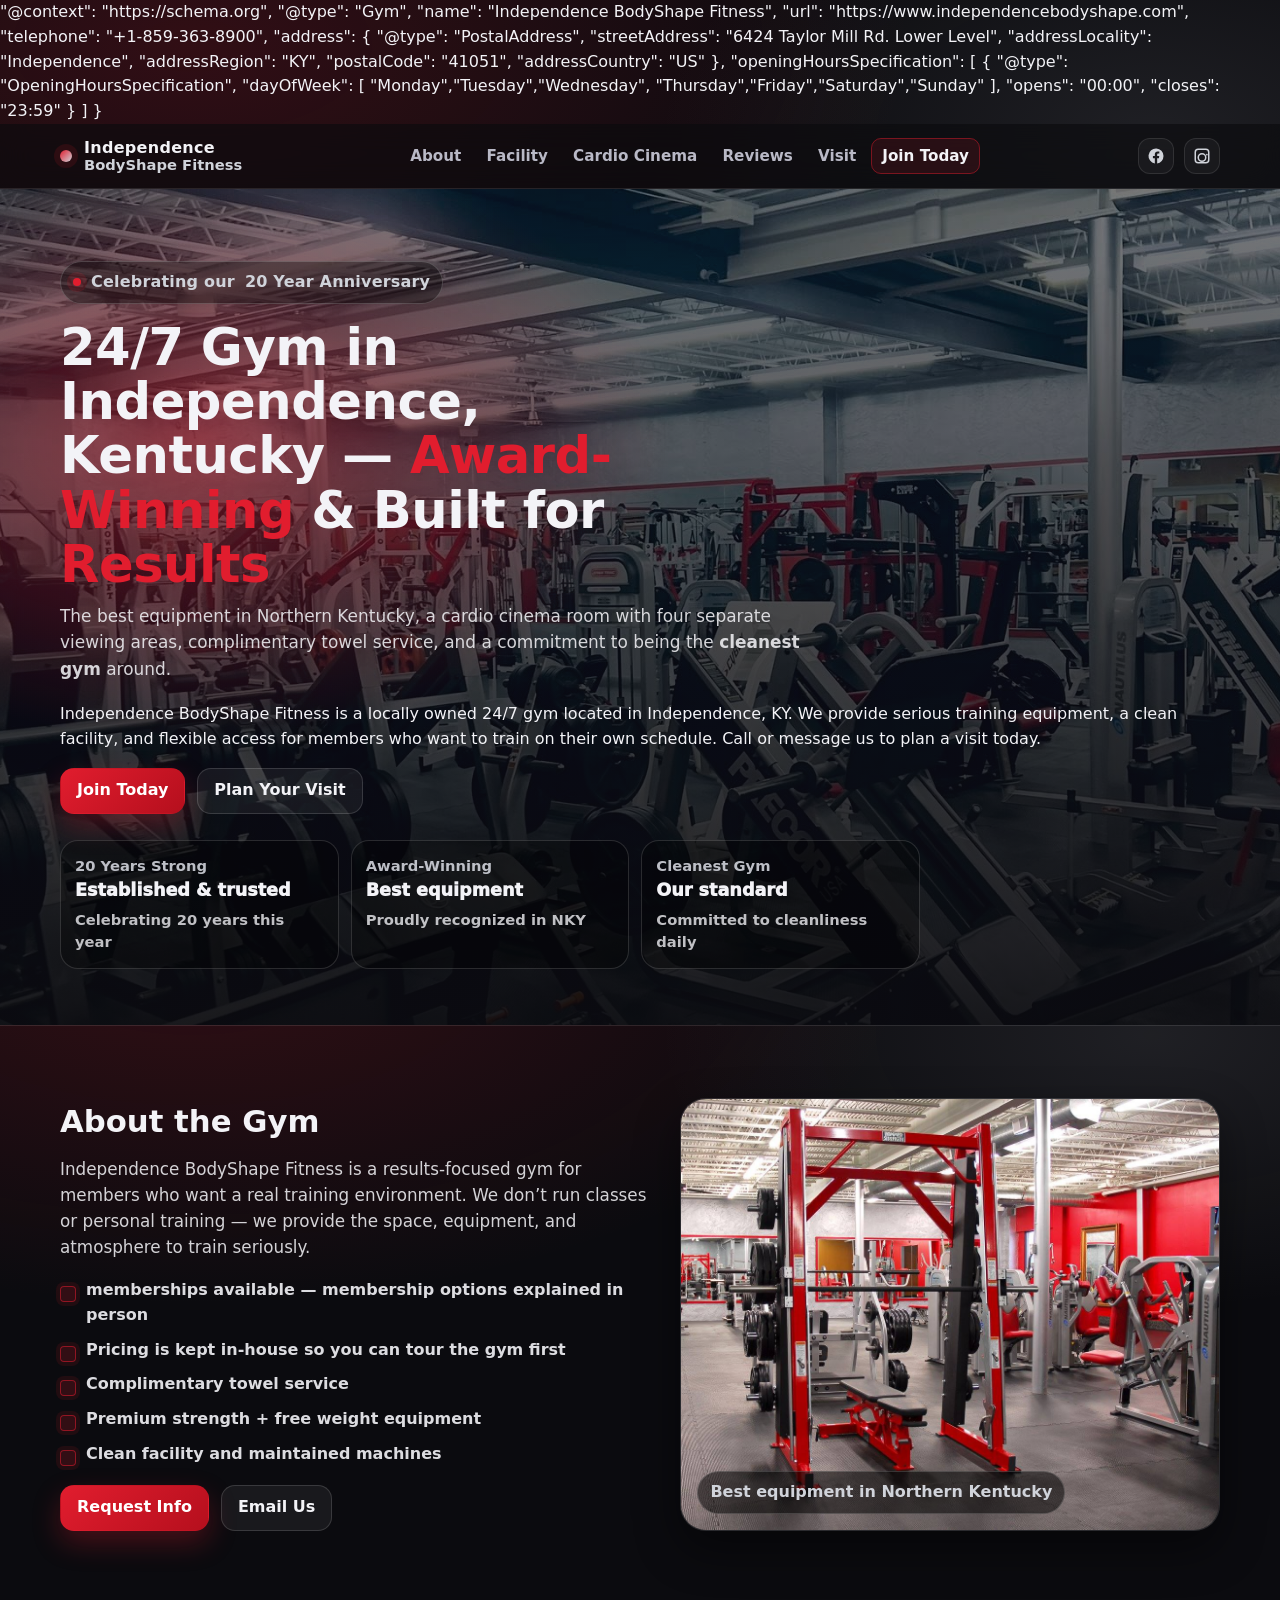
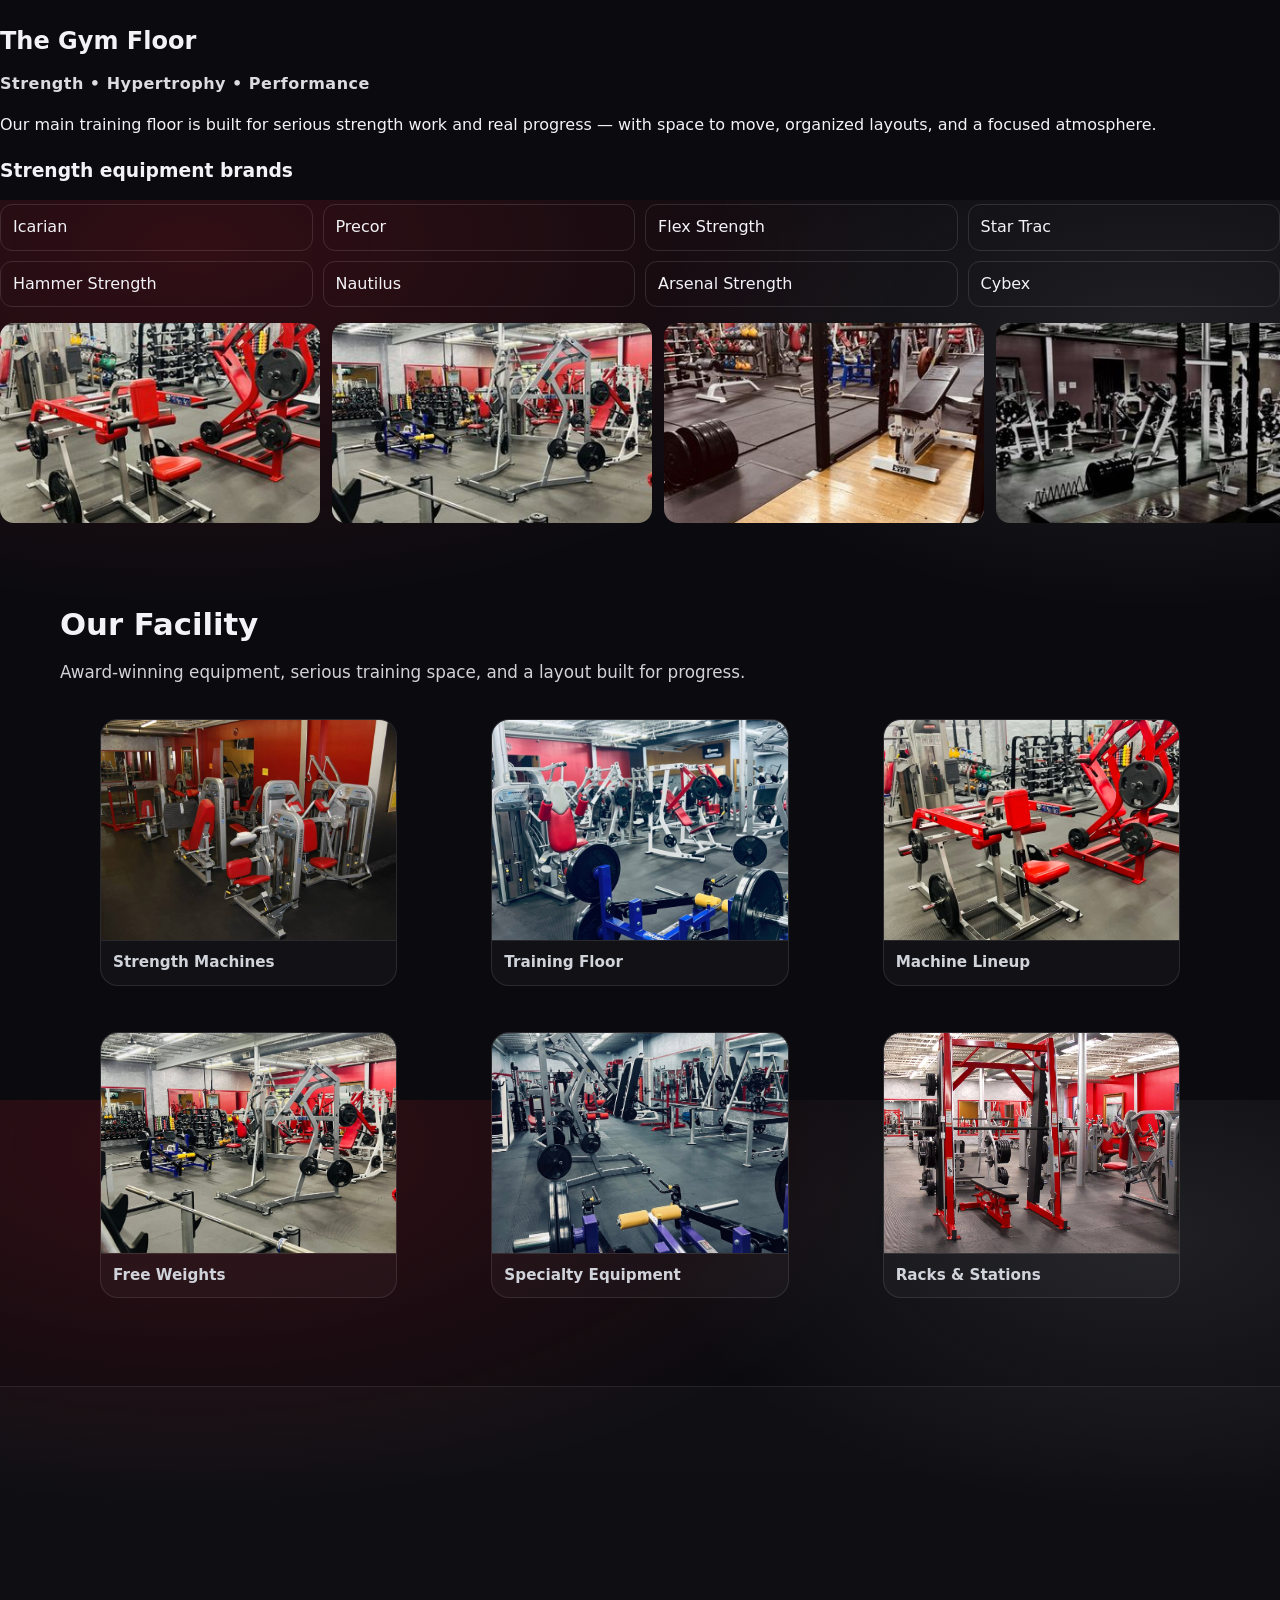
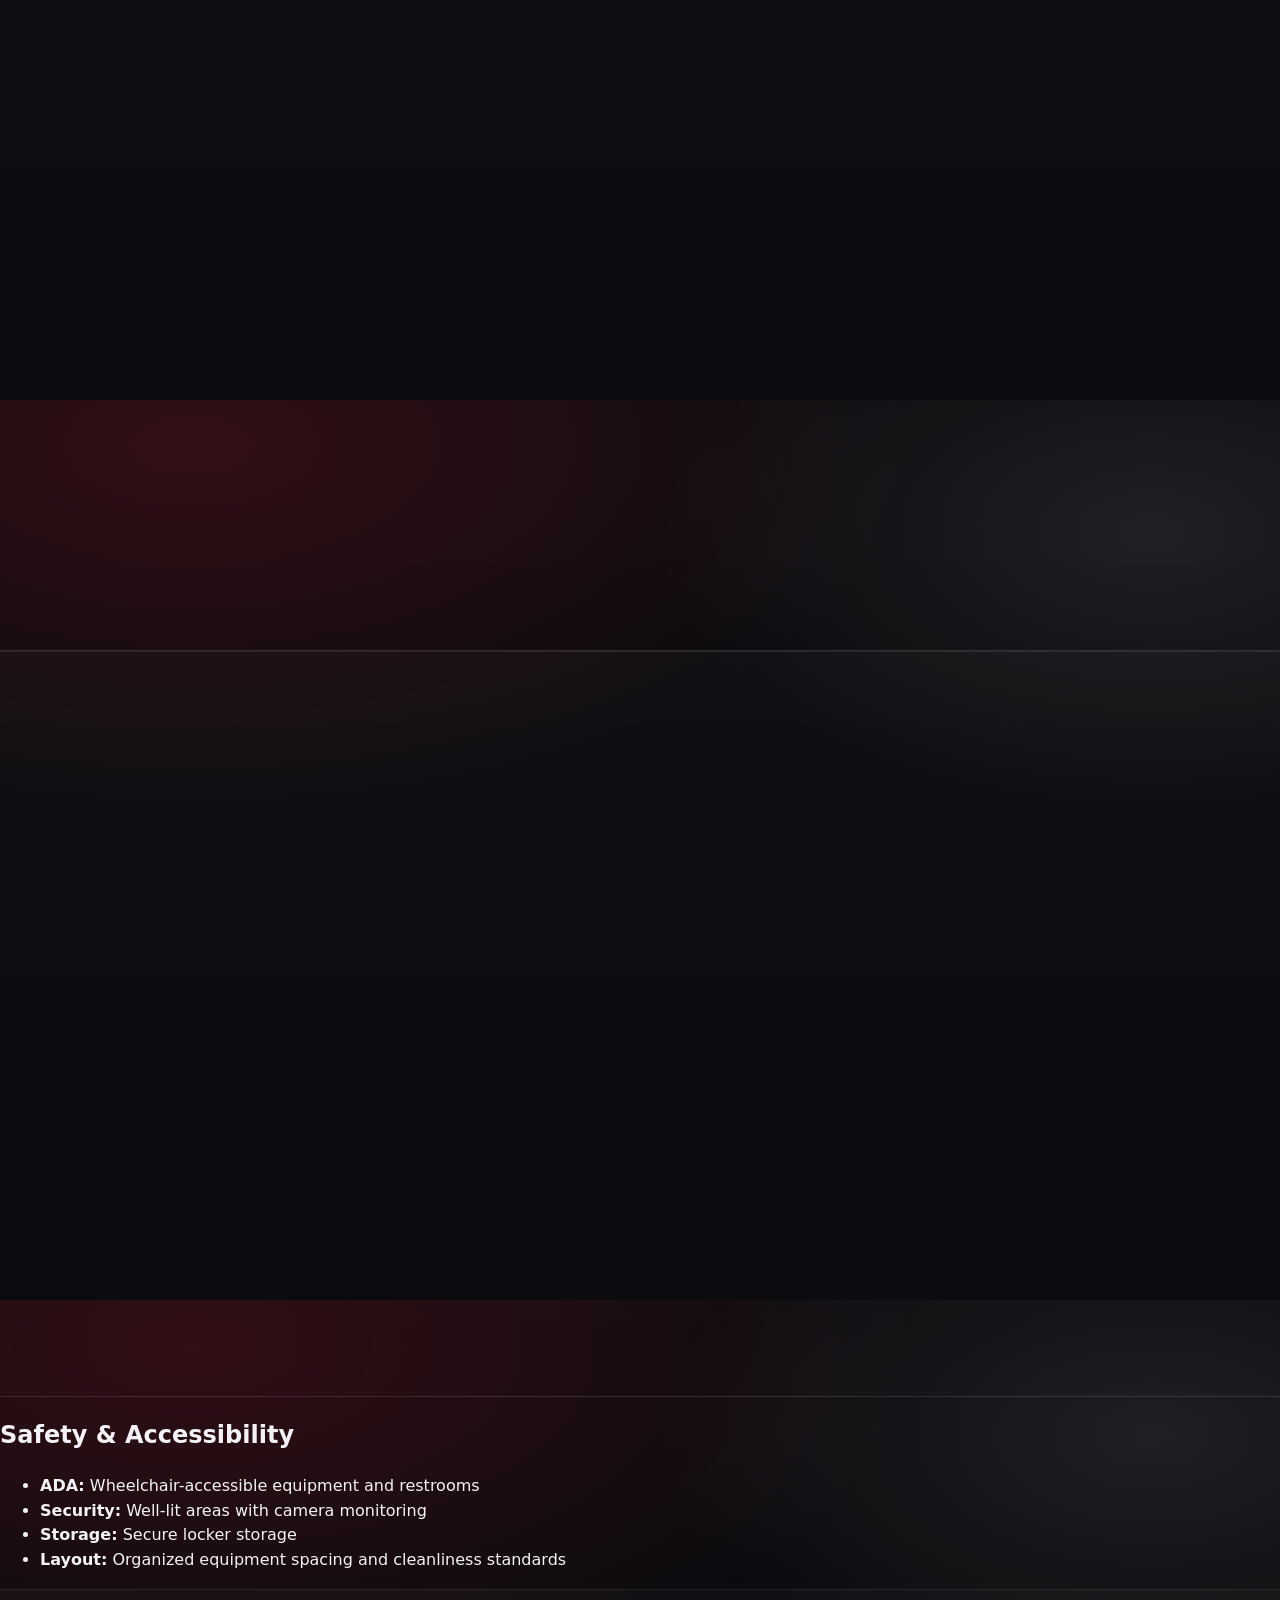
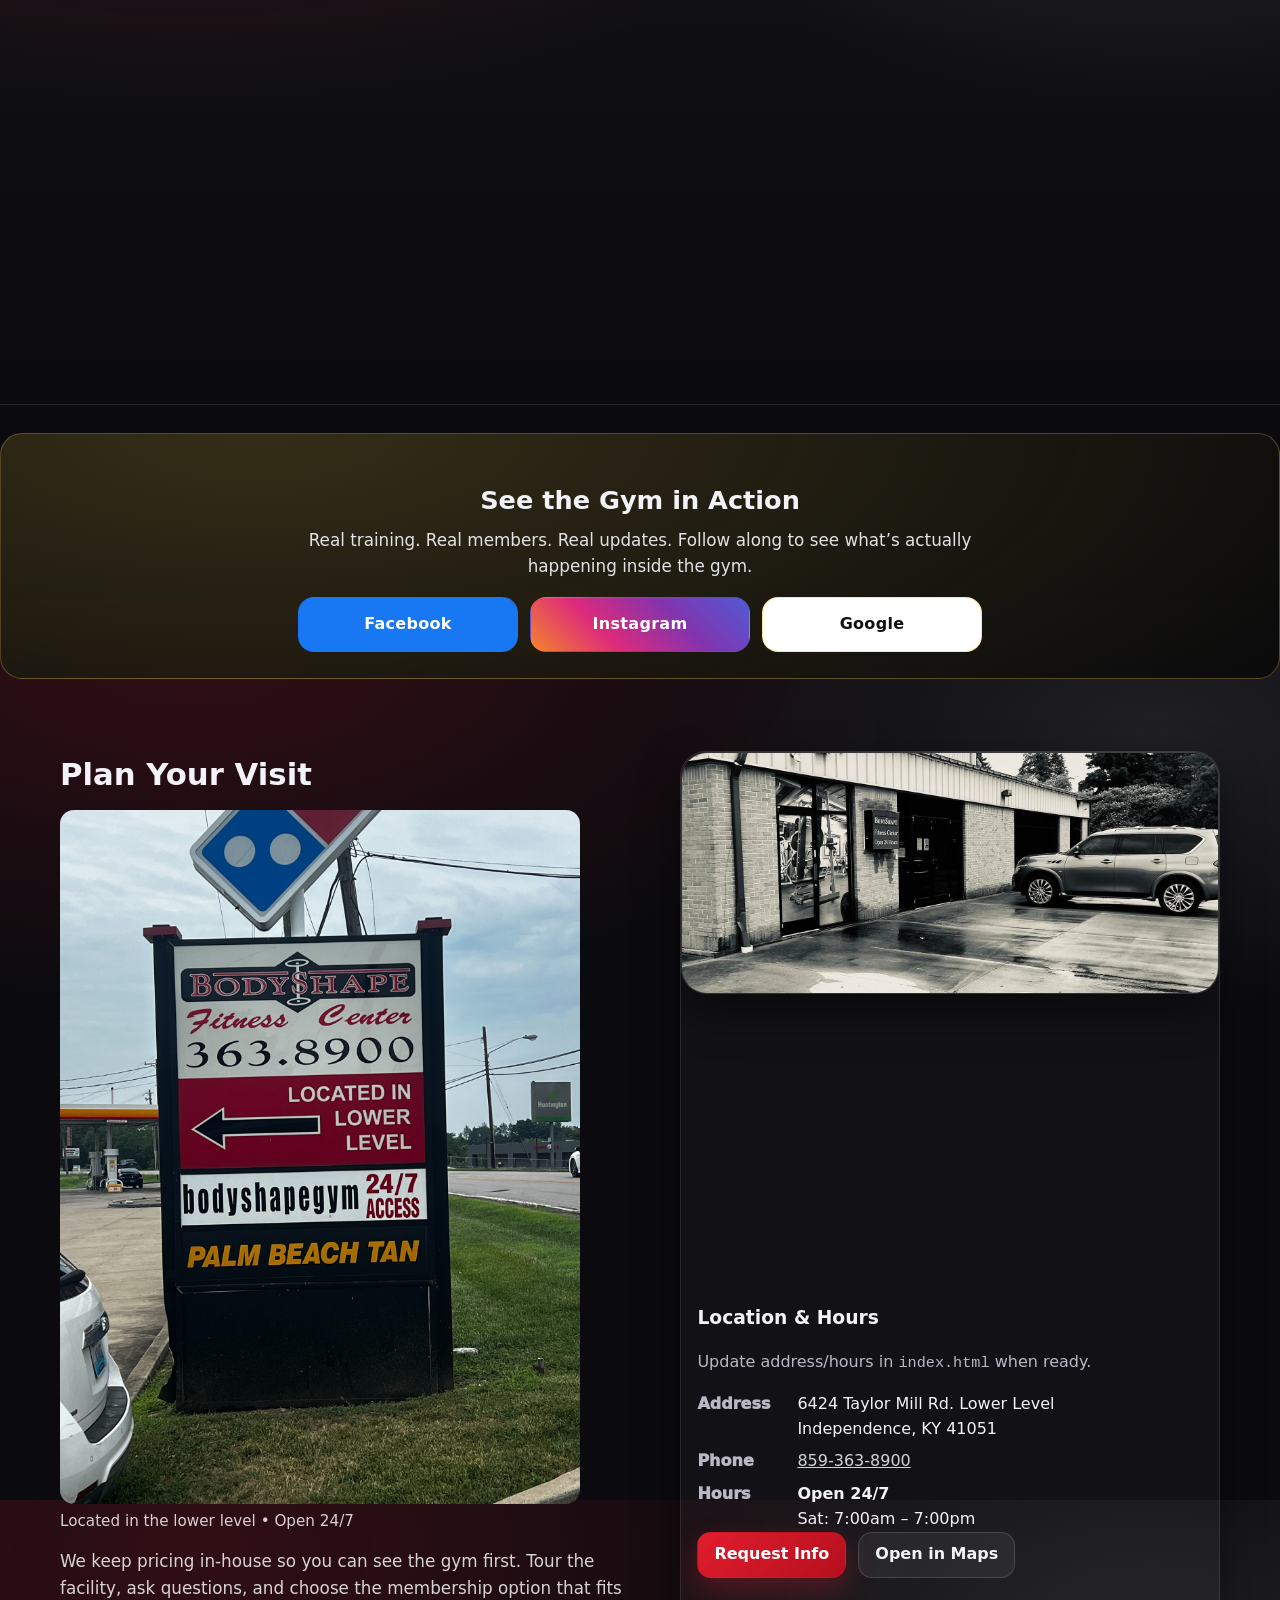
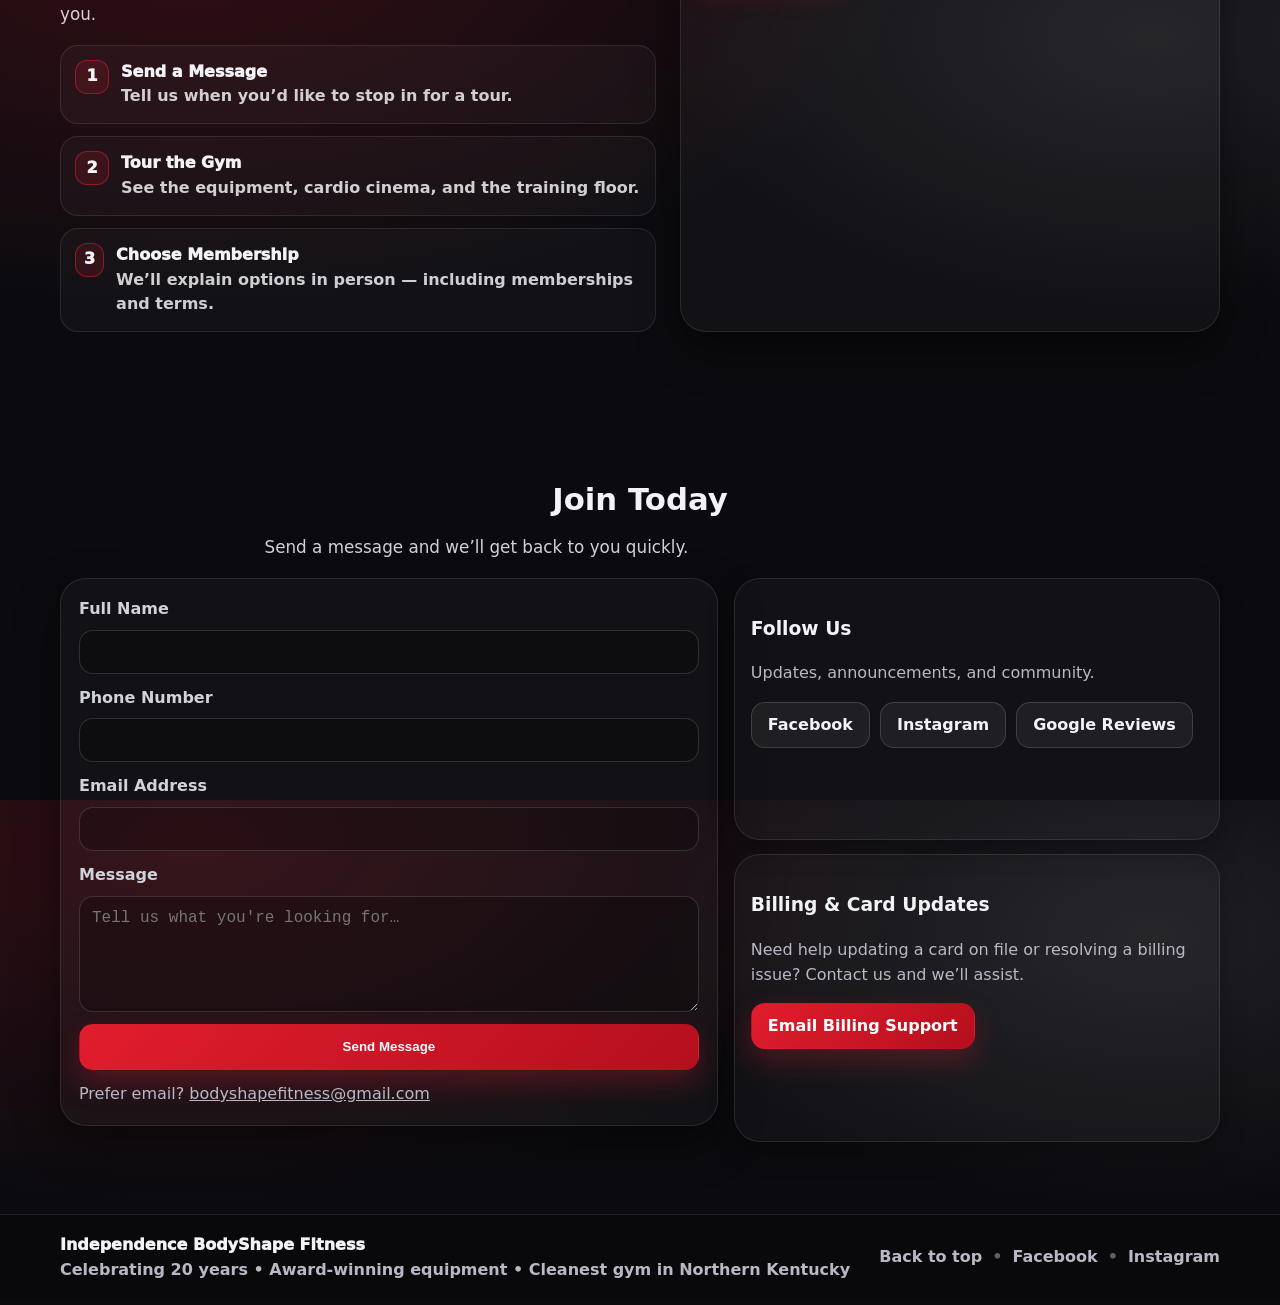
==== index.html @ 6b288e8d "Fix HTML script tag formatting" ====
<!-- force rebuild -->
<html lang="en">
<head>
  <meta charset="utf-8" />
  <meta name="viewport" content="width=device-width,initial-scale=1" />
  <title>24/7 Gym in Independence, KY | Independence BodyShape Fitness</title>
  <meta name="description" content="Looking for a 24/7 gym in Independence, KY? Independence BodyShape Fitness offers award-winning equipment, a cardio cinema, and a clean, serious training environment. Call or message us today." />
  <meta name="theme-color" content="#0b0b0f" />

  <!-- Open Graph -->
  <meta property="og:title" content="Independence BodyShape Fitness" />
  <meta property="og:description" content="Celebrating 20 years. The cleanest gym in Northern Kentucky with award-winning equipment and cardio cinema." />
  <meta property="og:type" content="website" />
  <meta property="og:image" content="assets/img/516245078_1306336264832117_2368290094586174251_n.jpg" />
<link rel="stylesheet" href="assets/css/styles_scrollfix.css?v=3?v=5" />

<script type="application/ld+json">
{
  "@context": "https://schema.org",
  "@type": "Gym",
  "name": "Independence BodyShape Fitness",
  "url": "https://www.independencebodyshape.com",
  "telephone": "+1-859-363-8900",
  "address": {
    "@type": "PostalAddress",
    "streetAddress": "6424 Taylor Mill Rd. Lower Level",
    "addressLocality": "Independence",
    "addressRegion": "KY",
    "postalCode": "41051",
    "addressCountry": "US"
  },
  "openingHoursSpecification": [
    {
      "@type": "OpeningHoursSpecification",
      "dayOfWeek": [
        "Monday","Tuesday","Wednesday",
        "Thursday","Friday","Saturday","Sunday"
      ],
      "opens": "00:00",
      "closes": "23:59"
    }
  ]
}
</script>
 

  "@context": "https://schema.org",
  "@type": "Gym",
  "name": "Independence BodyShape Fitness",
  "url": "https://www.independencebodyshape.com",
  "telephone": "+1-859-363-8900",
  "address": {
    "@type": "PostalAddress",
    "streetAddress": "6424 Taylor Mill Rd. Lower Level",
    "addressLocality": "Independence",
    "addressRegion": "KY",
    "postalCode": "41051",
    "addressCountry": "US"
  },
  "openingHoursSpecification": [
    {
      "@type": "OpeningHoursSpecification",
      "dayOfWeek": [
        "Monday","Tuesday","Wednesday",
        "Thursday","Friday","Saturday","Sunday"
      ],
      "opens": "00:00",
      "closes": "23:59"
    }
  ]
}
</script>
</head>

<body>
<div class="menu-overlay" id="menu-overlay" hidden></div>
  <a class="skip" href="#main">Skip to content</a>

  <header class="header" id="top">
    <div class="container header__inner">
      <a class="brand" href="#top" aria-label="Independence BodyShape Fitness home">
        <span class="brand__mark" aria-hidden="true"></span>
        <span class="brand__text">
          <span class="brand__name">Independence</span>
          <span class="brand__sub">BodyShape Fitness</span>
        </span>
      </a>

      <button class="menu-toggle" id="menu-toggle" aria-controls="site-nav" aria-expanded="false">
  <span class="sr-only">Menu</span>
  <span aria-hidden="true" class="menu-icon"></span>
</button>
<nav class="nav" aria-label="Primary" id="site-nav">
<button class="view-toggle" id="view-toggle" type="button" aria-pressed="false">
  View Full Site
</button>

        <a href="#about" class="nav__link">About</a>
        <a href="#facility" class="nav__link">Facility</a>
        <a href="#cinema" class="nav__link">Cardio Cinema</a>
        <a href="#testimonials" class="nav__link">Reviews</a>
        <a href="#visit" class="nav__link">Visit</a>
        <a href="#contact" class="nav__link nav__cta">Join Today</a>
      </nav>

      <div class="social">
        <a class="social__icon" href="https://www.facebook.com/independence.bodyshape/" target="_blank" rel="noopener noreferrer" aria-label="Facebook">
          <svg viewBox="0 0 24 24" aria-hidden="true"><path d="M22 12a10 10 0 1 0-11.56 9.88v-6.99H7.9V12h2.54V9.8c0-2.5 1.5-3.88 3.77-3.88 1.09 0 2.23.2 2.23.2v2.46h-1.26c-1.24 0-1.63.77-1.63 1.56V12h2.77l-.44 2.89h-2.33v6.99A10 10 0 0 0 22 12Z"/></svg>
        </a>
        <a class="social__icon" href="https://www.instagram.com/explore/locations/1031110538/independence-bodyshape/" target="_blank" rel="noopener noreferrer" aria-label="Instagram">
          <svg viewBox="0 0 24 24" aria-hidden="true"><path d="M7 2h10a5 5 0 0 1 5 5v10a5 5 0 0 1-5 5H7a5 5 0 0 1-5-5V7a5 5 0 0 1 5-5Zm10 2H7a3 3 0 0 0-3 3v10a3 3 0 0 0 3 3h10a3 3 0 0 0 3-3V7a3 3 0 0 0-3-3Zm-5 4a6 6 0 1 1 0 12 6 6 0 0 1 0-12Zm0 2a4 4 0 1 0 0 8 4 4 0 0 0 0-8Zm6.5-.9a1.1 1.1 0 1 1 0 2.2 1.1 1.1 0 0 1 0-2.2Z"/></svg>
        </a>
      </div>

      <button class="hamburger" id="hamburger" aria-label="Open menu" aria-controls="mobileMenu" aria-expanded="false">
        <span></span><span></span><span></span>
      </button>
    </div>

    <div class="mobileMenu" id="mobileMenu" hidden>
      <div class="mobileMenu__inner container">
        <a href="#about" class="mobileMenu__link">About</a>
        <a href="#facility" class="mobileMenu__link">Facility</a>
        <a href="#cinema" class="mobileMenu__link">Cardio Cinema</a>
        <a href="#testimonials" class="mobileMenu__link">Reviews</a>
        <a href="#visit" class="mobileMenu__link">Visit</a>
        <a href="#contact" class="mobileMenu__link mobileMenu__cta">Join Today</a>
        <div class="mobileMenu__social">
          <a href="https://www.facebook.com/independence.bodyshape/" target="_blank" rel="noopener noreferrer">Facebook</a>
          <a href="https://www.instagram.com/explore/locations/1031110538/independence-bodyshape/" target="_blank" rel="noopener noreferrer">Instagram</a>
        </div>
      </div>
    </div>
  </header>

  <main id="main">
    <section class="hero" aria-label="Hero">
      <div class="hero__bg" style="background-image:url('assets/img/516245078_1306336264832117_2368290094586174251_n.jpg')"></div>
      <div class="hero__overlay"></div>
      <div class="container hero__content">
        <div class="badge"><span class="badge__dot" aria-hidden="true"></span>Celebrating our <strong>20 Year Anniversary</strong></div>
          <h1 class="hero__title">
  24/7 Gym in Independence, Kentucky — <span class="accent">Award-Winning</span> & Built for <span class="accent">Results</span>
</h1>
        <p class="hero__subtitle">
          The best equipment in Northern Kentucky, a cardio cinema room with four separate viewing areas,
          complimentary towel service, and a commitment to being the <strong>cleanest gym</strong> around.
        </p>
        <p class="hero__local">
  Independence BodyShape Fitness is a locally owned 24/7 gym located in Independence, KY.
  We provide serious training equipment, a clean facility, and flexible access for members
  who want to train on their own schedule. Call or message us to plan a visit today.
</p>
        <div class="hero__actions">
          <a class="btn btn--primary" href="#contact">Join Today</a>
          <a class="btn btn--ghost" href="#visit">Plan Your Visit</a>
        </div>

        <div class="hero__trust">
          <div class="trustCard">
            <div class="trustCard__kicker">20 Years Strong</div>
            <div class="trustCard__value">Established & trusted</div>
            <div class="trustCard__sub">Celebrating 20 years this year</div>
          </div>
          <div class="trustCard">
            <div class="trustCard__kicker">Award-Winning</div>
            <div class="trustCard__value">Best equipment</div>
            <div class="trustCard__sub">Proudly recognized in NKY</div>
          </div>
          <div class="trustCard">
            <div class="trustCard__kicker">Cleanest Gym</div>
            <div class="trustCard__value">Our standard</div>
            <div class="trustCard__sub">Committed to cleanliness daily</div>
          </div>
        </div>
      </div>
    </section>

    <section class="section" id="about">
      <div class="container grid grid--2">
        <div class="reveal">
          <h2 class="section__title">About the Gym</h2>
          <p class="section__lead">
            Independence BodyShape Fitness is a results-focused gym for members who want a real training environment.
            We don’t run classes or personal training — we provide the space, equipment, and atmosphere to train seriously.
          </p>
          <ul class="checklist" id="nav-links">
            <li><strong>memberships available</strong> — membership options explained in person</li>
            <li>Pricing is kept in-house so you can <strong>tour the gym first</strong></li>
            <li><strong>Complimentary towel service</strong></li>
            <li>Premium strength + free weight equipment</li>
            <li>Clean facility and maintained machines</li>
          </ul>
          <div class="miniActions">
            <a class="btn btn--primary" href="#contact">Request Info</a>
            <a class="btn btn--ghost" href="mailto:bodyshapefitness@gmail.com?subject=Tour%20Request%20-%20Independence%20BodyShape%20Fitness">Email Us</a>
          </div>
        </div>

        <div class="cardPhoto reveal">
          <img src="assets/img/507567870_9710610115704887_1123059737665334370_n.jpg" alt="BodyShape gym equipment" loading="lazy" />
          <div class="cardPhoto__tag">Best equipment in Northern Kentucky</div>
        </div>
      </div>
    </section>

    

<section id="gym-floor">
  <h2>The Gym Floor</h2>
  <p class="tagline">Strength • Hypertrophy • Performance</p>
  <p>
    Our main training floor is built for serious strength work and real progress — with space to move,
    organized layouts, and a focused atmosphere.
  </p>
  <h3>Strength equipment brands</h3>
  <div class="brand-grid" aria-label="Strength equipment brands">
    <div>Icarian</div><div>Precor</div><div>Flex Strength</div><div>Star Trac</div>
    <div>Hammer Strength</div><div>Nautilus</div><div>Arsenal Strength</div><div>Cybex</div>
  </div>
  <div class="hscroll gym-hscroll" aria-label="Gym Floor photos (scroll)" style="display:flex;gap:12px;overflow-x:auto;-webkit-overflow-scrolling:touch;scroll-snap-type:x mandatory;padding:10px 2px 6px;">

    <div class="slide" style="flex:0 0 auto;width:min(320px,82vw);scroll-snap-align:start;border-radius:14px;overflow:hidden;"><img src="assets/img/gym-floor/gym-floor-1.jpg" alt="Gym Floor photo" loading="lazy" style="width:100%;height:200px;object-fit:cover;display:block;"></div>
    <div class="slide" style="flex:0 0 auto;width:min(320px,82vw);scroll-snap-align:start;border-radius:14px;overflow:hidden;"><img src="assets/img/gym-floor/gym-floor-2.jpg" alt="Gym Floor photo" loading="lazy" style="width:100%;height:200px;object-fit:cover;display:block;"></div>
    <div class="slide" style="flex:0 0 auto;width:min(320px,82vw);scroll-snap-align:start;border-radius:14px;overflow:hidden;"><img src="assets/img/gym-floor/gym-floor-3.jpg" alt="Gym Floor photo" loading="lazy" style="width:100%;height:200px;object-fit:cover;display:block;"></div>
    <div class="slide" style="flex:0 0 auto;width:min(320px,82vw);scroll-snap-align:start;border-radius:14px;overflow:hidden;"><img src="assets/img/gym-floor/gym-floor-4.jpg" alt="Gym Floor photo" loading="lazy" style="width:100%;height:200px;object-fit:cover;display:block;"></div>
    <div class="slide" style="flex:0 0 auto;width:min(320px,82vw);scroll-snap-align:start;border-radius:14px;overflow:hidden;"><img src="assets/img/gym-floor/gym-floor-5.jpg" alt="Gym Floor photo" loading="lazy" style="width:100%;height:200px;object-fit:cover;display:block;"></div>
    <div class="slide" style="flex:0 0 auto;width:min(320px,82vw);scroll-snap-align:start;border-radius:14px;overflow:hidden;"><img src="assets/img/gym-floor/gym-floor-6.jpg" alt="Gym Floor photo" loading="lazy" style="width:100%;height:200px;object-fit:cover;display:block;"></div>
    <div class="slide" style="flex:0 0 auto;width:min(320px,82vw);scroll-snap-align:start;border-radius:14px;overflow:hidden;"><img src="assets/img/gym-floor/gym-floor-7.jpg" alt="Gym Floor photo" loading="lazy" style="width:100%;height:200px;object-fit:cover;display:block;"></div>
    <div class="slide" style="flex:0 0 auto;width:min(320px,82vw);scroll-snap-align:start;border-radius:14px;overflow:hidden;"><img src="assets/img/gym-floor/gym-floor-8.jpg" alt="Gym Floor photo" loading="lazy" style="width:100%;height:200px;object-fit:cover;display:block;"></div>
    <div class="slide" style="flex:0 0 auto;width:min(320px,82vw);scroll-snap-align:start;border-radius:14px;overflow:hidden;"><img src="assets/img/gym-floor/gym-floor-9.jpg" alt="Gym Floor photo" loading="lazy" style="width:100%;height:200px;object-fit:cover;display:block;"></div>
  
</div>
</section>

<section class="section" id="facility">
      <div class="container">
        <div class="reveal">
          <h2 class="section__title">Our Facility</h2>
          <p class="section__lead">Award-winning equipment, serious training space, and a layout built for progress.</p>
        </div>

        <div class="gallery">
          <figure class="gallery__item reveal">
            <img src="assets/img/506435143_9710610015704897_4349471249003770773_n.jpg" alt="Strength machines area" loading="lazy" />
            <figcaption>Strength Machines</figcaption>
          </figure>
          <figure class="gallery__item reveal">
            <img src="assets/img/516865380_1306336354832108_3912420931968401456_n.jpg" alt="Wide gym floor" loading="lazy" />
            <figcaption>Training Floor</figcaption>
          </figure>
          <figure class="gallery__item reveal">
            <img src="assets/img/517350501_1306326844833059_8430062791013502105_n.jpg" alt="Red equipment and machines" loading="lazy" />
            <figcaption>Machine Lineup</figcaption>
          </figure>
          <figure class="gallery__item reveal">
            <img src="assets/img/517940772_1306336431498767_8407149108597182872_n.jpg" alt="Free weights and benches" loading="lazy" />
            <figcaption>Free Weights</figcaption>
          </figure>
          <figure class="gallery__item reveal">
            <img src="assets/img/518270242_1306336364832107_8264580889139094172_n.jpg" alt="Specialty equipment" loading="lazy" />
            <figcaption>Specialty Equipment</figcaption>
          </figure>
          <figure class="gallery__item reveal">
            <img src="assets/img/507567870_9710610115704887_1123059737665334370_n.jpg" alt="Racks and platforms" loading="lazy" />
            <figcaption>Racks & Stations</figcaption>
          </figure>
        </div>
      </div>
    </section>

    <section class="section section--alt" id="cinema">
      <div class="container grid grid--2">
        <div class="reveal">
          <h2 class="section__title">Cardio Cinema</h2>
          <p class="section__lead">
            A cardio cinema room with <strong>four separate viewing areas</strong> — built for focus and comfort while you put in the work.
          </p>
          <ul class="checklist">
            <li>Four separate viewing areas</li>
            <li>Comfortable, dedicated cardio space</li>
            <li>Cleanliness maintained daily</li>
          </ul>
          <div class="miniActions">
            <a class="btn btn--primary" href="#visit">See It In Person</a>
            <a class="btn btn--ghost" href="#contact">Ask a Question</a>
          </div>
        
    <div class="cardio-scroller">
      <div class="cardio-track">
        <div class="cardio-item"><img src="assets/img/gym-floor/gym-floor-1.jpg"></div>
        <div class="cardio-item"><img src="assets/img/gym-floor/gym-floor-2.jpg"></div>
        <div class="cardio-item"><img src="assets/img/gym-floor/gym-floor-3.jpg"></div>
      </div>
    </div>
    </div>
        <div class="cardPhoto reveal">
          <img src="assets/img/517620380_1306336444832099_8194069313658765999_n.jpg" alt="Cardio cinema room" loading="lazy" />
          <div class="cardPhoto__tag">4 viewing areas</div>
        </div>
      </div>
    </section>

    <section class="section section--alt" id="testimonials">
      <div class="container">
        <div class="reveal">
          <h2 class="section__title">What Members Say</h2>

      <div class="reviews-grid">
        <article class="review-card">
          <div class="review-top">
            <img class="review-avatar" src="assets/img/reviewers/sumner_h.svg" alt="Sumner Hobart" loading="lazy" />
            <div class="review-meta">
              <p class="review-name">Sumner Hobart</p>
              <p class="review-stars">★★★★★</p>
            </div>
          </div>
          <p class="review-text">Had no idea this place existed! Gym is clean, spacious, and never too busy. Great local spot.</p>
        </article>

        <article class="review-card">
          <div class="review-top">
            <img class="review-avatar" src="assets/img/reviewers/stefanie.svg" alt="Stefanie" loading="lazy" />
            <div class="review-meta">
              <p class="review-name">Stefanie</p>
              <p class="review-stars">★★★★★</p>
            </div>
          </div>
          <p class="review-text">This 24/7 gym has everything you need for a great workout. Clean, welcoming, and locally owned.</p>
        </article>

        <article class="review-card">
          <div class="review-top">
            <img class="review-avatar" src="assets/img/reviewers/brian_w.svg" alt="Brian Wigger" loading="lazy" />
            <div class="review-meta">
              <p class="review-name">Brian Wigger</p>
              <p class="review-stars">★★★★★</p>
            </div>
          </div>
          <p class="review-text">Truly amazing gym. Comfortable, clean environment and the best gym in the area.</p>
        </article>

        <article class="review-card">
          <div class="review-top">
            <img class="review-avatar" src="assets/img/reviewers/per_l.svg" alt="Per Linderoth" loading="lazy" />
            <div class="review-meta">
              <p class="review-name">Per Linderoth</p>
              <p class="review-stars">★★★★★</p>
            </div>
          </div>
          <p class="review-text">Joined after moving from the UK — this gym is head and shoulders above others. Excellent equipment and knowledge.</p>
        </article>

        <article class="review-card">
          <div class="review-top">
            <img class="review-avatar" src="assets/img/reviewers/jim_c.svg" alt="Jim Cross" loading="lazy" />
            <div class="review-meta">
              <p class="review-name">Jim Cross</p>
              <p class="review-stars">★★★★★</p>
            </div>
          </div>
          <p class="review-text">Well maintained, very clean, and by far the best gym in the area.</p>
        </article>

        <article class="review-card">
          <div class="review-top">
            <img class="review-avatar" src="assets/img/reviewers/deitrik_f.svg" alt="Deitrik Farmer" loading="lazy" />
            <div class="review-meta">
              <p class="review-name">Deitrik Farmer</p>
              <p class="review-stars">★★★★★</p>
            </div>
          </div>
          <p class="review-text">Very clean 24/7 gym with unique equipment. Been a member for years with no issues.</p>
        </article>
      </div>

</section>

    <section id="safety">
  <h2>Safety & Accessibility</h2>
  <ul class="bullet">
    <li><strong>ADA:</strong> Wheelchair-accessible equipment and restrooms</li>
    <li><strong>Security:</strong> Well-lit areas with camera monitoring</li>
    <li><strong>Storage:</strong> Secure locker storage</li>
    <li><strong>Layout:</strong> Organized equipment spacing and cleanliness standards</li>
  </ul>
</section>

<section class="section section--alt" id="manager">
      <div class="container grid grid--2">
        <div class="profile reveal">
          <img class="manager-photo" class="profile__img" src="assets/img/manager.jpg" alt="Meet the Manager — Allen D" loading="lazy" />
        </div>
        <div class="reveal">
          <h2 class="section__title">Meet the Manager</h2>
          <p class="section__lead"><strong>Allen D</strong></p>
          
          <p>
            A clean, professional, results-driven gym with award‑winning equipment and a serious training atmosphere.
            Stop in for a tour and we’ll walk you through membership options and memberships in person.
          </p>
          <div class="miniActions">
            <a class="btn btn--primary" href="#visit">Plan Your Visit</a>
          </div>
        </div>
      </div>
    </section>



<section id="social-highlight" class="social-highlight">
  <h2>See the Gym in Action</h2>
  <p class="social-sub">
    Real training. Real members. Real updates. Follow along to see what’s actually happening inside the gym.
  </p>

  <div class="social-buttons">
    <a class="social-btn fb" href="https://www.facebook.com/share/14TqdoHgC3G/?mibextid=wwXIfr" target="_blank" rel="noopener">Facebook</a>
    <a class="social-btn ig" href="https://www.instagram.com/bodyshape_independence/" target="_blank" rel="noopener">Instagram</a>
    <a class="social-btn google" href="https://maps.app.goo.gl/LdhPPBMTgHc7HeTw6" target="_blank" rel="noopener">Google</a>
  </div>
</section>

<section class="section" id="visit">
      <div class="container grid grid--2">
        <div class="reveal">
          <h2 class="section__title">Plan Your Visit</h2>
<div class="signage">
      <img src="assets/img/signage.jpg" alt="Body Shape Fitness Center signage" loading="lazy">
      <p class="caption">Located in the lower level • Open 24/7</p>
    </div>
          <p class="section__lead">
            We keep pricing in-house so you can see the gym first. Tour the facility, ask questions, and choose the membership option that fits you.
          </p>

          <div class="steps">
            <div class="step reveal">
              <div class="step__num">1</div>
              <div class="step__body">
                <div class="step__title">Send a Message</div>
                <div class="step__text">Tell us when you’d like to stop in for a tour.</div>
              </div>
            </div>
            <div class="step reveal">
              <div class="step__num">2</div>
              <div class="step__body">
                <div class="step__title">Tour the Gym</div>
                <div class="step__text">See the equipment, cardio cinema, and the training floor.</div>
              </div>
            </div>
            <div class="step reveal">
              <div class="step__num">3</div>
              <div class="step__body">
                <div class="step__title">Choose Membership</div>
                <div class="step__text">We’ll explain options in person — including memberships and terms.</div>
              </div>
            </div>
          </div>
        </div>

        <div class="mapCard reveal" aria-label="Map and hours">
          <div class="visitPhoto">
            <img src="assets/img/516502719_1306343131498097_2361034153104414808_n.jpg" alt="Exterior of Independence BodyShape Fitness" loading="lazy" />
          </div>
          <div class="mapCard__map">
            <iframe
              title="Map to Independence BodyShape Fitness"
              loading="lazy"
              referrerpolicy="no-referrer-when-downgrade"
              src="https://www.google.com/maps?q=Independence%20BodyShape%20Fitness&output=embed"></iframe>
          </div>
          <div class="mapCard__info">
            <h3 class="mapCard__title">Location & Hours</h3>
            <p class="muted">Update address/hours in <code>index.html</code> when ready.</p>
            <div class="kv">
              <div class="kv__k">Address</div>
              <div class="kv__v">6424 Taylor Mill Rd. Lower Level<br>Independence, KY 41051</div>
              <div class="kv__k">Phone</div>
              <div class="kv__v"><a href="tel:+1-859-363-8900">859-363-8900</a></div>
              <div class="kv__k">Hours</div>
              <div class="kv__v">
                <strong>Open 24/7</strong><br/>
                Sat: 7:00am – 7:00pm<br/>
                </div>
            </div>
            <div class="miniActions">
              <a class="btn btn--primary" href="#contact">Request Info</a>
              <a class="btn btn--ghost" href="https://maps.app.goo.gl/LdhPPBMTgHc7HeTw6" target="_blank" rel="noopener noreferrer">Open in Maps</a>
            </div>
          </div>
        </div>
      </div>
    </section>

    <section class="section" id="contact">
      <div class="container">
        <div class="reveal center">
          <h2 class="section__title">Join Today</h2>
          <p class="section__lead">Send a message and we’ll get back to you quickly.</p>
        </div>

        <div class="contactGrid">
          <form class="form reveal"
            action="https://formsubmit.co/bodyshapefitness@gmail.com"
            method="POST">
            <input type="hidden" name="_subject" value="New Lead - Independence BodyShape Fitness" />
            <input type="hidden" name="_template" value="table" />
            <input type="hidden" name="_captcha" value="false" />

            <label>
              Full Name
              <input name="name" type="text" autocomplete="name" required />
            </label>

            <label>
              Phone Number
              <input name="phone" type="tel" autocomplete="tel" required />
            </label>

            <label>
              Email Address
              <input name="email" type="email" autocomplete="email" required />
            </label>

            <label>
              Message
              <textarea name="message" rows="5" placeholder="Tell us what you're looking for…" required></textarea>
            </label>

            <button class="btn btn--primary btn--full" type="submit">Send Message</button>

            <p class="form__note muted">
              Prefer email? <a href="mailto:bodyshapefitness@gmail.com?subject=Join%20Today%20-%20Independence%20BodyShape%20Fitness">bodyshapefitness@gmail.com</a>
            </p>
          </form>

          <div class="contactAside reveal">
            <div class="contactAside__card">
              <h3>Follow Us</h3>
              <p class="muted">Updates, announcements, and community.</p>
              <div class="contactAside__links">
                <a class="btn btn--ghost" href="https://www.facebook.com/independence.bodyshape/" target="_blank" rel="noopener noreferrer">Facebook</a>
                <a class="btn btn--ghost" href="https://www.instagram.com/explore/locations/1031110538/independence-bodyshape/" target="_blank" rel="noopener noreferrer">Instagram</a>
                <a class="btn btn--ghost" href="https://share.google/dgx5ghuTjqkJeHomg" target="_blank" rel="noopener noreferrer">Google Reviews</a>
              </div>
            </div>

            <div class="contactAside__card">
              <h3>Billing & Card Updates</h3>
              <p class="muted">Need help updating a card on file or resolving a billing issue? Contact us and we’ll assist.</p>
              <a class="btn btn--primary" href="mailto:bodyshapefitness@gmail.com?subject=Billing%20Help%20-%20Card%20Update">Email Billing Support</a>
            </div>
          </div>
        </div>

      </div>
    </section>
  </main>

  <footer class="footer">
    <div class="container footer__inner">
      <div class="footer__left">
        <div class="footer__brand">Independence BodyShape Fitness</div>
        <div class="footer__muted">Celebrating 20 years • Award-winning equipment • Cleanest gym in Northern Kentucky</div>
      </div>
      <div class="footer__right">
        <a href="#top">Back to top</a>
        <span class="footer__dot">•</span>
        <a href="https://www.facebook.com/independence.bodyshape/" target="_blank" rel="noopener noreferrer">Facebook</a>
        <span class="footer__dot">•</span>
        <a href="https://www.instagram.com/explore/locations/1031110538/independence-bodyshape/" target="_blank" rel="noopener noreferrer">Instagram</a>
      </div>
    </div>
  </footer>

  <script src="assets/js/main.js" defer></script>

<!-- IBS_VERSION: scrollfix_v3 -->
<script>
(function () {
  const toggle = document.getElementById('menu-toggle');
  const nav = document.getElementById('site-nav');
  const overlay = document.getElementById('menu-overlay');
  if (!toggle || !nav || !overlay) return;

  const closeMenu = () => {
    nav.classList.remove('is-open');
    overlay.hidden = true;
    toggle.setAttribute('aria-expanded', 'false');
    document.documentElement.classList.remove('menu-open');
  };

  const openMenu = () => {
    nav.classList.add('is-open');
    overlay.hidden = false;
    toggle.setAttribute('aria-expanded', 'true');
    document.documentElement.classList.add('menu-open');
  };

  toggle.addEventListener('click', () => {
    const expanded = toggle.getAttribute('aria-expanded') === 'true';
    expanded ? closeMenu() : openMenu();
  });

  overlay.addEventListener('click', closeMenu);

  // Close after tapping a link
  nav.addEventListener('click', (e) => {
    const target = e.target;
    if (target && target.tagName === 'A') closeMenu();
  });

  // Escape key closes
  document.addEventListener('keydown', (e) => {
    if (e.key === 'Escape') closeMenu();
  });
})();
</script>
<script>
(function () {
  const KEY = 'ibs_view_mode';
  const root = document.documentElement;
  const btn = document.getElementById('view-toggle');
  if (!btn) return;

  function apply(mode) {
    const full = mode === 'full';
    root.classList.toggle('force-desktop', full);
    btn.setAttribute('aria-pressed', full ? 'true' : 'false');
    btn.textContent = full ? 'View Mobile Site' : 'View Full Site';
  }

  // init
  const saved = localStorage.getItem(KEY) || 'mobile';
  apply(saved);

  btn.addEventListener('click', () => {
    const nowFull = root.classList.contains('force-desktop');
    const next = nowFull ? 'mobile' : 'full';
    localStorage.setItem(KEY, next);
    apply(next);
  });
})();
</script>

<!-- IBS_VERSION: FINAL_PUBLISH -->
</body>
</html>
---- assets/css/styles_scrollfix.css ----
:root{
  --bg:#0b0b0f;
  --bg2:#101018;
  --card:#141420;
  --text:#f3f3f7;
  --muted:#b9b9c6;
  --line:rgba(255,255,255,.10);
  --silver:#d0d3da;
  --red:#e11d2e;
  --red2:#b50f1d;
  --shadow: 0 18px 45px rgba(0,0,0,.45);
  --radius: 18px;
  --radius2: 26px;
  --max: 1160px;
}
*{box-sizing:border-box}
html,body{height:100%}
body{
  margin:0;
  background: radial-gradient(1200px 600px at 15% 5%, rgba(225,29,46,.18), transparent 60%),
              radial-gradient(900px 500px at 90% 15%, rgba(208,211,218,.10), transparent 55%),
              var(--bg);
  color:var(--text);
  font-family: ui-sans-serif, system-ui, -apple-system, Segoe UI, Roboto, Helvetica, Arial, "Apple Color Emoji","Segoe UI Emoji";
  line-height:1.55;
}
a{color:inherit}
img{max-width:100%; display:block}
.container{width:min(var(--max), calc(100% - 40px)); margin:0 auto}
.center{text-align:center}
.muted{color:var(--muted)}
code{font-family: ui-monospace, SFMono-Regular, Menlo, Monaco, Consolas, "Liberation Mono", "Courier New", monospace; font-size: .95em}

.skip{position:absolute; left:-999px; top:auto; width:1px; height:1px; overflow:hidden;}
.skip:focus{left:12px; top:12px; width:auto; height:auto; padding:10px 12px; background:var(--card); border:1px solid var(--line); border-radius:10px; z-index:9999}

.header{
  position:sticky; top:0; z-index:50;
  backdrop-filter: blur(14px);
  background: rgba(11,11,15,.65);
  border-bottom:1px solid var(--line);
}
.header__inner{display:flex; align-items:center; gap:16px; justify-content:space-between; padding:14px 0;}
.brand{display:flex; align-items:center; gap:12px; text-decoration:none}
.brand__mark{width:12px; height:12px; border-radius:999px; background: linear-gradient(135deg, var(--red), var(--silver)); box-shadow: 0 0 0 6px rgba(225,29,46,.12);}
.brand__text{display:flex; flex-direction:column; line-height:1.05}
.brand__name{font-weight:800; letter-spacing:.3px}
.brand__sub{font-weight:600; color:var(--silver); font-size:.92rem}

.nav{display:flex; gap:18px; align-items:center}
.nav__link{text-decoration:none; color:var(--muted); font-weight:700; font-size:.95rem; padding:8px 10px; border-radius:10px;}
.nav__link:hover{color:var(--text); background:rgba(255,255,255,.06)}
.nav__cta{color:var(--text); border:1px solid rgba(225,29,46,.45); background: rgba(225,29,46,.12);}
.nav__cta:hover{background: rgba(225,29,46,.18)}

.social{display:flex; gap:10px; align-items:center}
.social__icon{width:36px; height:36px; display:grid; place-items:center; border-radius:12px; border:1px solid var(--line); background: rgba(255,255,255,.04);}
.social__icon:hover{border-color:rgba(225,29,46,.45)}
.social__icon svg{width:18px; height:18px; fill:var(--silver)}

.hamburger{display:none; width:44px; height:44px; border-radius:14px; border:1px solid var(--line); background: rgba(255,255,255,.04);}
.hamburger span{display:block; width:18px; height:2px; background:var(--silver); margin:4px auto; border-radius:99px;}

.mobileMenu{border-top:1px solid var(--line); background: rgba(11,11,15,.85)}
.mobileMenu__inner{padding:14px 0; display:grid; gap:10px}
.mobileMenu__link{text-decoration:none; padding:12px 12px; border:1px solid var(--line); border-radius:14px; background: rgba(255,255,255,.04); color:var(--text); font-weight:800;}
.mobileMenu__cta{border-color:rgba(225,29,46,.45); background: rgba(225,29,46,.12)}
.mobileMenu__social{display:flex; gap:14px; color:var(--muted); font-weight:700; padding:6px 4px}

.hero{position:relative; min-height: 80vh; display:grid; place-items:center; border-bottom:1px solid var(--line); overflow:hidden;}
.hero__bg{position:absolute; inset:0; background-size: cover; background-position: center; filter: saturate(1.05) contrast(1.05); transform: scale(1.05);}
.hero__overlay{position:absolute; inset:0; background: radial-gradient(800px 500px at 15% 30%, rgba(225,29,46,.45), transparent 60%), linear-gradient(to bottom, rgba(11,11,15,.55), rgba(11,11,15,.94));}
.hero__content{position:relative; padding:72px 0 56px}
.badge{display:inline-flex; align-items:center; gap:10px; padding:8px 12px; border-radius:999px; border:1px solid rgba(255,255,255,.18); background: rgba(0,0,0,.35); color: var(--silver); font-weight:800; letter-spacing:.2px; width:fit-content;}
.badge__dot{width:8px; height:8px; border-radius:999px; background: var(--red); box-shadow: 0 0 0 6px rgba(225,29,46,.14);}
.hero__title{margin:16px 0 12px; font-size: clamp(2.0rem, 4vw, 3.4rem); line-height:1.06; letter-spacing:-.5px; max-width: 19ch;}
.accent{color:var(--red)}
.hero__subtitle{margin:0 0 20px; color: rgba(243,243,247,.86); font-size: 1.06rem; max-width: 70ch;}
.hero__actions{display:flex; gap:12px; flex-wrap:wrap}

.btn{display:inline-flex; align-items:center; justify-content:center; height:46px; padding:0 16px; border-radius:14px; font-weight:900; text-decoration:none; border:1px solid transparent; transition: transform .18s ease, background .18s ease, border-color .18s ease;}
.btn:active{transform: translateY(1px)}
.btn--primary{background: linear-gradient(135deg, var(--red), var(--red2)); color: white; box-shadow: 0 12px 28px rgba(225,29,46,.28);}
.btn--primary:hover{filter: brightness(1.02)}
.btn--ghost{background: rgba(255,255,255,.06); border-color: rgba(255,255,255,.14); color: var(--text);}
.btn--ghost:hover{border-color: rgba(225,29,46,.45)}
.btn--full{width:100%}

.hero__trust{margin-top:26px; display:grid; grid-template-columns: repeat(3, minmax(0, 1fr)); gap:12px; max-width: 860px;}
.trustCard{padding:14px; border-radius: var(--radius); border:1px solid rgba(255,255,255,.14); background: rgba(0,0,0,.30);}
.trustCard__kicker{color:rgba(208,211,218,.9); font-weight:800; font-size:.92rem}
.trustCard__value{font-weight:950; font-size:1.1rem}
.trustCard__sub{color:rgba(243,243,247,.78); font-weight:700; font-size:.92rem; margin-top:4px}

.section{padding:72px 0}
.section--alt{background: linear-gradient(to bottom, rgba(255,255,255,.02), rgba(255,255,255,.00)); border-top:1px solid var(--line); border-bottom:1px solid var(--line);}
.section__title{margin:0 0 10px; font-size: clamp(1.6rem, 2.4vw, 2.2rem)}
.section__lead{margin:0 0 18px; color: rgba(243,243,247,.86); font-size:1.05rem; max-width: 78ch}

.grid{display:grid; gap:24px}
.grid--2{grid-template-columns: 1.05fr .95fr}

.checklist{list-style:none; padding:0; margin:0 0 18px; display:grid; gap:10px}
.checklist li{position:relative; padding-left:26px; color:rgba(243,243,247,.90); font-weight:700}
.checklist li:before{content:""; position:absolute; left:0; top:8px; width:14px; height:14px; border-radius:4px; background: rgba(225,29,46,.18); border:1px solid rgba(225,29,46,.55); box-shadow: 0 0 0 4px rgba(225,29,46,.10);}

.miniActions{display:flex; gap:12px; flex-wrap:wrap}

.cardPhoto{position:relative; border-radius: var(--radius2); overflow:hidden; border:1px solid var(--line); background: rgba(255,255,255,.03); box-shadow: var(--shadow);}
.cardPhoto img{width:100%; height:100%; object-fit:cover; min-height:320px}
.cardPhoto__tag{position:absolute; left:16px; bottom:16px; padding:8px 12px; border-radius:999px; background: rgba(0,0,0,.52); border:1px solid rgba(255,255,255,.16); font-weight:900; color:var(--silver);}

.profile{border-radius: var(--radius2); overflow:hidden; border:1px solid var(--line); background: rgba(255,255,255,.03); box-shadow: var(--shadow);}
.profile__img{width:100%; height:100%; object-fit:cover; min-height:360px}

.gallery{margin-top:18px; display:grid; grid-template-columns: repeat(3, minmax(0, 1fr)); gap:14px;}
.gallery__item{border-radius: var(--radius); overflow:hidden; border:1px solid var(--line); background: rgba(255,255,255,.03);}
.gallery__item img{width:100%; height:220px; object-fit:cover}
.gallery__item figcaption{padding:10px 12px; color: var(--silver); font-weight:900; font-size:.95rem; border-top:1px solid var(--line);}

.reviews{display:grid; grid-template-columns: repeat(3, minmax(0, 1fr)); gap:14px; margin-top:18px;}
.reviewCard{border-radius: var(--radius); border:1px solid var(--line); background: rgba(255,255,255,.03); padding:16px; box-shadow: 0 10px 24px rgba(0,0,0,.25);}
.reviewCard__stars{color: var(--red); font-weight:950; letter-spacing:.8px}
.reviewCard__text{margin:10px 0 10px; color: rgba(243,243,247,.92); font-weight:700}
.reviewCard__name{color: var(--muted); font-weight:900}

.steps{display:grid; gap:12px; margin-top:16px}
.step{display:flex; gap:12px; align-items:flex-start; padding:14px; border-radius: var(--radius); border:1px solid var(--line); background: rgba(255,255,255,.03);}
.step__num{width:34px; height:34px; border-radius:12px; display:grid; place-items:center; background: rgba(225,29,46,.14); border:1px solid rgba(225,29,46,.55); font-weight:950;}
.step__title{font-weight:950}
.step__text{color: rgba(243,243,247,.84); font-weight:700}

.mapCard{border-radius: var(--radius2); overflow:hidden; border:1px solid var(--line); background: rgba(255,255,255,.03); box-shadow: var(--shadow);}
.mapCard__map iframe{width:100%; height:260px; border:0; display:block}
.mapCard__info{padding:16px}
.kv{display:grid; grid-template-columns: 88px 1fr; gap:8px 12px; margin-top:10px}
.kv__k{color:var(--muted); font-weight:950}
.kv__v a{color: var(--silver)}

.visitPhoto{border-radius: var(--radius2); overflow:hidden; border:1px solid var(--line); background: rgba(255,255,255,.03); box-shadow: var(--shadow); margin-bottom:14px;}
.visitPhoto img{width:100%; height:240px; object-fit:cover}

.contactGrid{display:grid; grid-template-columns: 1.15fr .85fr; gap:16px; margin-top:16px;}
.form{border-radius: var(--radius2); border:1px solid var(--line); background: rgba(255,255,255,.03); padding:18px; box-shadow: var(--shadow);}
.form label{display:grid; gap:8px; margin-bottom:12px; font-weight:900; color: var(--silver)}
.form input, .form textarea{background: rgba(0,0,0,.25); border:1px solid rgba(255,255,255,.14); color: var(--text); border-radius: 14px; padding:12px; font-size:1rem;}
.form input:focus, .form textarea:focus{outline:none; border-color: rgba(225,29,46,.55); box-shadow: 0 0 0 5px rgba(225,29,46,.12);}
.form__note{margin:12px 0 0}

.contactAside{display:grid; gap:14px}
.contactAside__card{border-radius: var(--radius2); border:1px solid var(--line); background: rgba(255,255,255,.03); padding:16px; box-shadow: 0 10px 26px rgba(0,0,0,.25);}
.contactAside__links{display:flex; flex-wrap:wrap; gap:10px; margin-top:10px}

.footer{border-top:1px solid var(--line); background: rgba(0,0,0,.20); padding:18px 0;}
.footer__inner{display:flex; justify-content:space-between; gap:12px; align-items:center; flex-wrap:wrap}
.footer__brand{font-weight:950}
.footer__muted{color:var(--muted); font-weight:800}
.footer__right{display:flex; gap:10px; align-items:center; color:var(--muted); font-weight:800}
.footer__right a{text-decoration:none}
.footer__dot{opacity:.5}

.reveal{opacity:0; transform: translateY(14px); transition: opacity .6s ease, transform .6s ease}
.reveal.is-visible{opacity:1; transform:none}

/* Responsive */
@media (max-width: 980px){
  .grid--2{grid-template-columns: 1fr}
  .hero__trust{grid-template-columns:1fr; max-width: 560px}
  .gallery{grid-template-columns: repeat(2, minmax(0,1fr))}
  .reviews{grid-template-columns: 1fr}
  .contactGrid{grid-template-columns:1fr}
  .nav{display:none}
  .social{display:none}
  .hamburger{display:block}
}
@media (max-width: 520px){
  .container{width:min(var(--max), calc(100% - 26px))}
  .section{padding:56px 0}
  .gallery{grid-template-columns:1fr}
  .hero__content{padding:64px 0 48px}
}


/* --- Minor readability upgrades (keeps original vibe) --- */
.tagline{ margin-top:-8px; opacity:.9; font-weight:600; letter-spacing:.5px; }
.brand-grid{
  display:grid;
  grid-template-columns: repeat(2, minmax(0, 1fr));
  gap:10px;
  margin:12px 0 6px;
}
.brand-grid > div{
  padding:10px 12px;
  border:1px solid rgba(255,255,255,.12);
  border-radius:12px;
}
.photo-grid{
  display:grid;
  grid-template-columns: repeat(2, minmax(0, 1fr));
  gap:12px;
  margin-top:12px;
}
.photo-grid .photo{ margin:0; border-radius:14px; overflow:hidden; }
.photo-grid img{ width:100%; height:100%; display:block; object-fit:cover; }
.signage{ margin-top:12px; }
.signage img{ width:100%; max-width:520px; border-radius:14px; display:block; }
.caption{ opacity:.85; margin-top:6px; font-size:.95em; }
.manager-photo{ max-width:240px; width:100%; height:auto; border-radius:14px; display:block; margin:12px auto 16px; }
.no-contracts{ margin-top:10px; }
@media (min-width: 900px){
  .brand-grid{ grid-template-columns: repeat(4, minmax(0, 1fr)); }
  .photo-grid{ grid-template-columns: repeat(3, minmax(0, 1fr)); }
}


/* --- Gym Floor mobile scroll gallery --- */
.gym-hscroll{
  display:flex;
  gap:12px;
  overflow-x:auto;
  padding:10px 2px 6px;
  scroll-snap-type:x mandatory;
  -webkit-overflow-scrolling:touch;
}
.gym-hscroll::-webkit-scrollbar{ height:10px; }
.gym-hscroll .slide{
  flex:0 0 auto;
  width:min(320px, 82vw);
  scroll-snap-align:start;
  border-radius:14px;
  overflow:hidden;
}
.gym-hscroll img{
  width:100%;
  height:200px;
  object-fit:cover;
  display:block;
}
@media (min-width: 900px){
  .gym-hscroll .slide{ width:360px; }
  .gym-hscroll img{ height:230px; }
}


/* Cache-bust scrollfix v3 */
.gym-hscroll{display:flex;gap:12px;overflow-x:auto;-webkit-overflow-scrolling:touch;scroll-snap-type:x mandatory;padding:10px 2px 6px;}
.gym-hscroll .slide{flex:0 0 auto;width:min(320px,82vw);scroll-snap-align:start;border-radius:14px;overflow:hidden;}
.gym-hscroll img{width:100%;height:200px;object-fit:cover;display:block;}
@media (min-width:900px){.gym-hscroll .slide{width:360px;}.gym-hscroll img{height:230px;}}


/* --- Full site toggle (Option 1) --- */
.view-toggle{
  display:none;
  width:100%;
  margin-top:14px;
  padding:12px 12px;
  border-radius:12px;
  border:1px solid rgba(255,255,255,.18);
  background:transparent;
  color:inherit;
  font-weight:700;
  cursor:pointer;
}

/* Show toggle only in mobile menu */
@media (max-width: 720px){
  html:not(.force-desktop) .view-toggle{ display:block; }
  html.force-desktop .view-toggle{ display:block; } /* keep accessible even in full view on phone */
}

/* When forcing desktop view on small screens, disable the slide-in mobile menu layout */
html.force-desktop #site-nav{
  position:static !important;
  height:auto !important;
  width:auto !important;
  transform:none !important;
  transition:none !important;
  padding:0 !important;
  background:transparent !important;
  backdrop-filter:none !important;
  border-left:none !important;
}

/* Hide hamburger and overlay in forced desktop mode */
html.force-desktop .menu-toggle{ display:none !important; }
html.force-desktop #menu-overlay{ display:none !important; }

/* Restore horizontal nav link layout when forced desktop */
html.force-desktop #site-nav ul{
  flex-direction:row !important;
  gap:18px !important;
  margin-top:0 !important;
}
html.force-desktop #site-nav a{
  padding:0 !important;
  border:none !important;
  border-radius:0 !important;
}

/* Slightly tighter typography on forced desktop to fit phones better */
html.force-desktop body{
  font-size: 15px;
}


/* --- Reviews: gold highlight --- */
.reviews-gold{
  border:1px solid rgba(255, 210, 77, .22);
  background: radial-gradient(1200px 420px at 20% 0%, rgba(255,210,77,.14), rgba(0,0,0,0));
  border-radius:18px;
  padding:22px 18px;
}
.reviews-head{
  display:flex;
  align-items:flex-end;
  justify-content:space-between;
  gap:14px;
  flex-wrap:wrap;
}
.reviews-badge{
  display:flex;
  flex-direction:column;
  gap:2px;
  padding:10px 12px;
  border-radius:14px;
  border:1px solid rgba(255, 210, 77, .28);
  background: rgba(255, 210, 77, .08);
}
.reviews-badge .star{ font-size:18px; line-height:1; }
.reviews-badge .badge-title{ font-weight:800; letter-spacing:.2px; }
.reviews-badge .badge-sub{ opacity:.9; font-size:.92em; }
.reviews-grid{
  display:grid;
  grid-template-columns:1fr;
  gap:12px;
  margin-top:14px;
}
.review-card{
  margin:0;
  border-radius:16px;
  border:1px solid rgba(255,255,255,.12);
  background: rgba(0,0,0,.20);
  padding:14px 14px 12px;
}
.review-card blockquote{
  margin:0 0 10px;
  font-size:1.03em;
  line-height:1.45;
}
.review-card figcaption{ opacity:.85; font-weight:700; }
.reviews-cta{
  display:flex;
  flex-direction:column;
  gap:8px;
  margin-top:14px;
}
.reviews-btn{
  display:inline-flex;
  justify-content:center;
  padding:12px 14px;
  border-radius:14px;
  border:1px solid rgba(255, 210, 77, .35);
  background: rgba(255, 210, 77, .14);
  font-weight:900;
}
.reviews-note{ opacity:.85; margin:0; font-size:.95em; }

@media (min-width: 900px){
  .reviews-grid{ grid-template-columns: repeat(3, minmax(0,1fr)); }
}


/* --- Social highlight section --- */
.social-highlight{
  margin-top:28px;
  padding:26px 20px;
  border-radius:22px;
  background:
    radial-gradient(1200px 420px at 20% 0%, rgba(255,210,77,.18), rgba(0,0,0,0)),
    rgba(10,10,12,.9);
  border:1px solid rgba(255,210,77,.28);
  text-align:center;
}
.social-highlight h2{
  font-size:1.6em;
  margin-bottom:6px;
}
.social-sub{
  max-width:720px;
  margin:0 auto 18px;
  opacity:.92;
  font-size:1.05em;
}
.social-buttons{
  display:flex;
  flex-direction:column;
  gap:12px;
  align-items:center;
}
.social-btn{
  width:100%;
  max-width:420px;
  padding:14px 16px;
  border-radius:16px;
  font-weight:900;
  letter-spacing:.3px;
  text-decoration:none;
  border:1px solid transparent;
}
.social-btn.fb{
  background:#1877f2;
  color:#fff;
}
.social-btn.ig{
  background:linear-gradient(45deg,#f58529,#dd2a7b,#8134af,#515bd4);
  color:#fff;
}
.social-btn.google{
  background:#fff;
  color:#111;
  border-color:rgba(255,210,77,.6);
}
@media (min-width:900px){
  .social-buttons{
    flex-direction:row;
    justify-content:center;
  }
  .social-btn{
    width:auto;
    min-width:220px;
  }
}

/* Hide ONLY the menu button (keep dropdown/nav visible) */
.menu-toggle {
  display: none !important;
}

/* Ensure nav is always visible */
#site-nav {
  display: block !important;
}

/* Upscale Reviews Styling */
.section--reviews{
  position:relative;
  padding:64px 20px;
}
.section--reviews .section__title{
  font-size:clamp(28px,3.2vw,42px);
  text-align:center;
}
.section--reviews .section__lead{
  text-align:center;
  max-width:760px;
  margin:0 auto 32px;
  opacity:.9;
}
.reviews-grid{
  display:grid;
  grid-template-columns:1fr;
  gap:20px;
  max-width:1100px;
  margin:0 auto;
}
@media(min-width:900px){
  .reviews-grid{grid-template-columns:1fr 1fr 1fr;}
}
.review-card{
  background:linear-gradient(180deg,rgba(255,255,255,.12),rgba(255,255,255,.05));
  border:1px solid rgba(255,255,255,.15);
  border-radius:22px;
  padding:20px;
  box-shadow:0 14px 34px rgba(0,0,0,.4);
  transition:transform .2s ease, box-shadow .2s ease;
}
.review-card:hover{
  transform:translateY(-4px);
  box-shadow:0 20px 46px rgba(0,0,0,.55);
}
.review-top{
  display:flex;
  align-items:center;
  gap:14px;
  margin-bottom:12px;
}
.review-avatar{
  width:56px;
  height:56px;
  border-radius:50%;
  border:1px solid rgba(255,255,255,.25);
}
.review-name{font-weight:900;}
.review-stars{letter-spacing:1px;}
.review-text{line-height:1.6;}

/* Mobile spacing polish for reviews */
@media (max-width: 768px){
  .section--reviews{
    padding:44px 16px;
  }
  .reviews-grid{
    gap:14px;
  }
  .review-card{
    padding:16px 16px 14px;
  }
  .review-top{
    gap:10px;
    margin-bottom:10px;
  }
  .review-avatar{
    width:48px;
    height:48px;
  }
  .review-name{
    font-size:15px;
  }
  .review-stars{
    font-size:14px;
  }
  .review-text{
    font-size:14.5px;
    line-height:1.5;
  }
}

/* Upscale Reviews */
.section--reviews{text-align:center}
.reviews-grid{display:grid;gap:20px;max-width:1100px;margin:0 auto}
@media(min-width:900px){.reviews-grid{grid-template-columns:repeat(3,1fr)}}
.review-card{background:rgba(255,255,255,.08);border-radius:22px;padding:20px;box-shadow:0 14px 36px rgba(0,0,0,.45)}
.review-stars{color:#FFD24D}
.review-name{color:#C9CCD6;font-weight:900}

/* Cardio Scroller */
.cardio-scroller{overflow-x:auto;margin-top:18px}
.cardio-track{display:flex;gap:14px}
.cardio-item{flex:0 0 78vw;max-width:320px;border-radius:18px;overflow:hidden}
.cardio-item img{width:100%;height:220px;object-fit:cover}
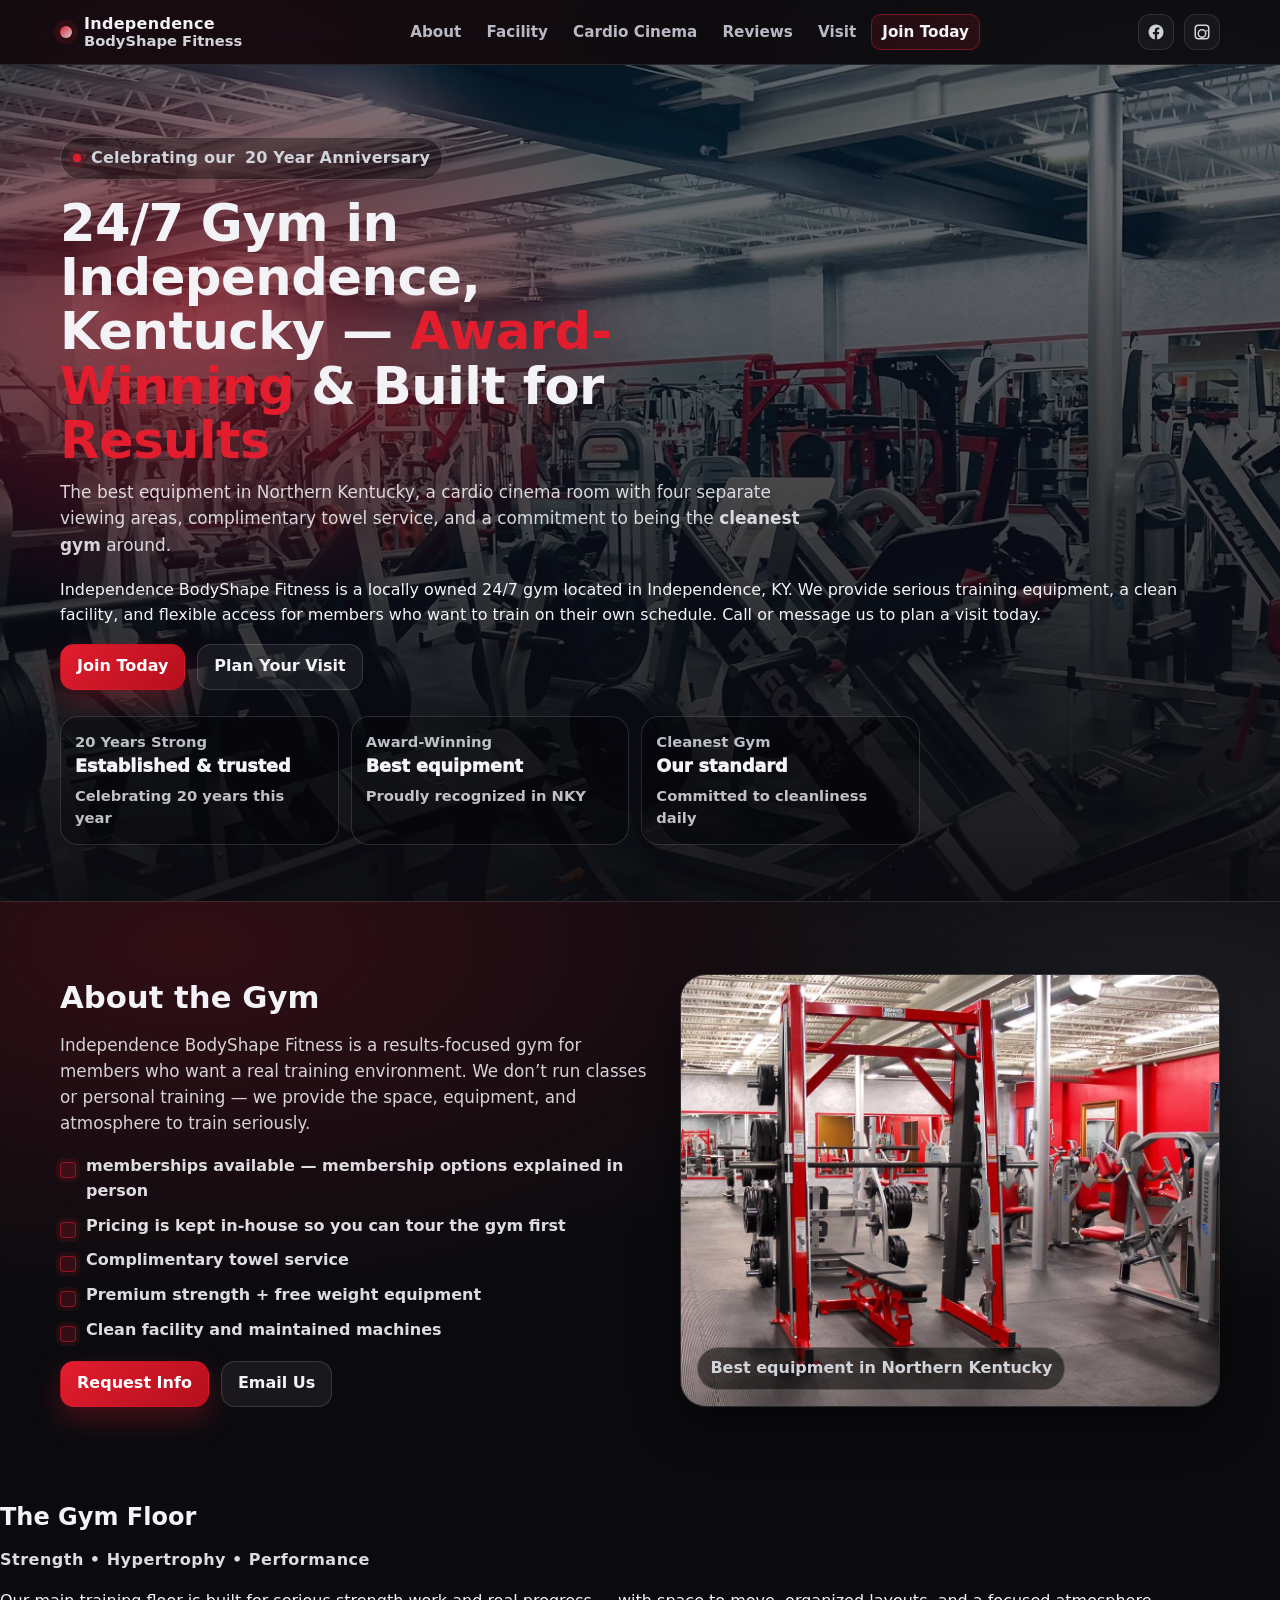
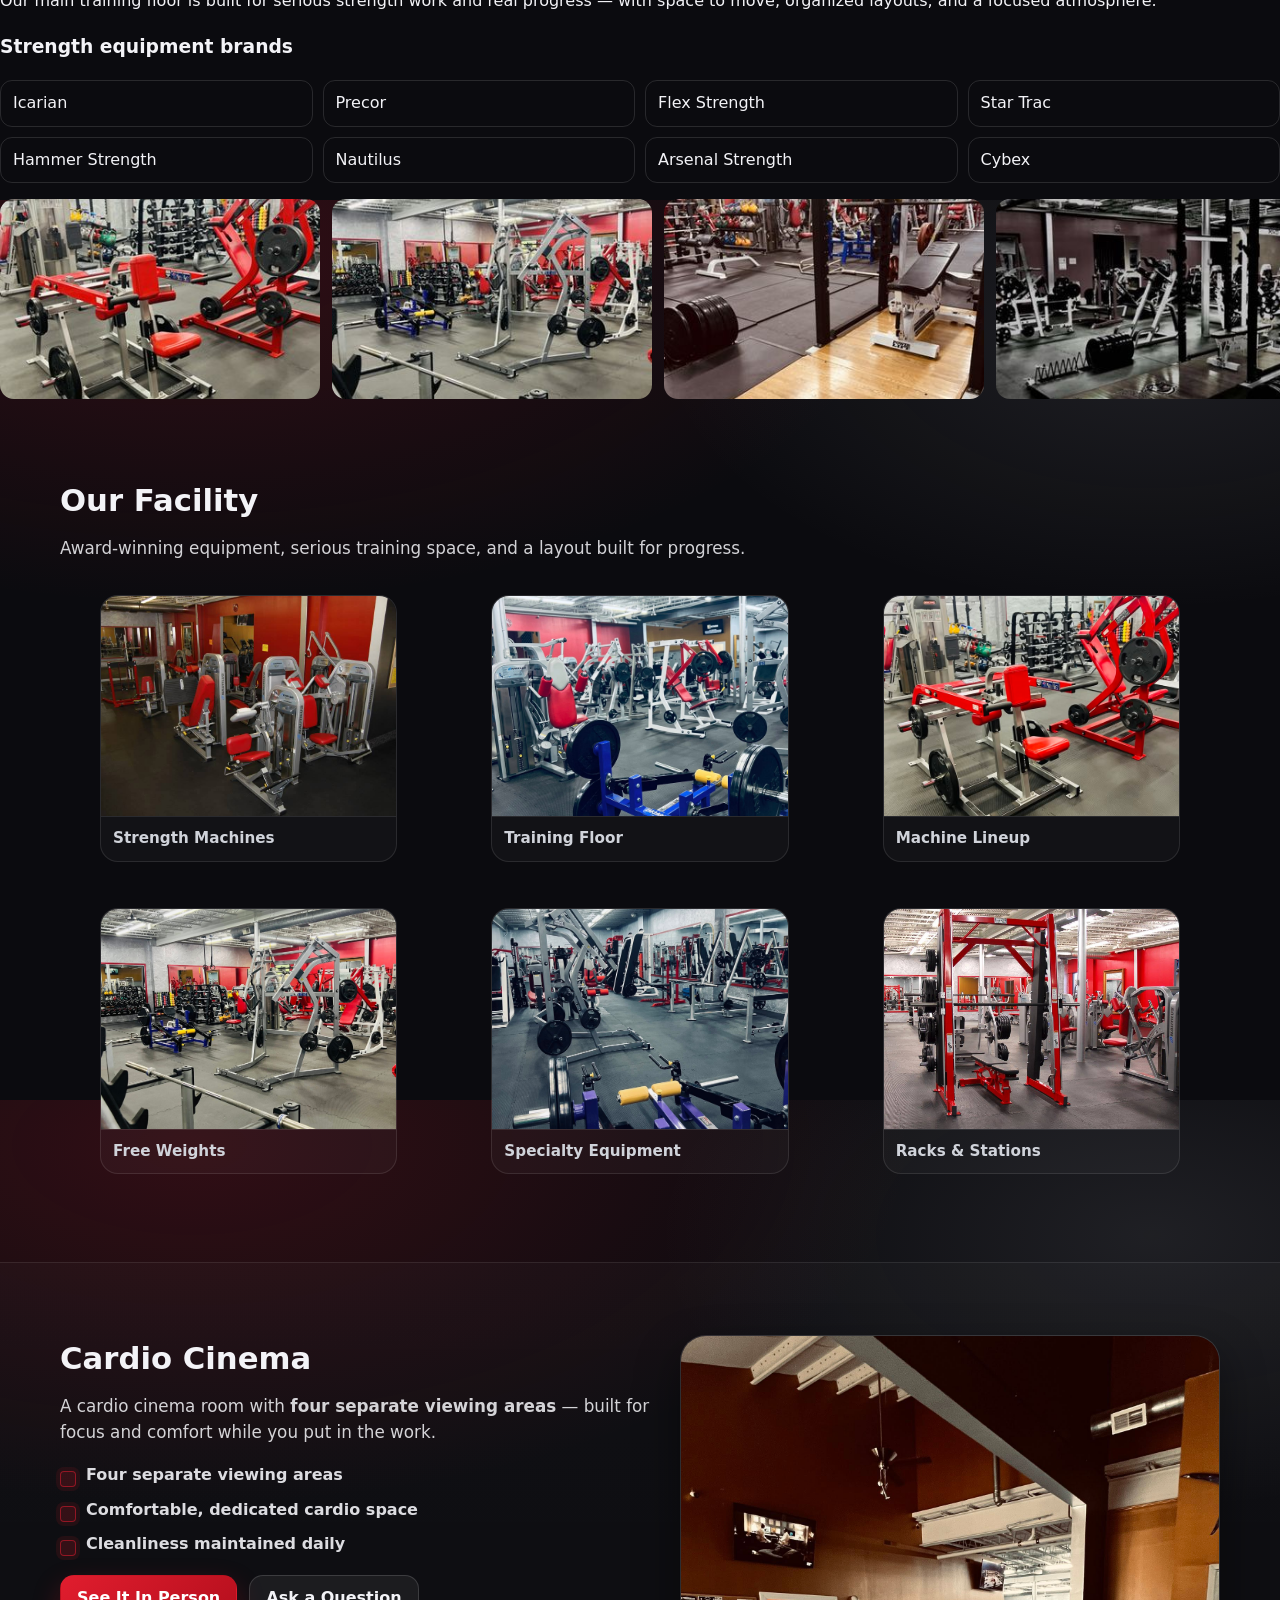
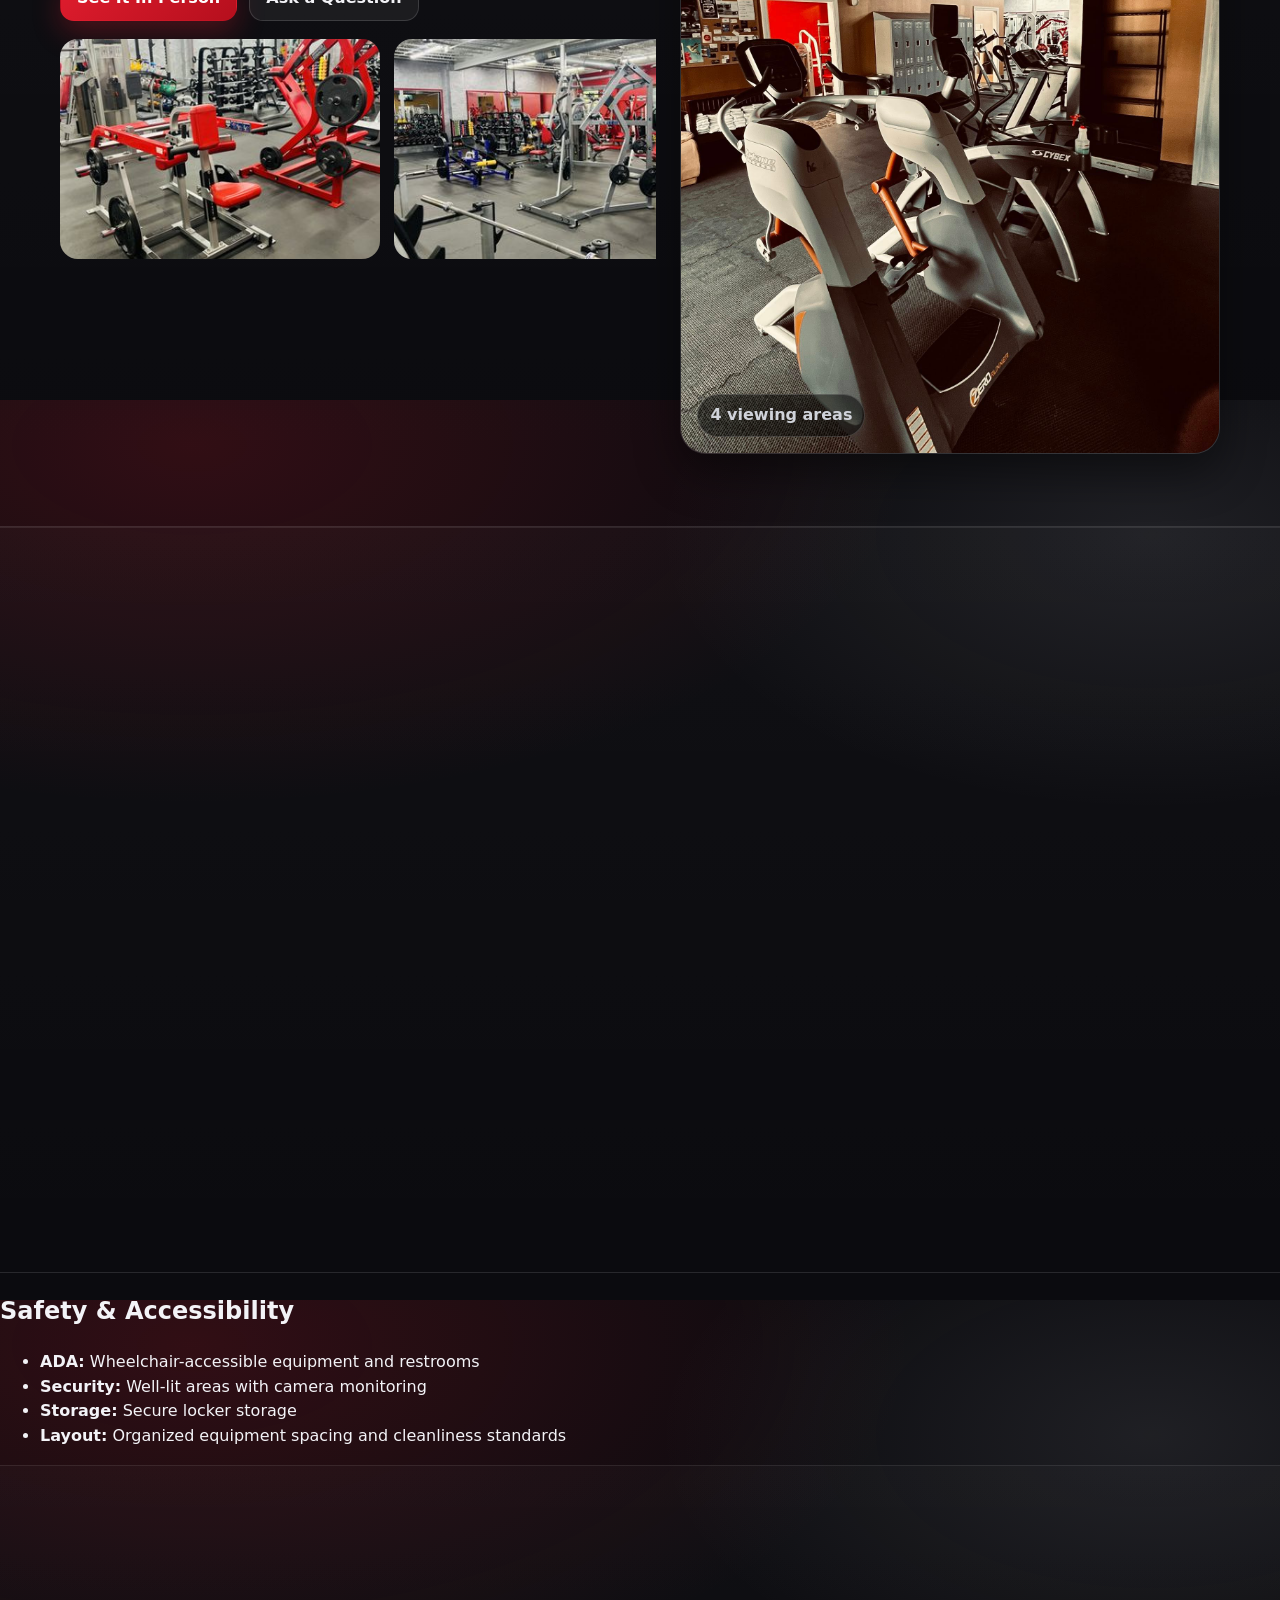
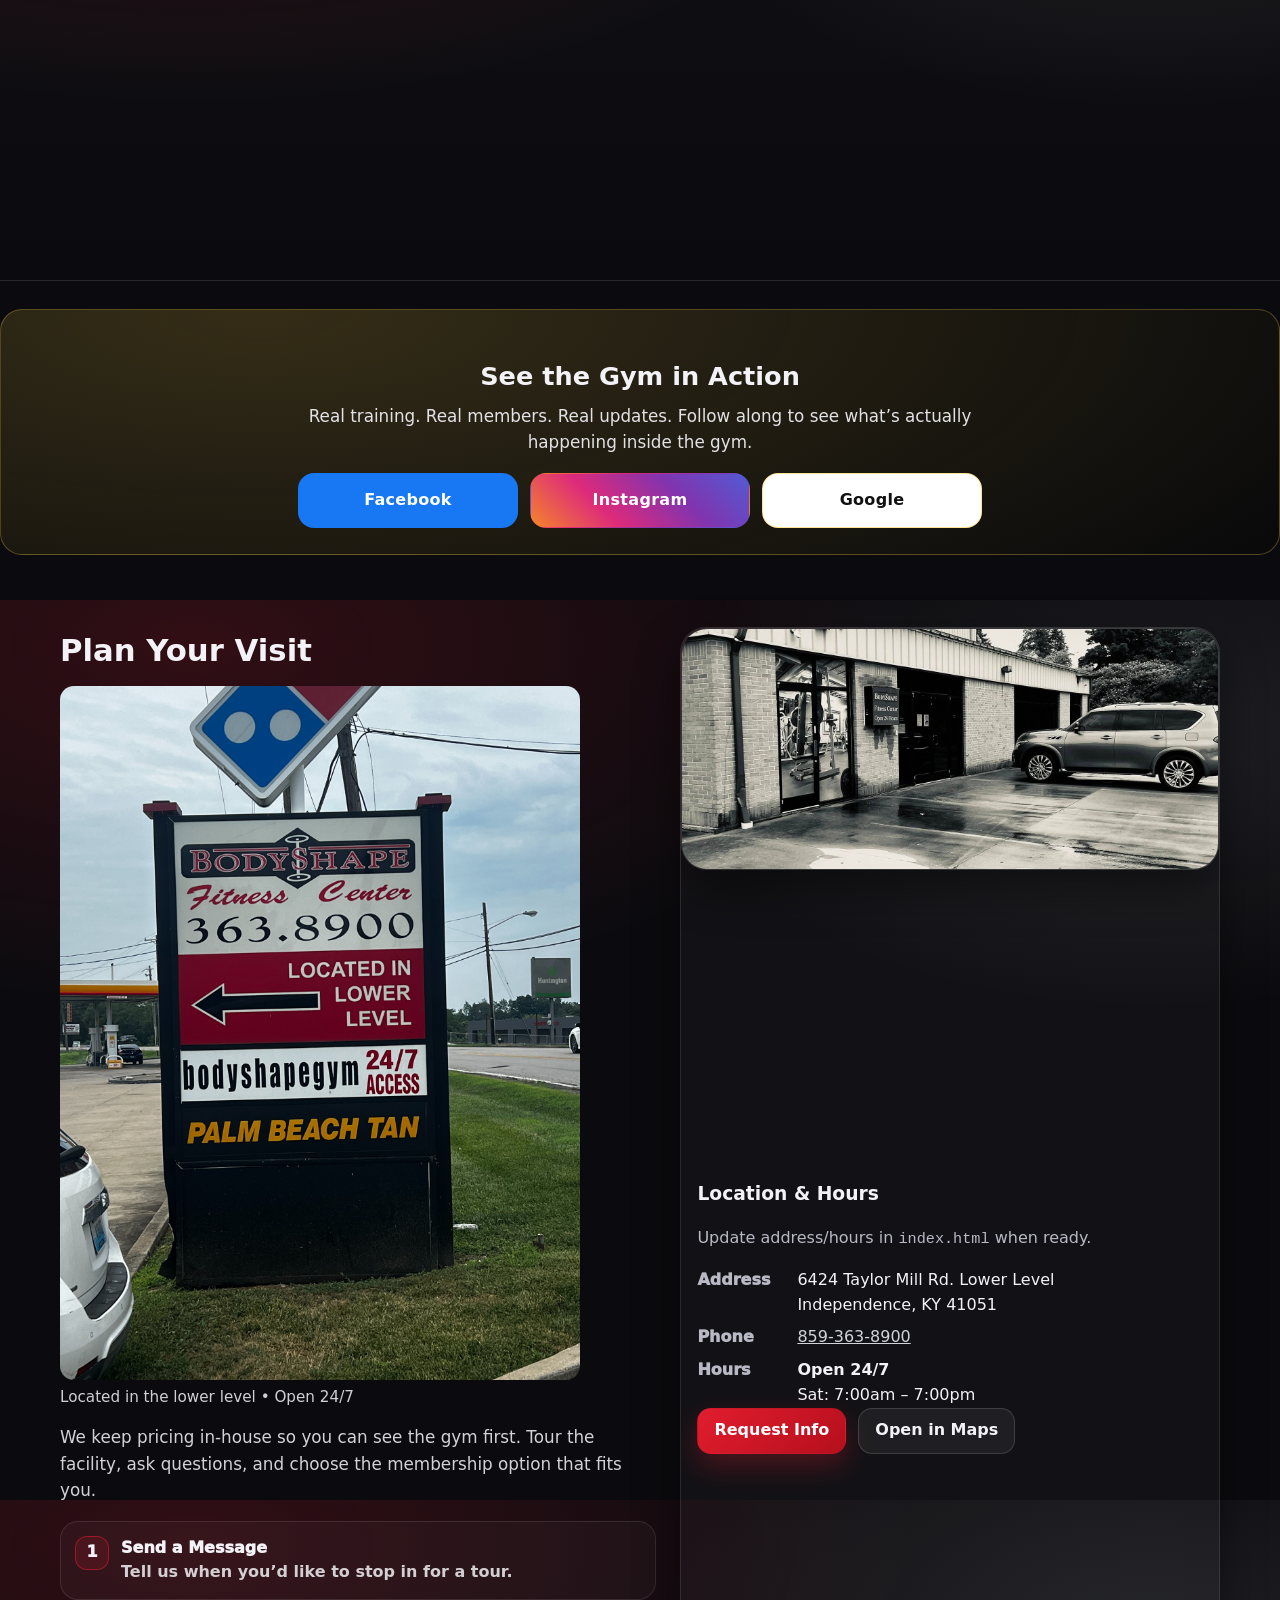
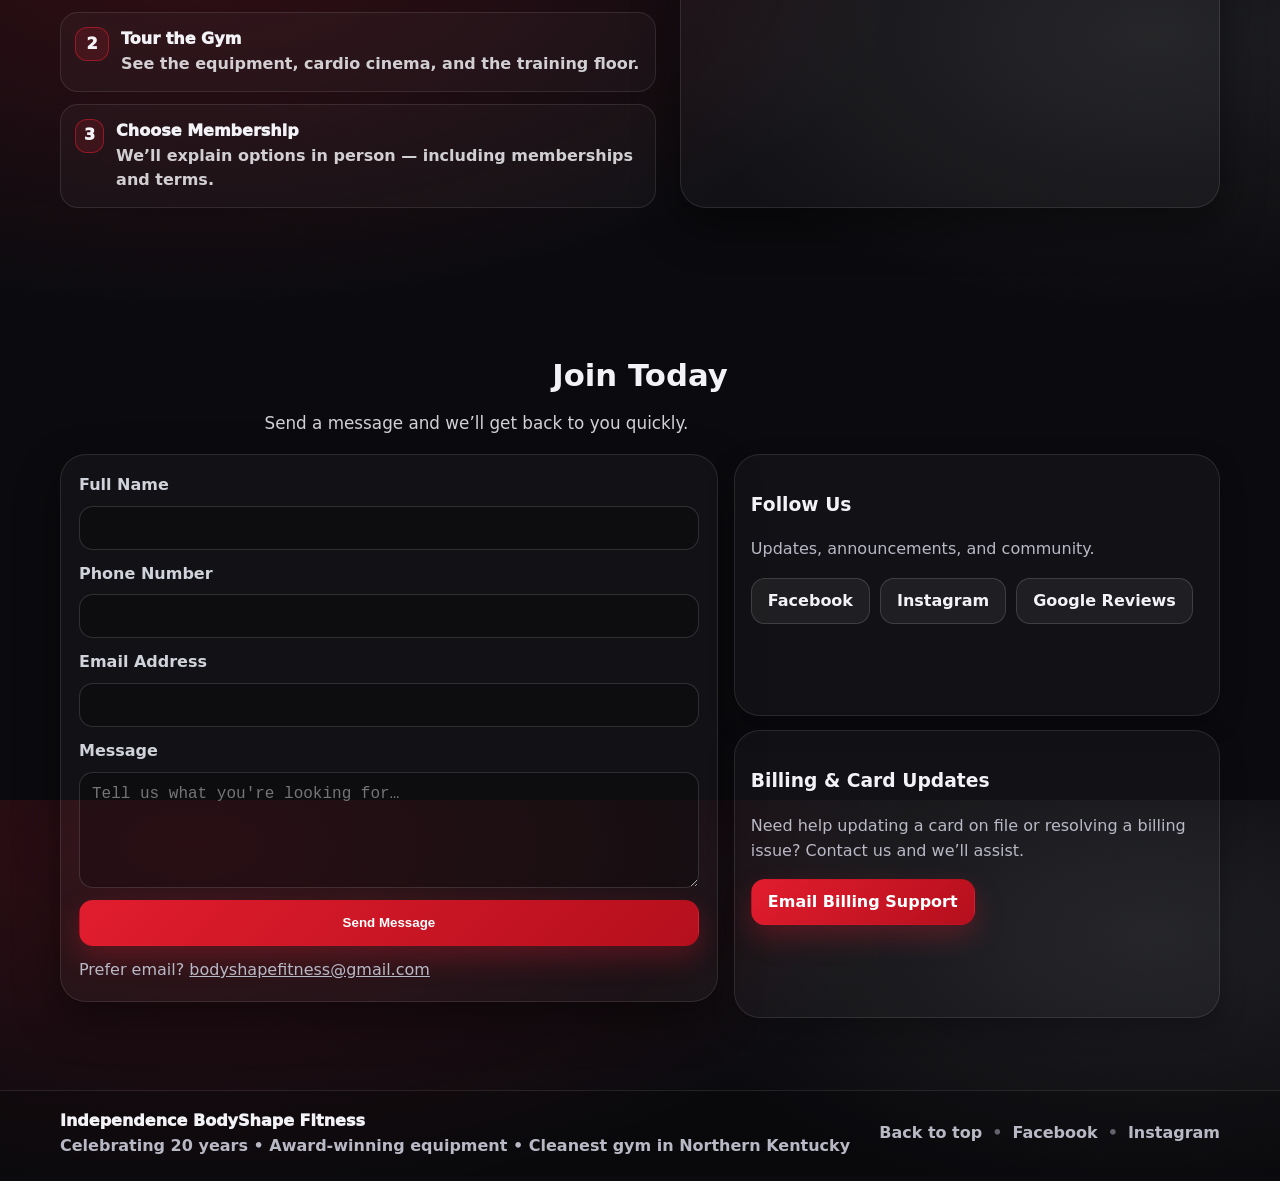
==== commit ebe8acbb: "Remove gym schema markup from index.html Removed structured data for gym information from the HTML." ====
--- a/index.html
+++ b/index.html
@@ -44,32 +44,6 @@
 </script>
  
 
-  "@context": "https://schema.org",
-  "@type": "Gym",
-  "name": "Independence BodyShape Fitness",
-  "url": "https://www.independencebodyshape.com",
-  "telephone": "+1-859-363-8900",
-  "address": {
-    "@type": "PostalAddress",
-    "streetAddress": "6424 Taylor Mill Rd. Lower Level",
-    "addressLocality": "Independence",
-    "addressRegion": "KY",
-    "postalCode": "41051",
-    "addressCountry": "US"
-  },
-  "openingHoursSpecification": [
-    {
-      "@type": "OpeningHoursSpecification",
-      "dayOfWeek": [
-        "Monday","Tuesday","Wednesday",
-        "Thursday","Friday","Saturday","Sunday"
-      ],
-      "opens": "00:00",
-      "closes": "23:59"
-    }
-  ]
-}
-</script>
 </head>
 
 <body>
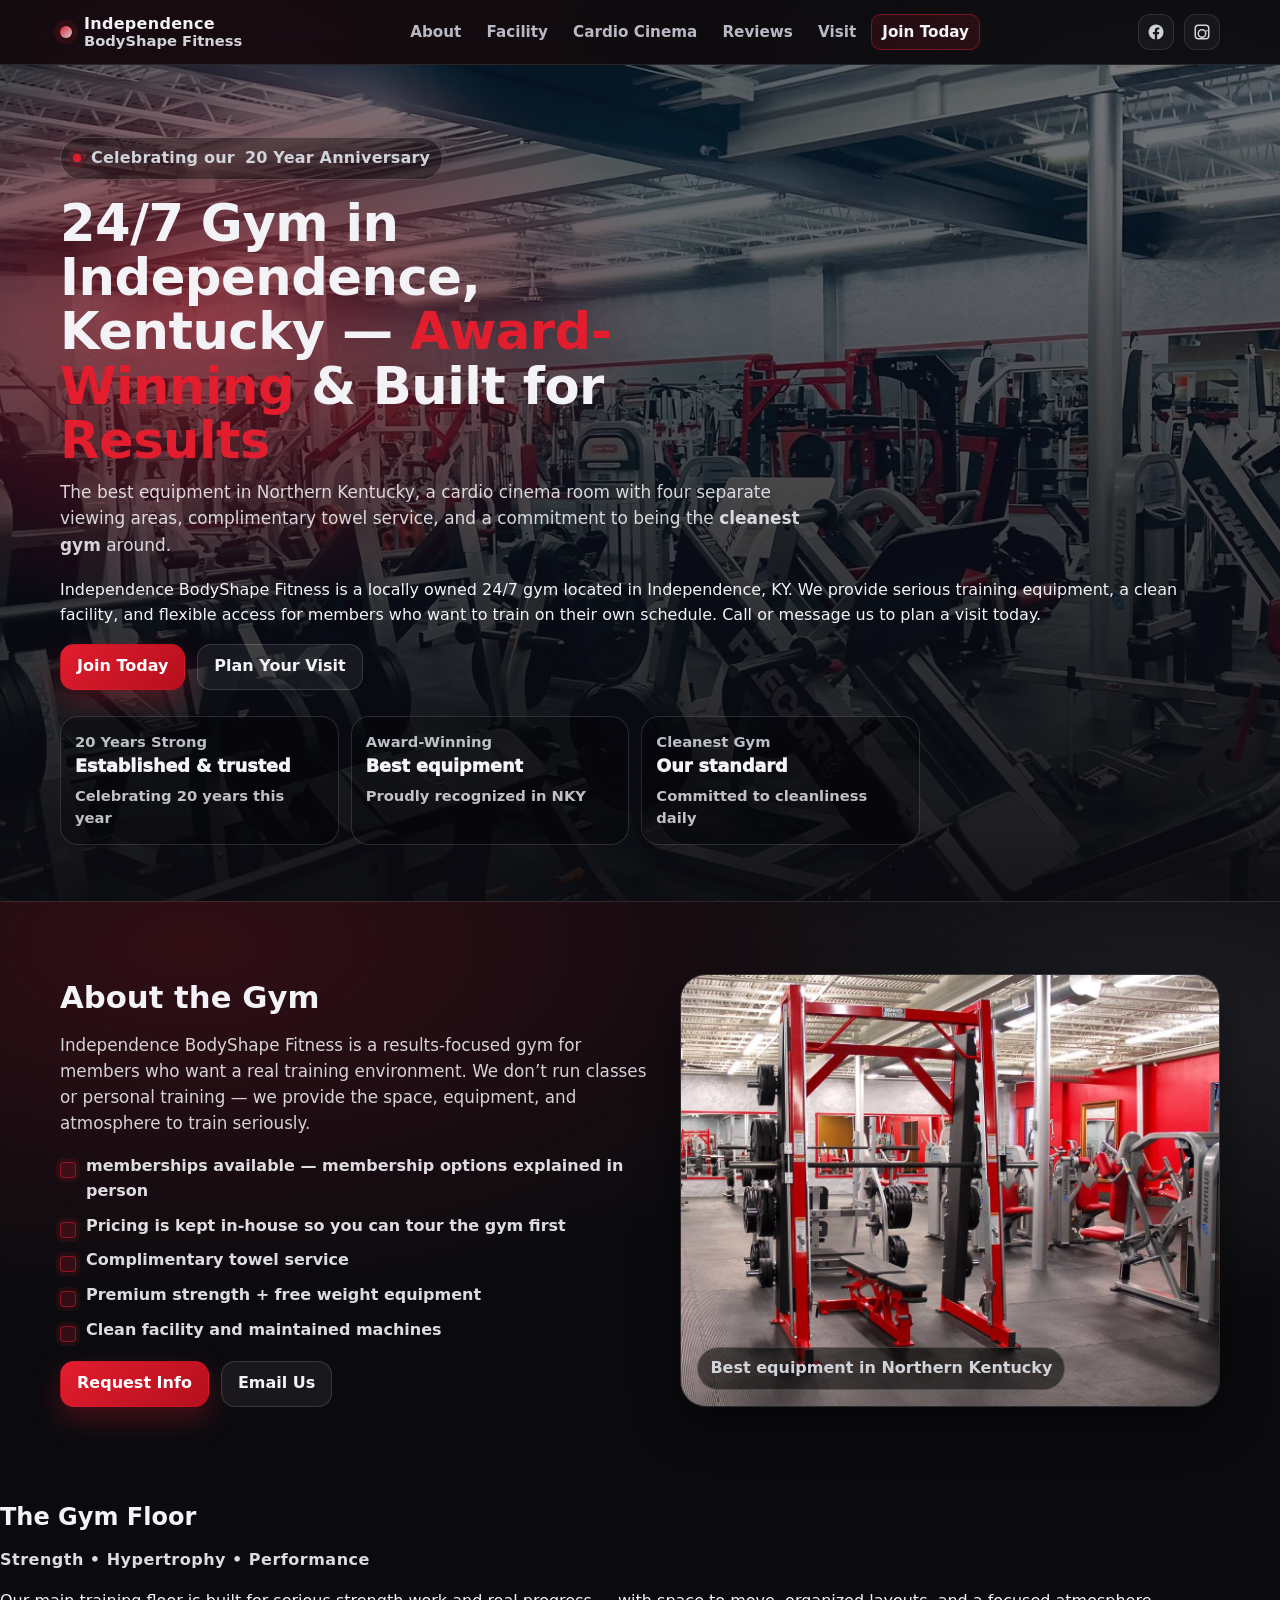
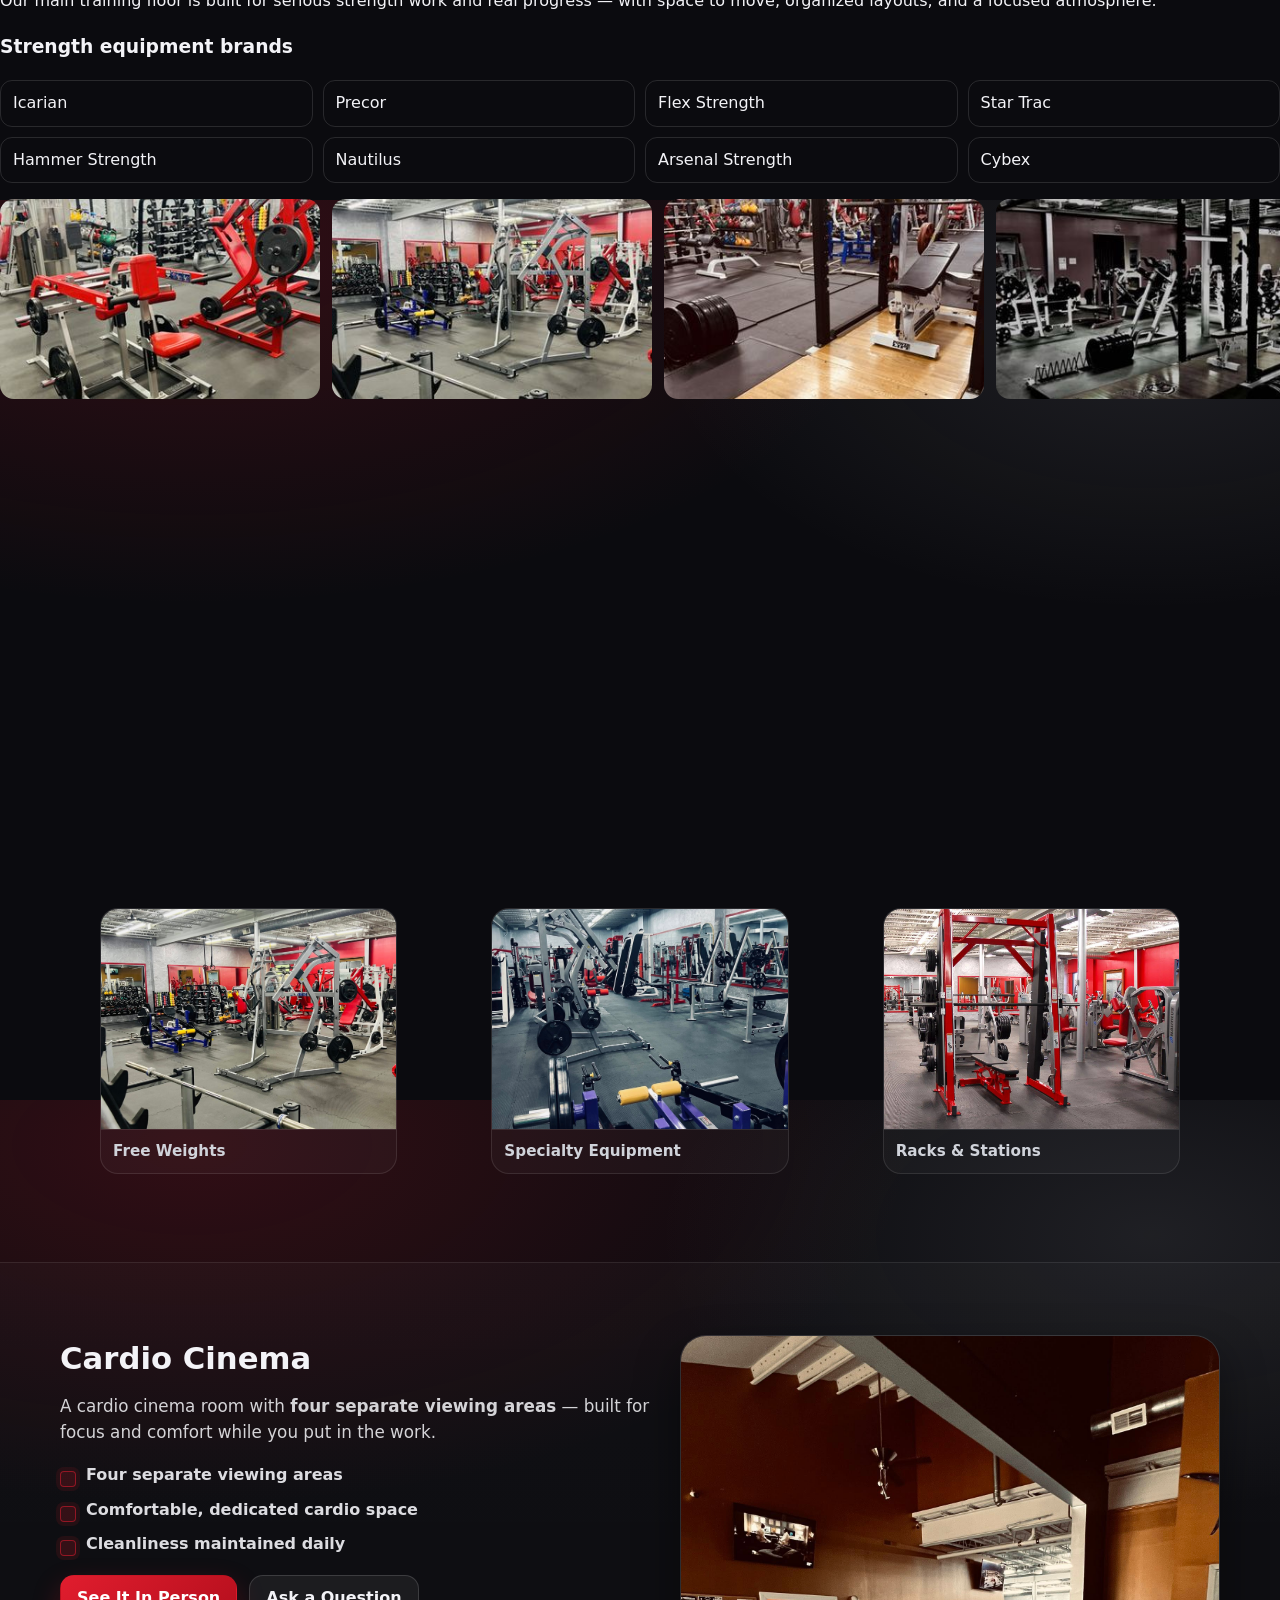
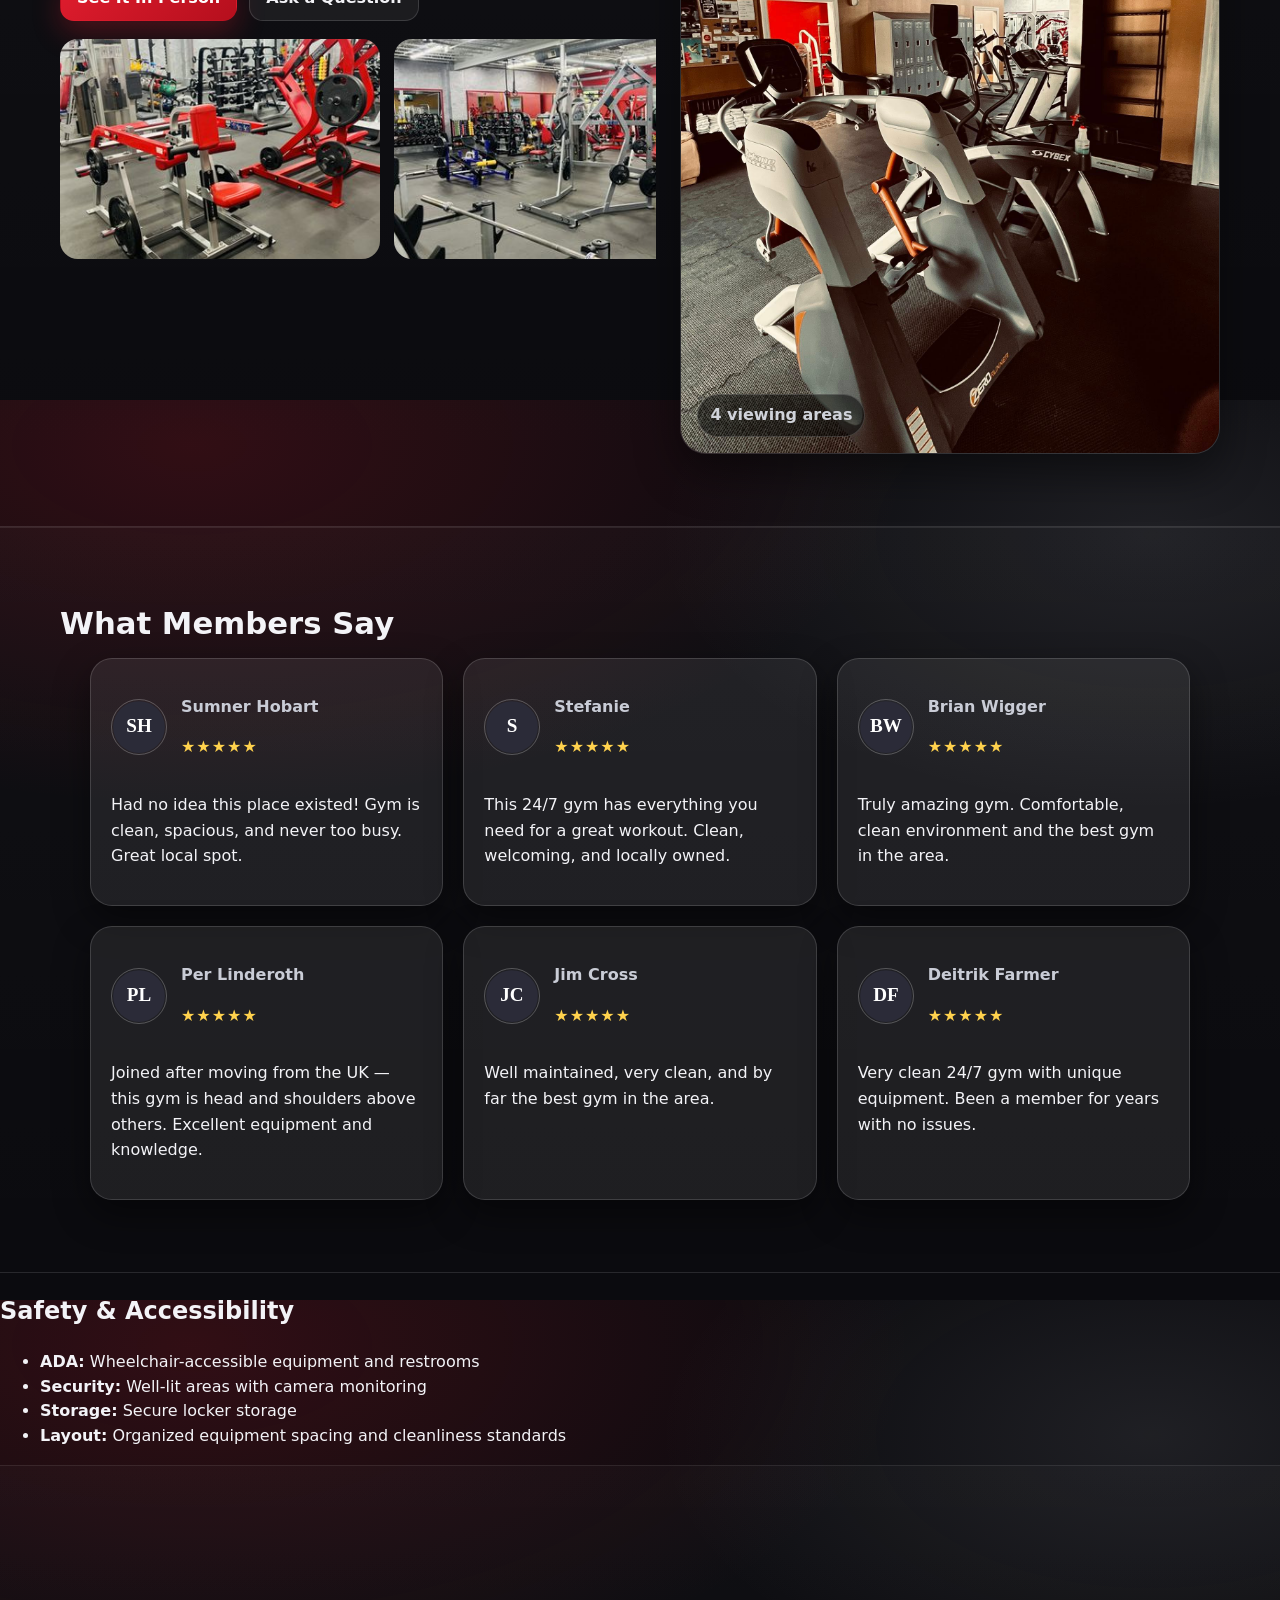
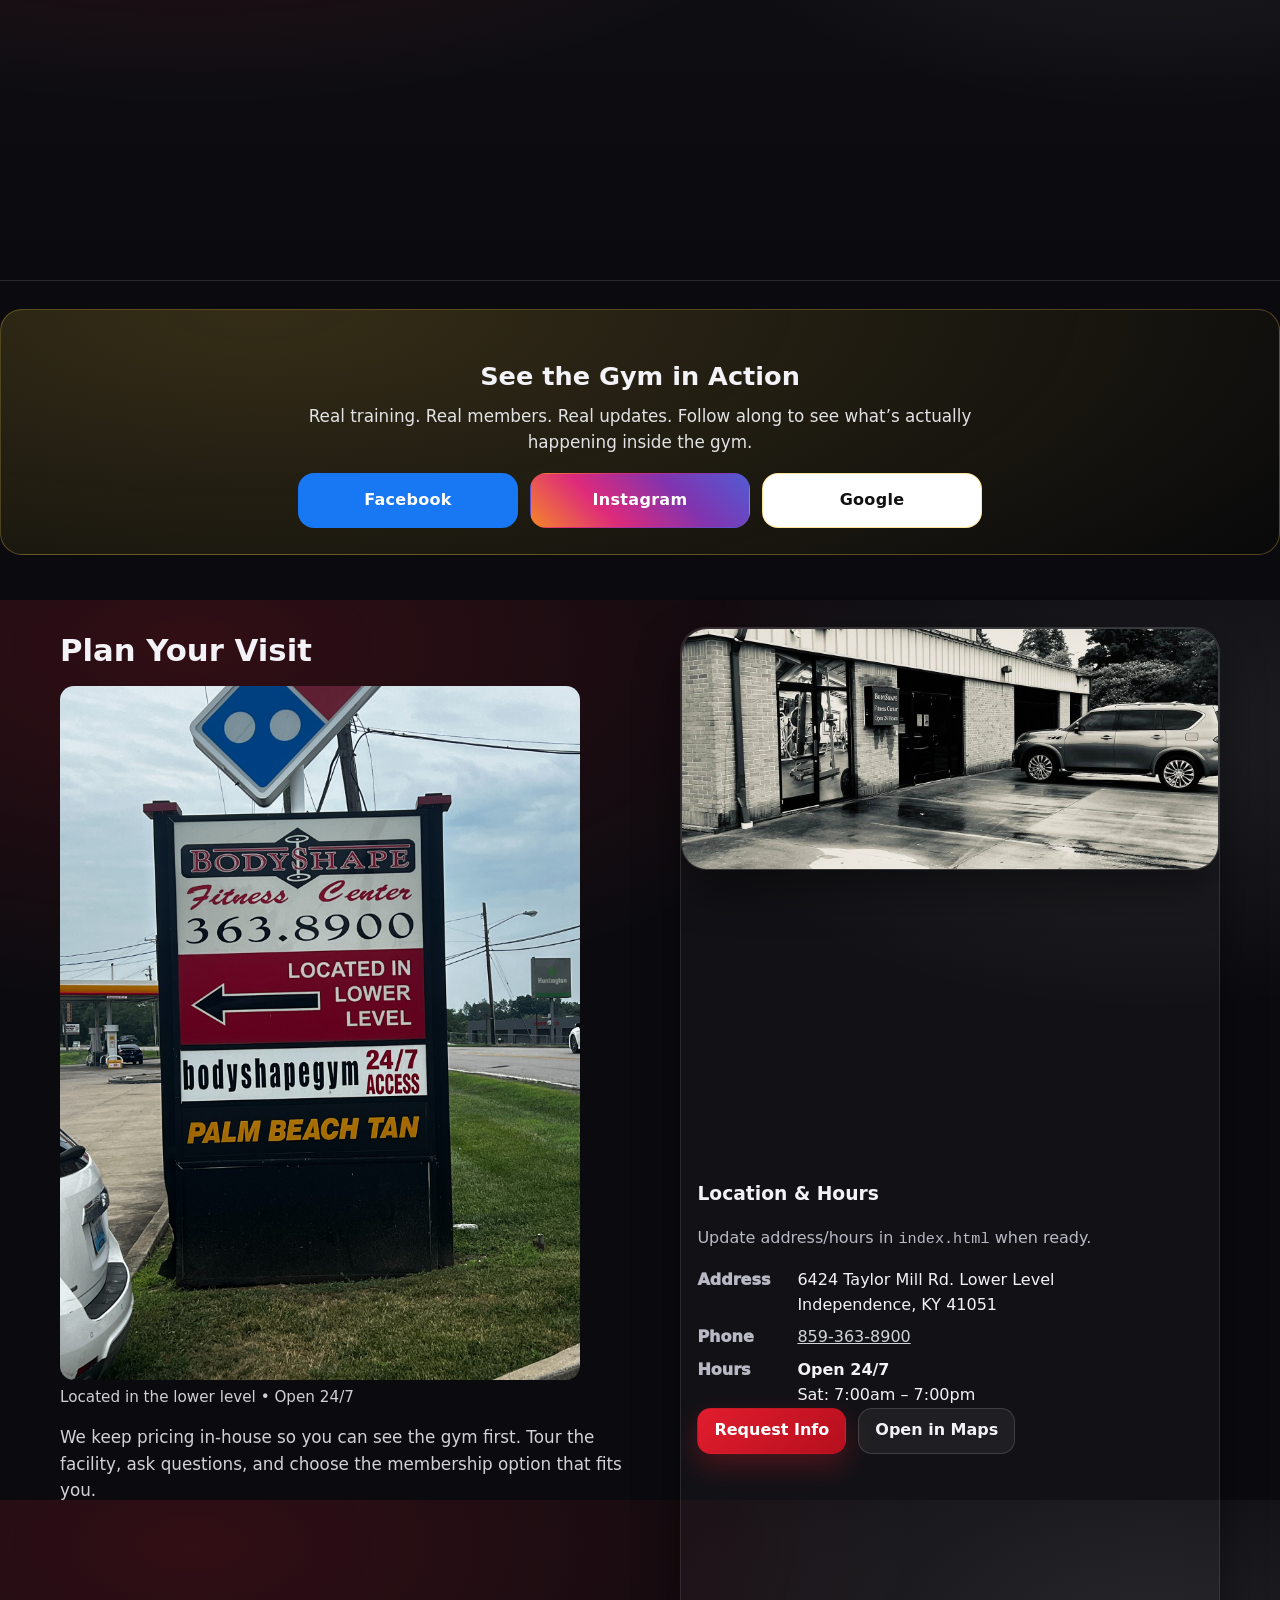
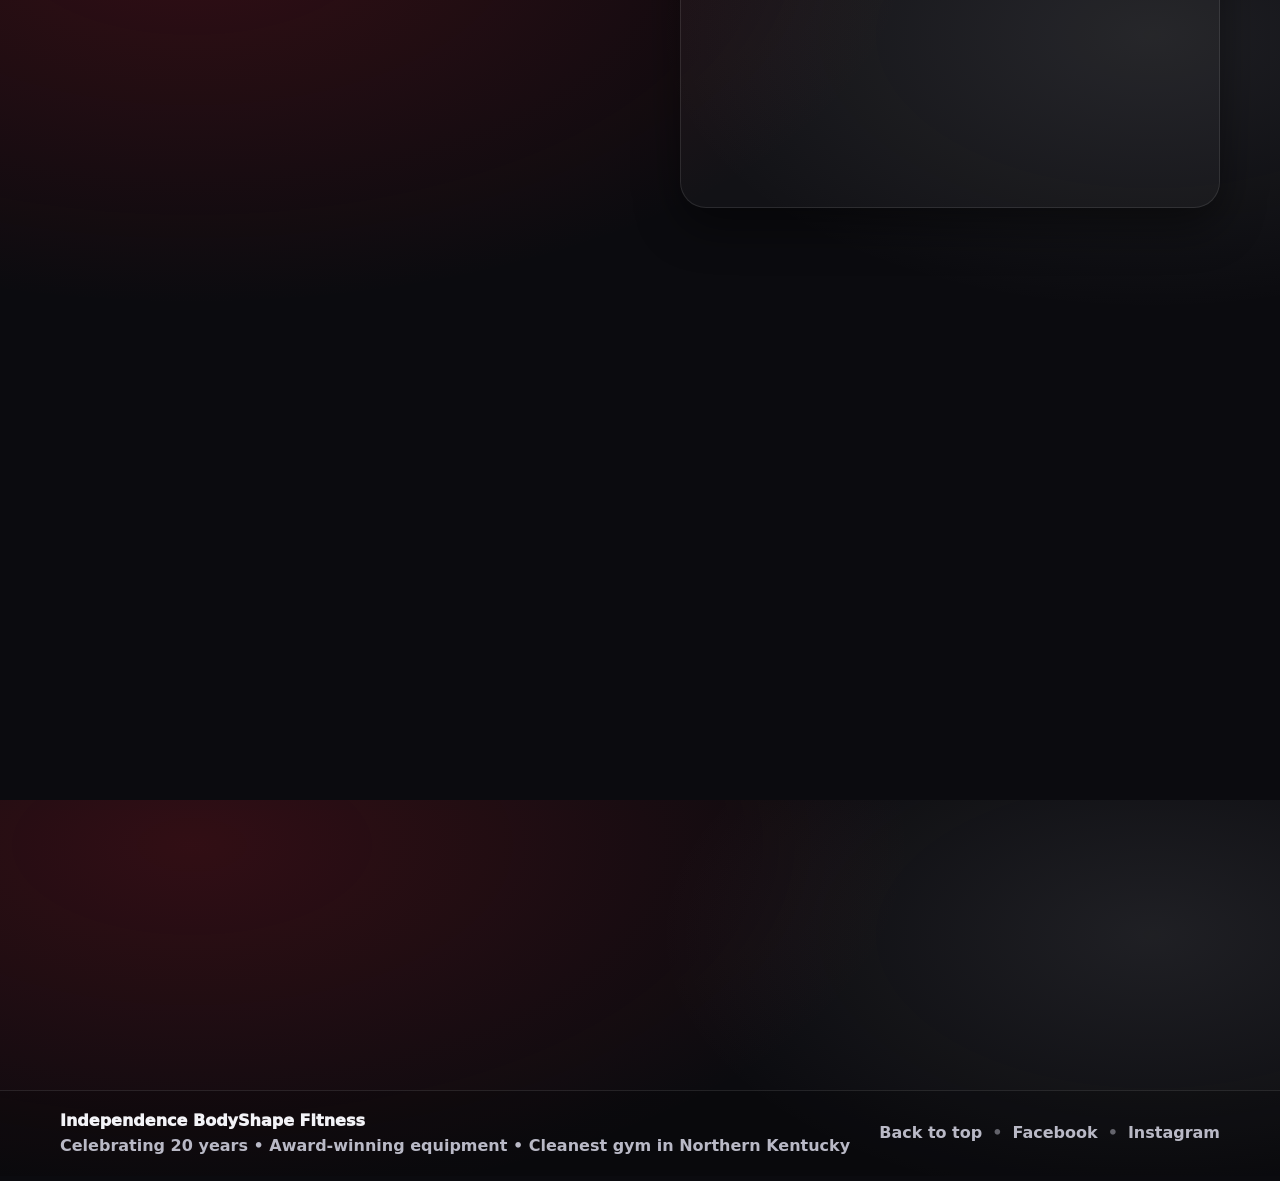
==== commit 48538249: "Fix stylesheet versioning in index.html" ====
--- a/index.html
+++ b/index.html
@@ -12,7 +12,7 @@
   <meta property="og:description" content="Celebrating 20 years. The cleanest gym in Northern Kentucky with award-winning equipment and cardio cinema." />
   <meta property="og:type" content="website" />
   <meta property="og:image" content="assets/img/516245078_1306336264832117_2368290094586174251_n.jpg" />
-<link rel="stylesheet" href="assets/css/styles_scrollfix.css?v=3?v=5" />
+<link rel="stylesheet" href="assets/css/styles_scrollfix.css?v=5" /> 
 
 <script type="application/ld+json">
 {
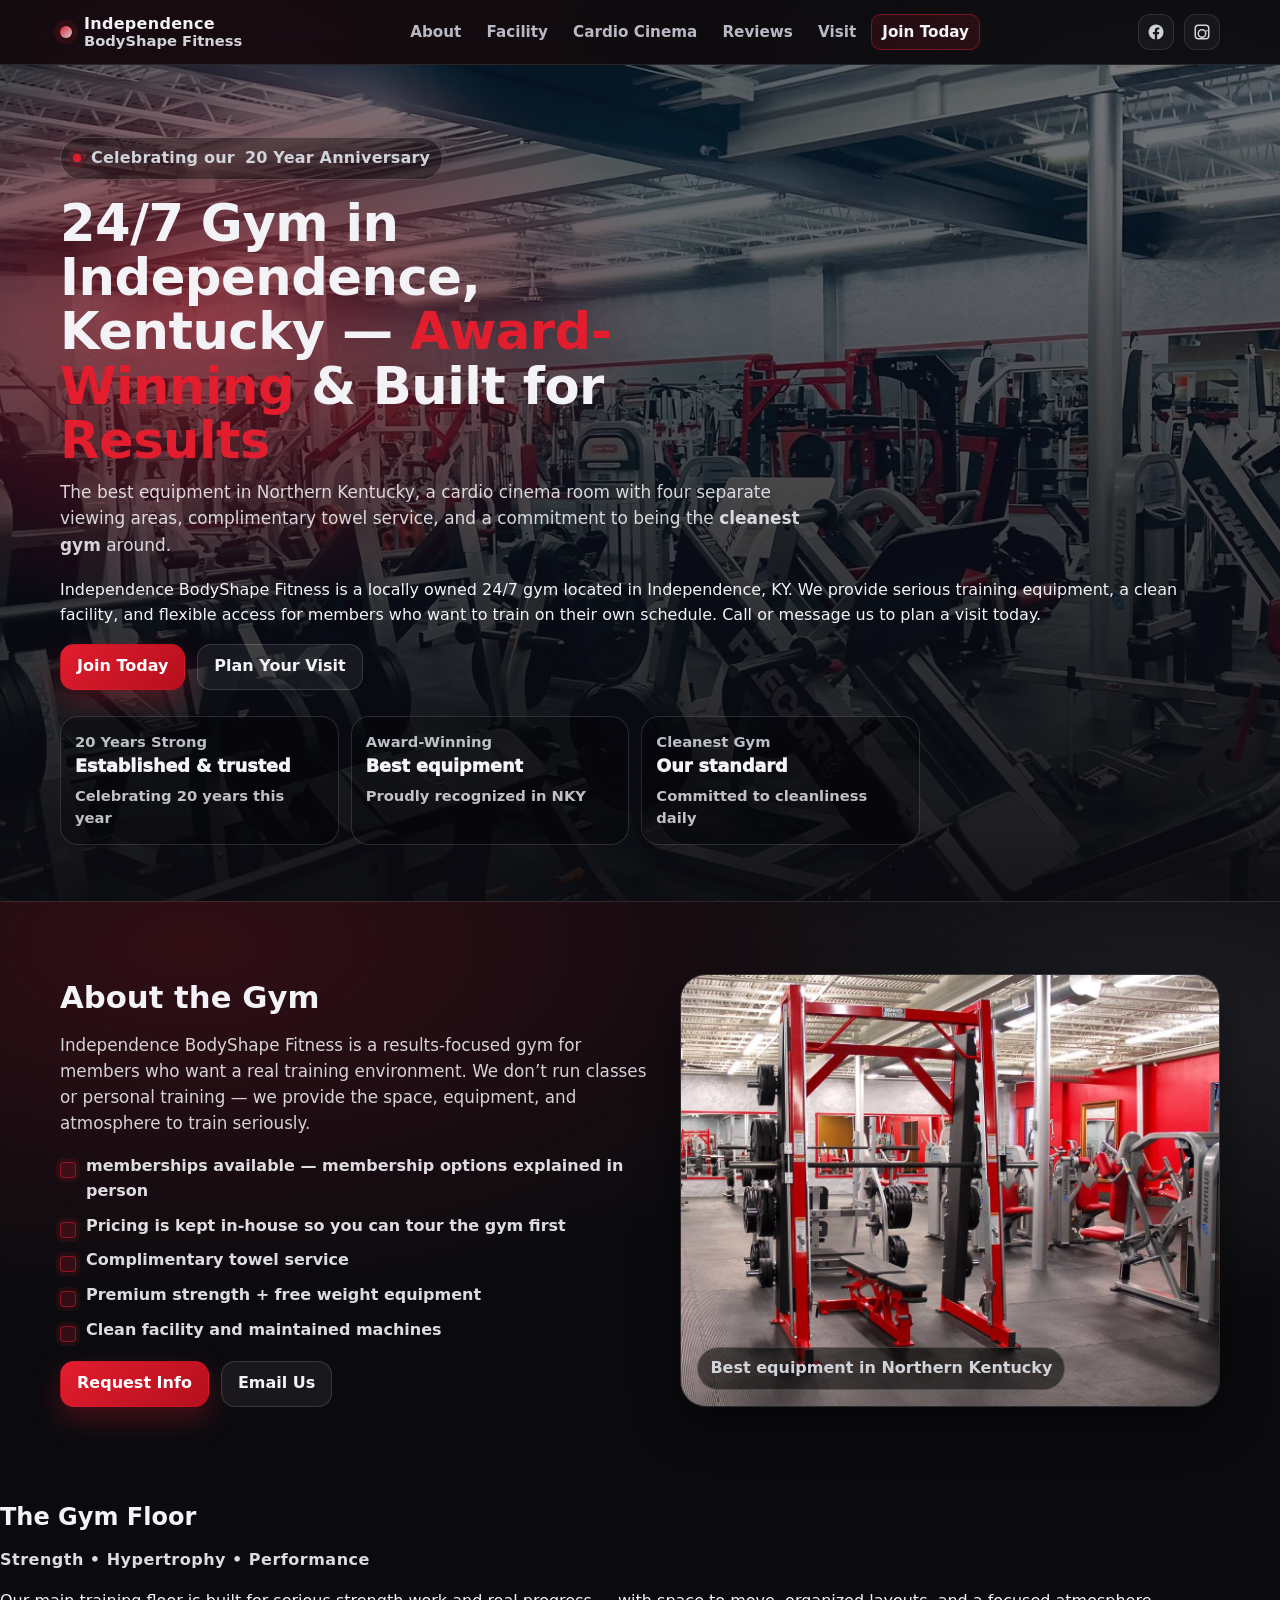
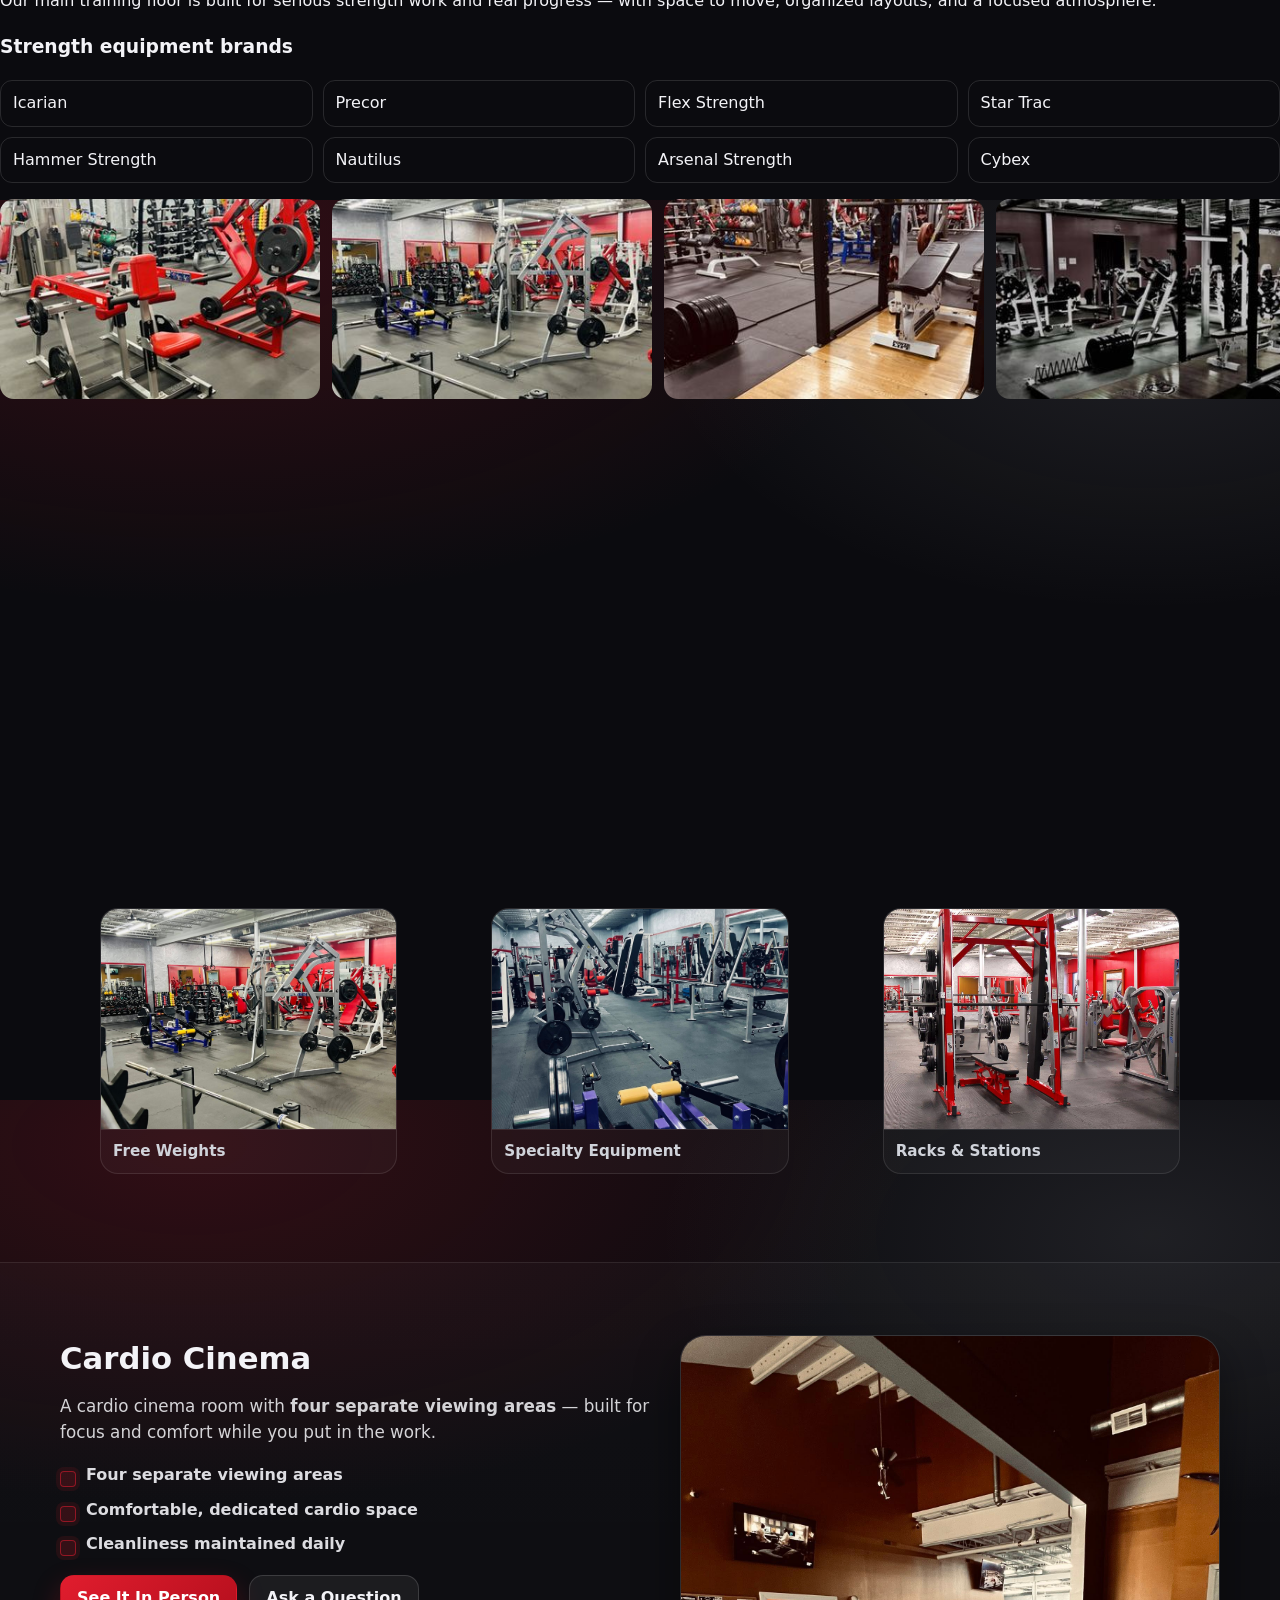
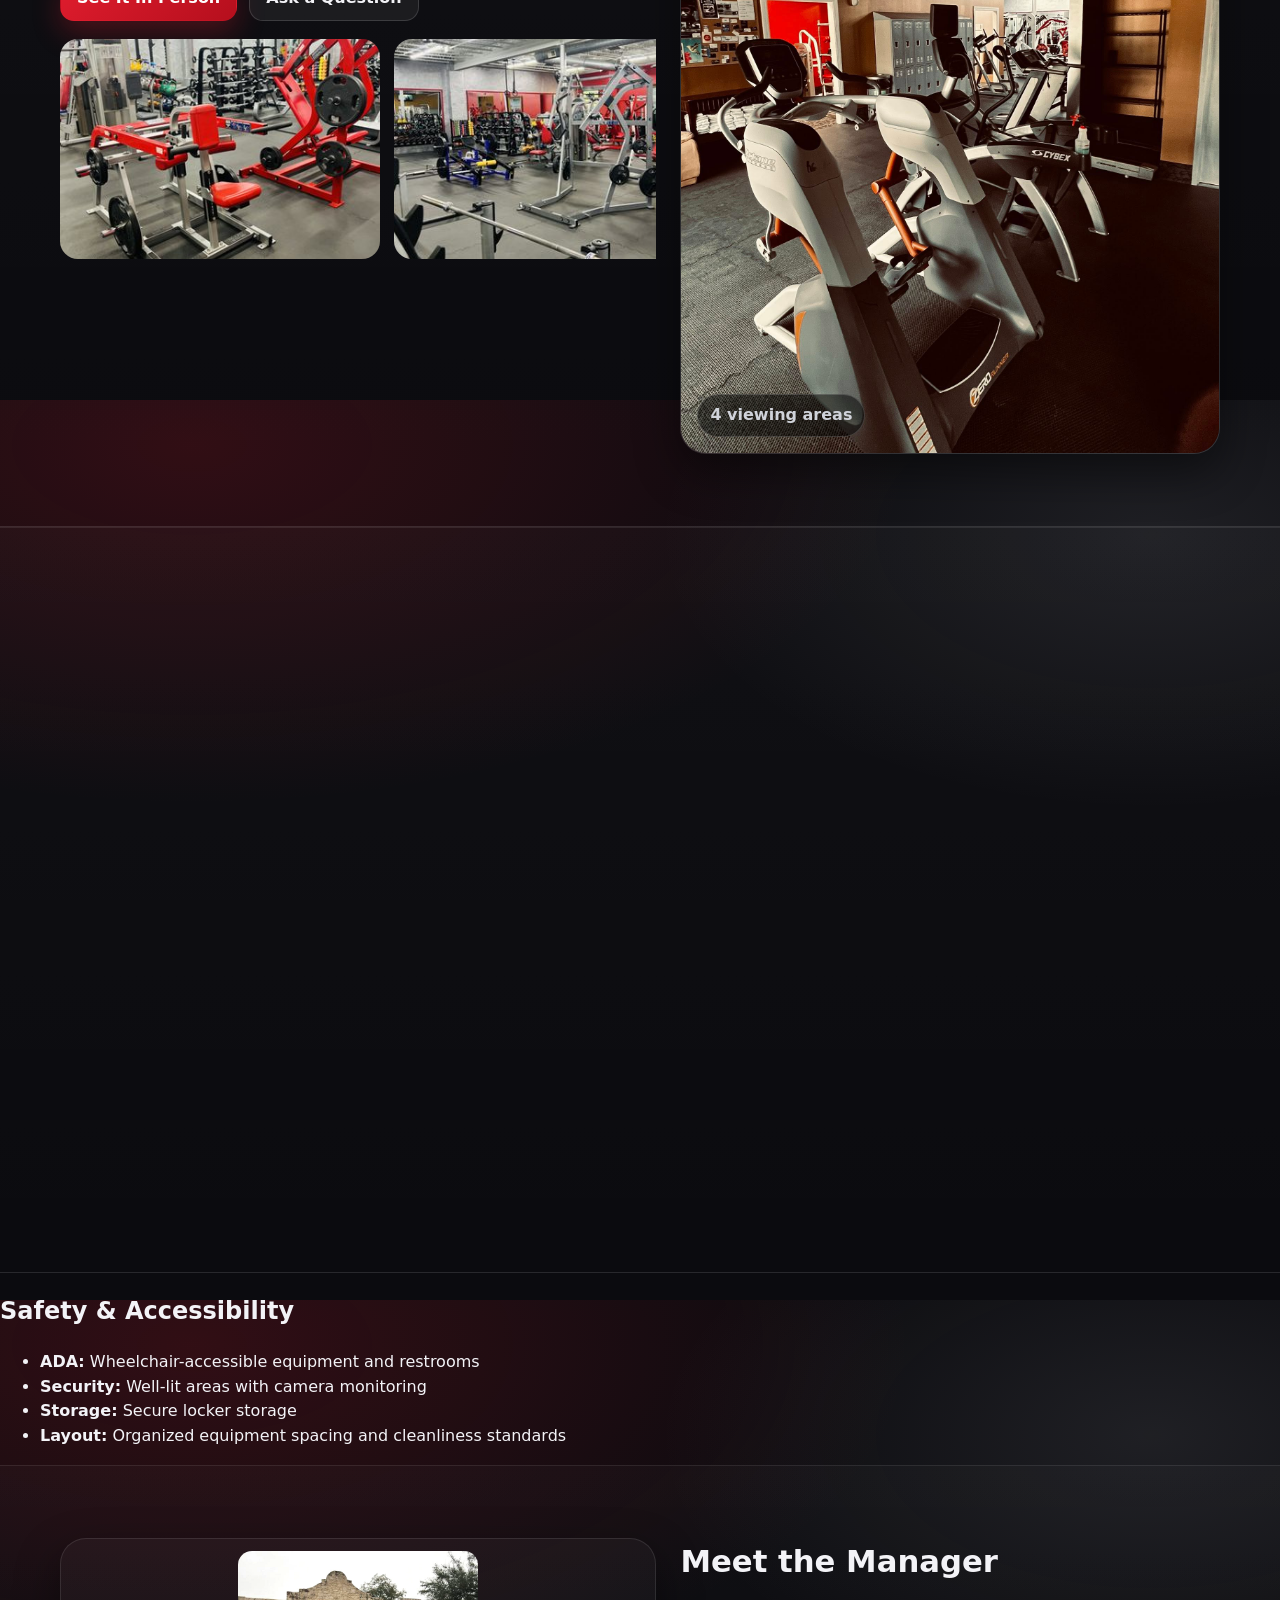
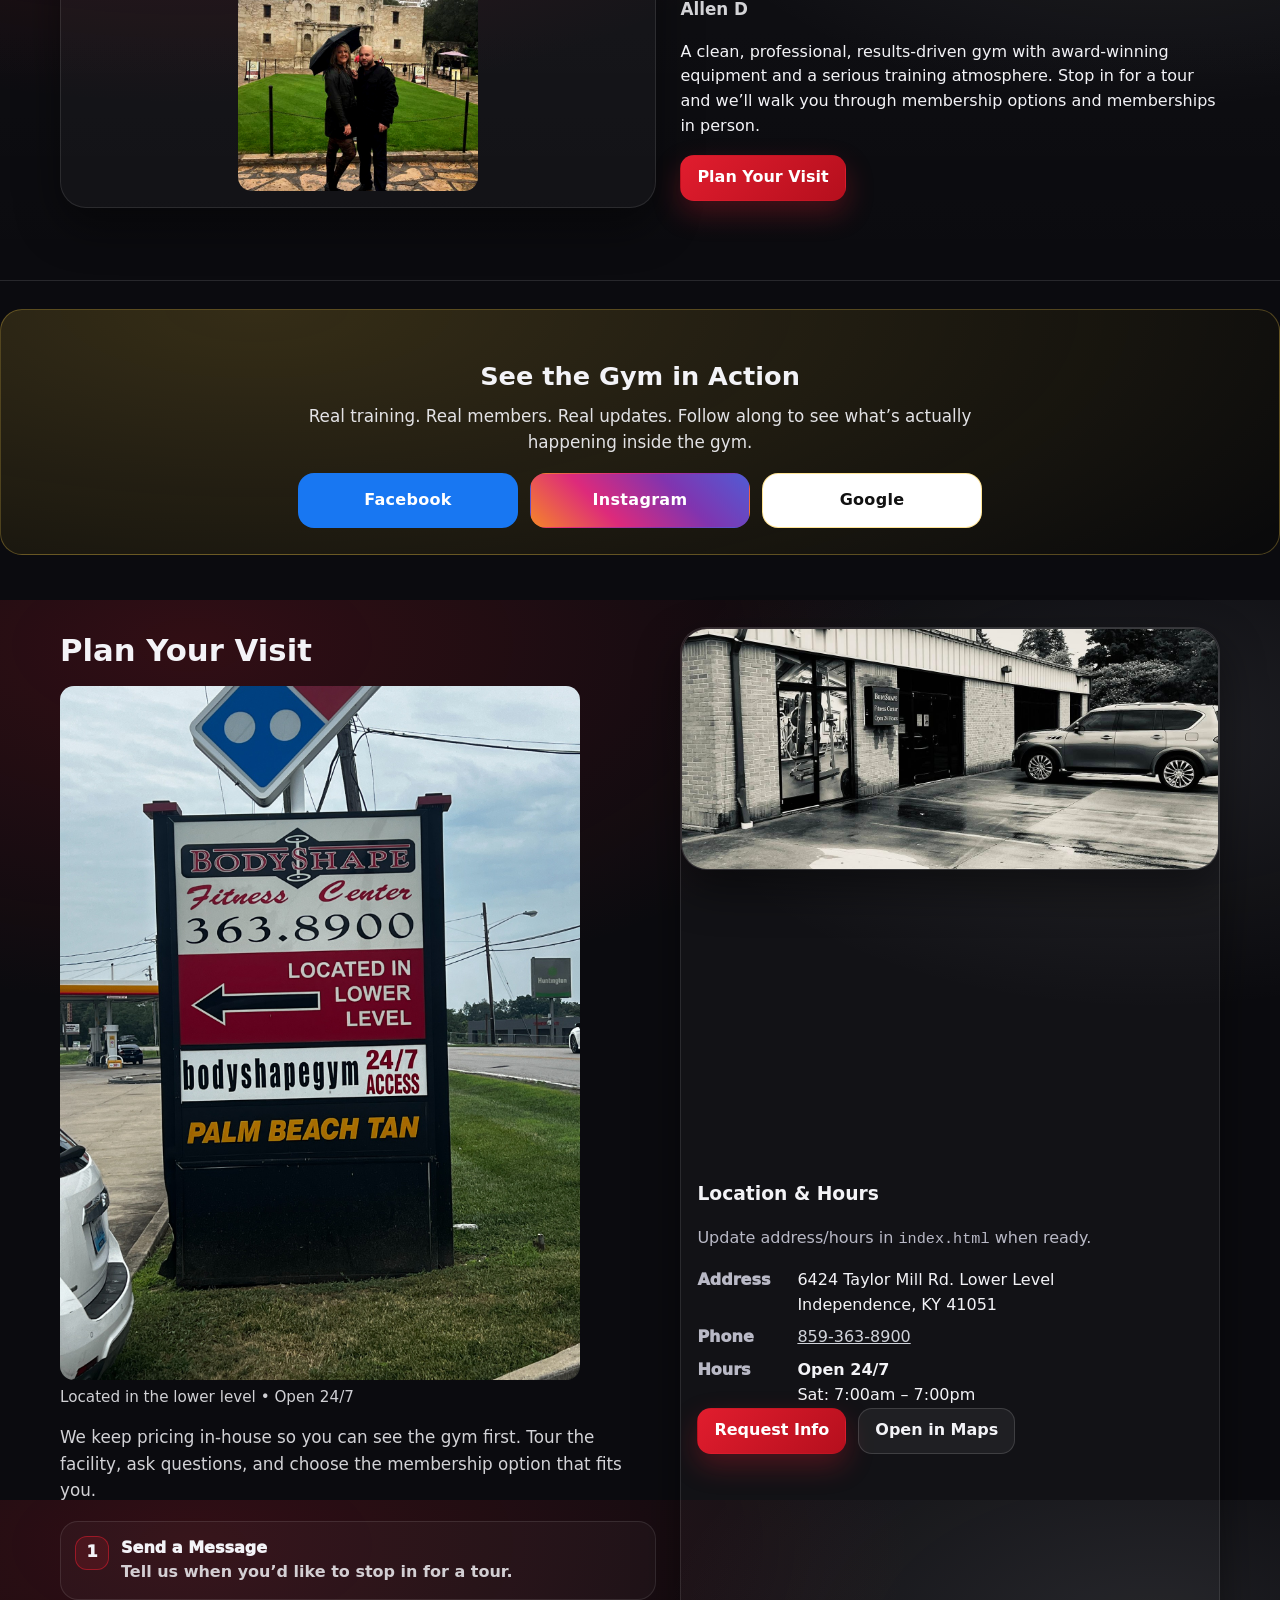
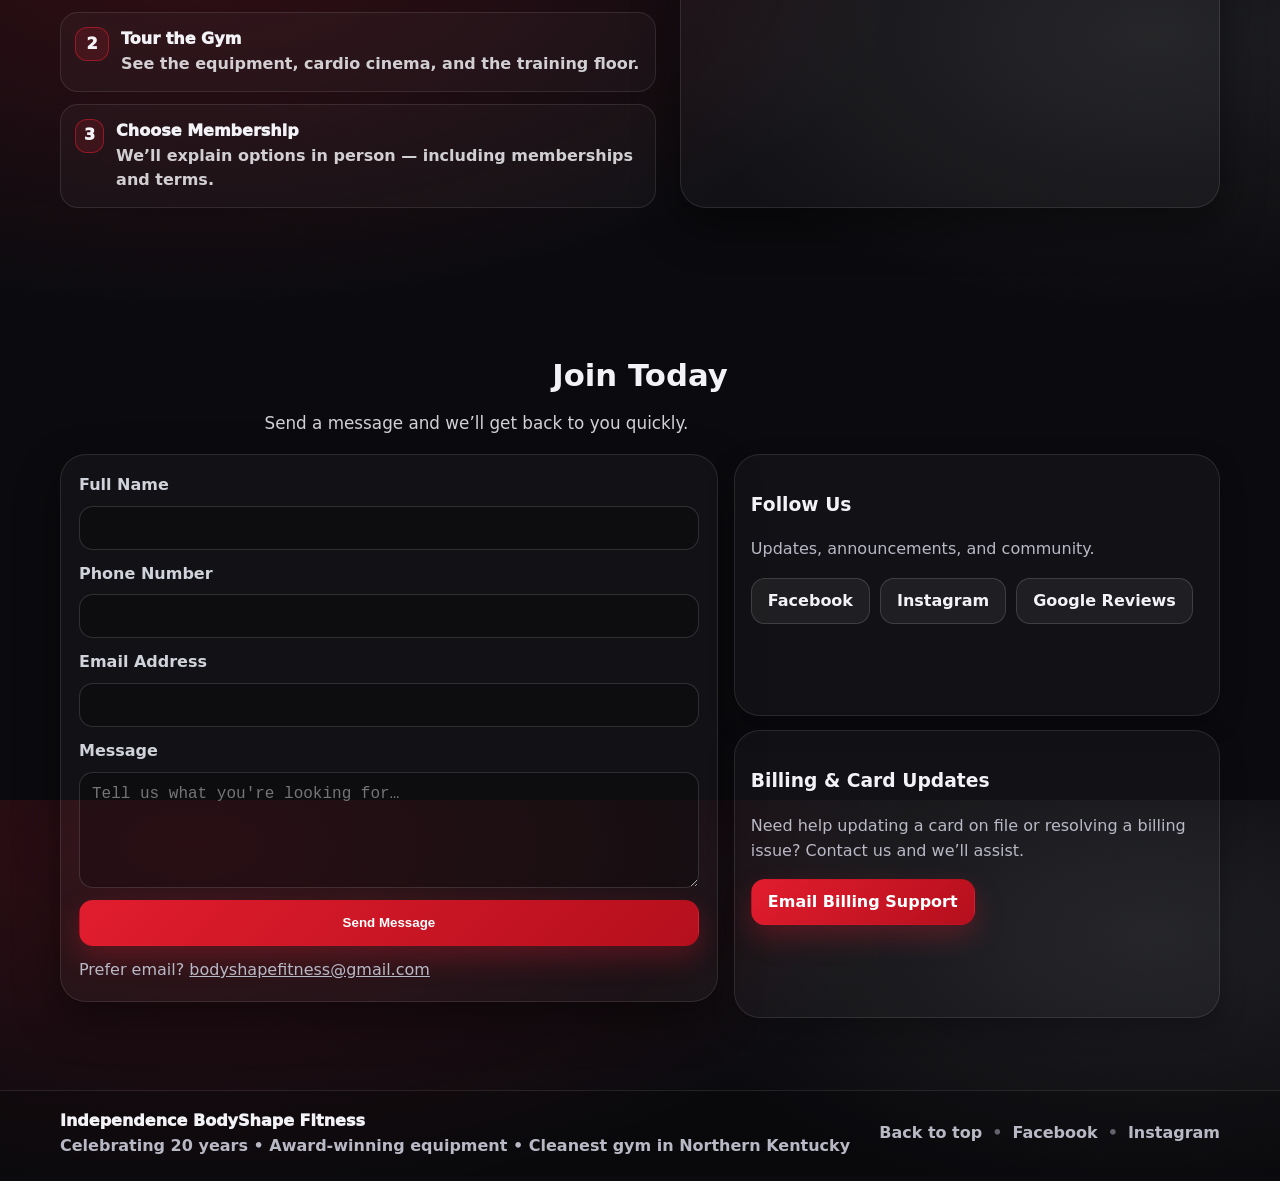
==== commit a153ae91: "Fix link tag formatting in index.html" ====
--- a/index.html
+++ b/index.html
@@ -12,7 +12,7 @@
   <meta property="og:description" content="Celebrating 20 years. The cleanest gym in Northern Kentucky with award-winning equipment and cardio cinema." />
   <meta property="og:type" content="website" />
   <meta property="og:image" content="assets/img/516245078_1306336264832117_2368290094586174251_n.jpg" />
-<link rel="stylesheet" href="assets/css/styles_scrollfix.css?v=5" /> 
+<link rel="stylesheet" href="assets/css/styles_scrollfix.css?v=5" />
 
 <script type="application/ld+json">
 {
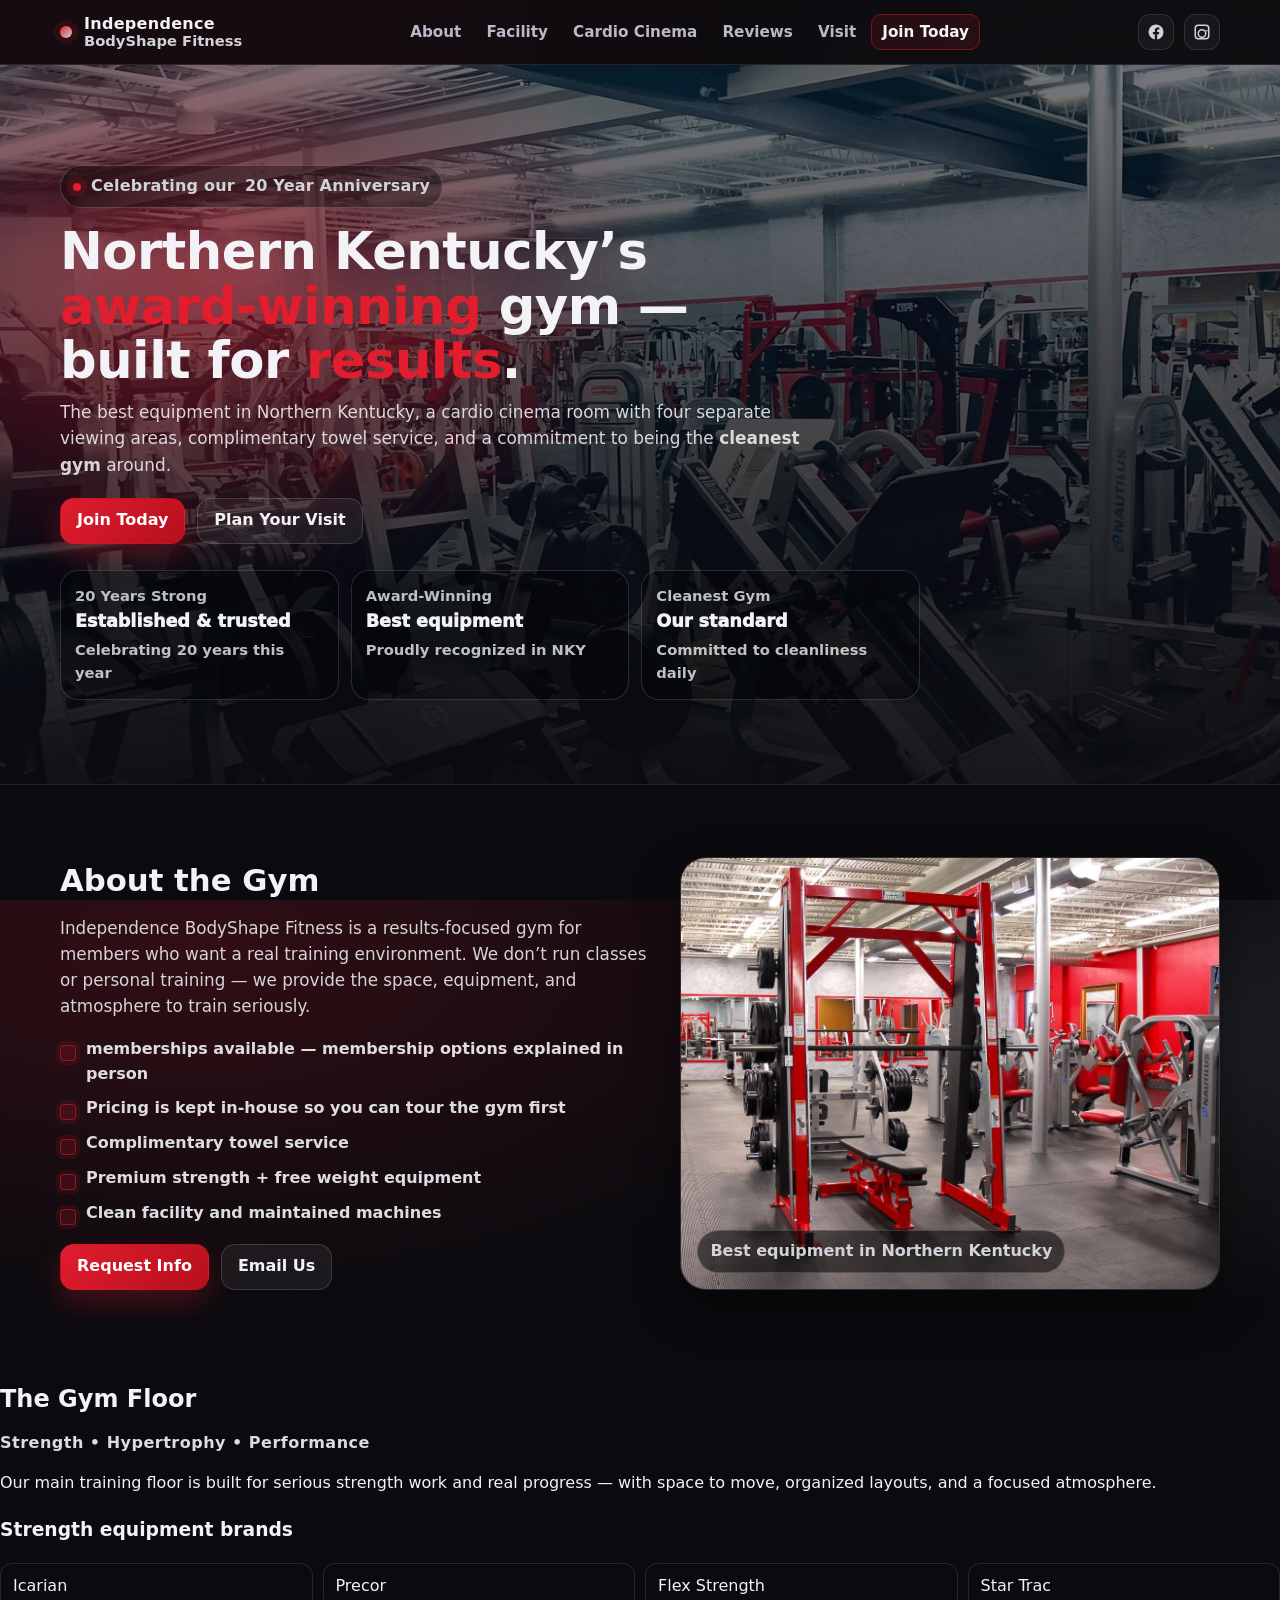
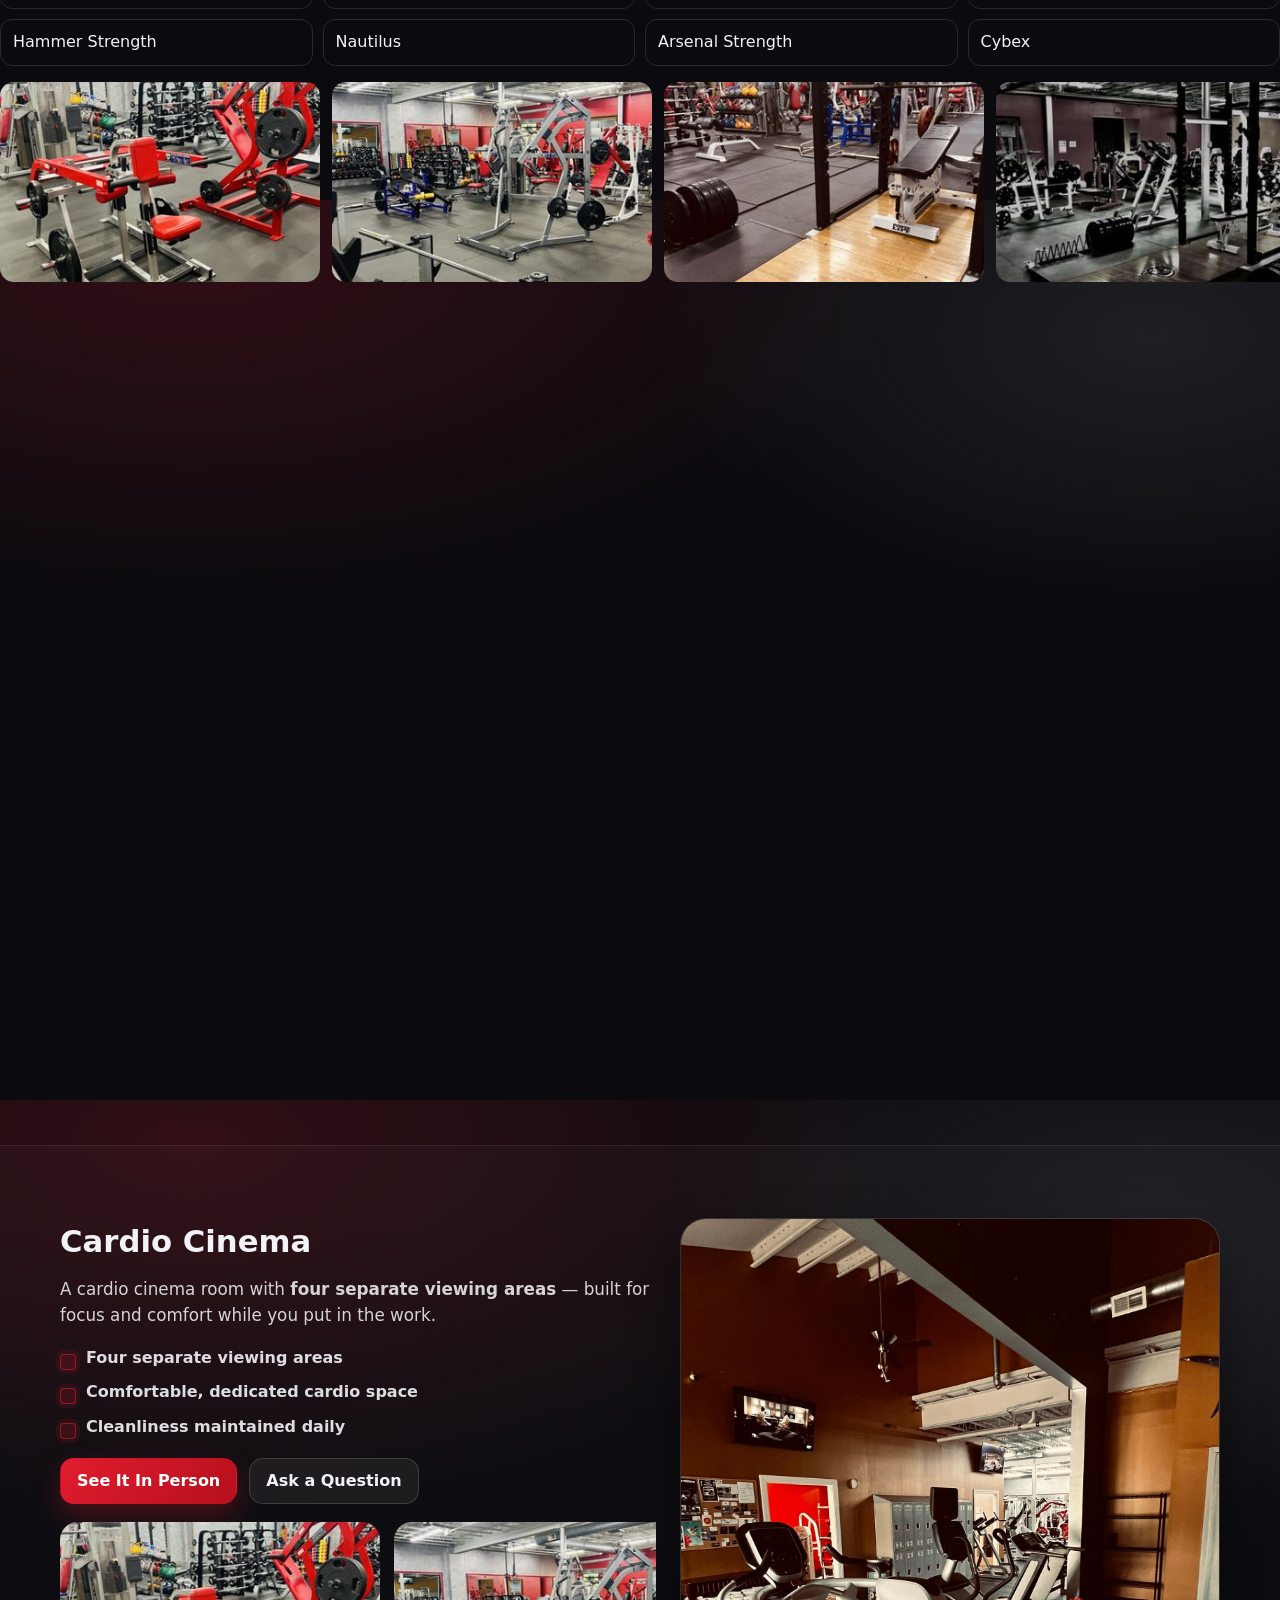
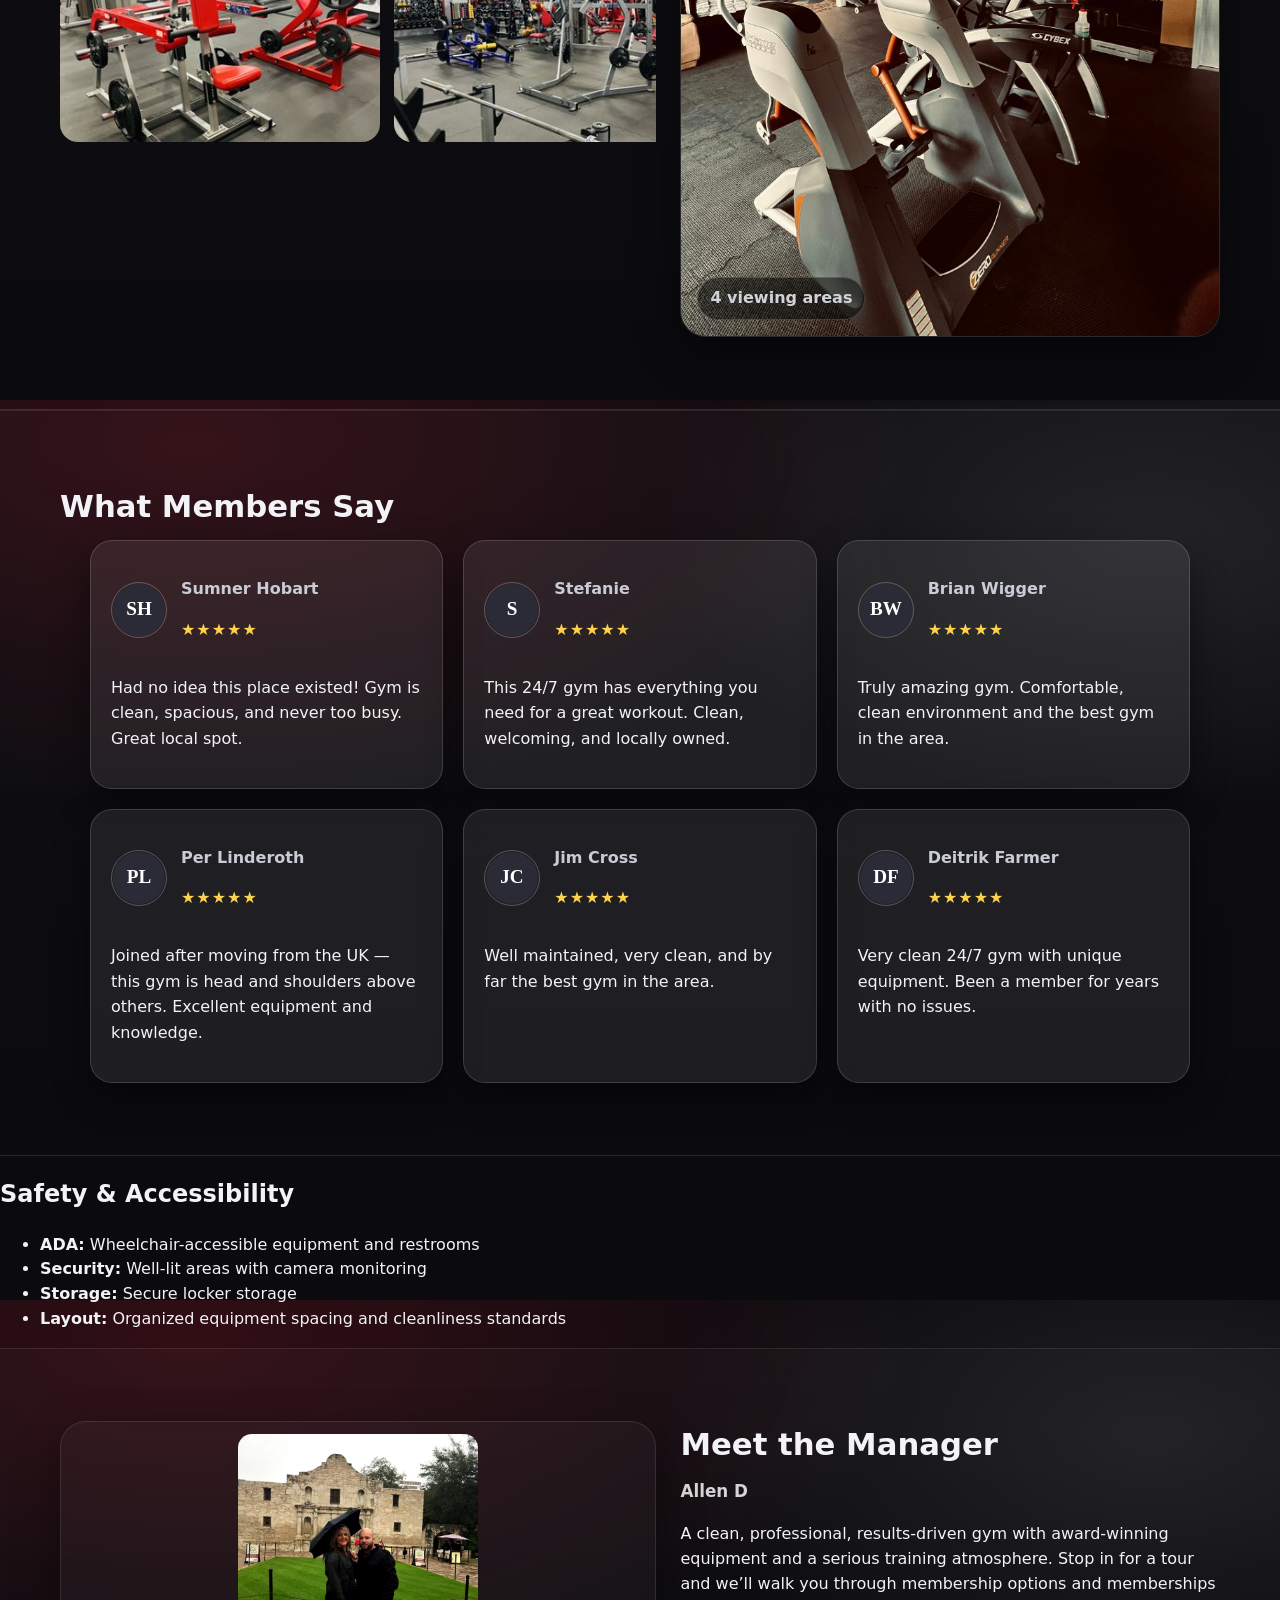
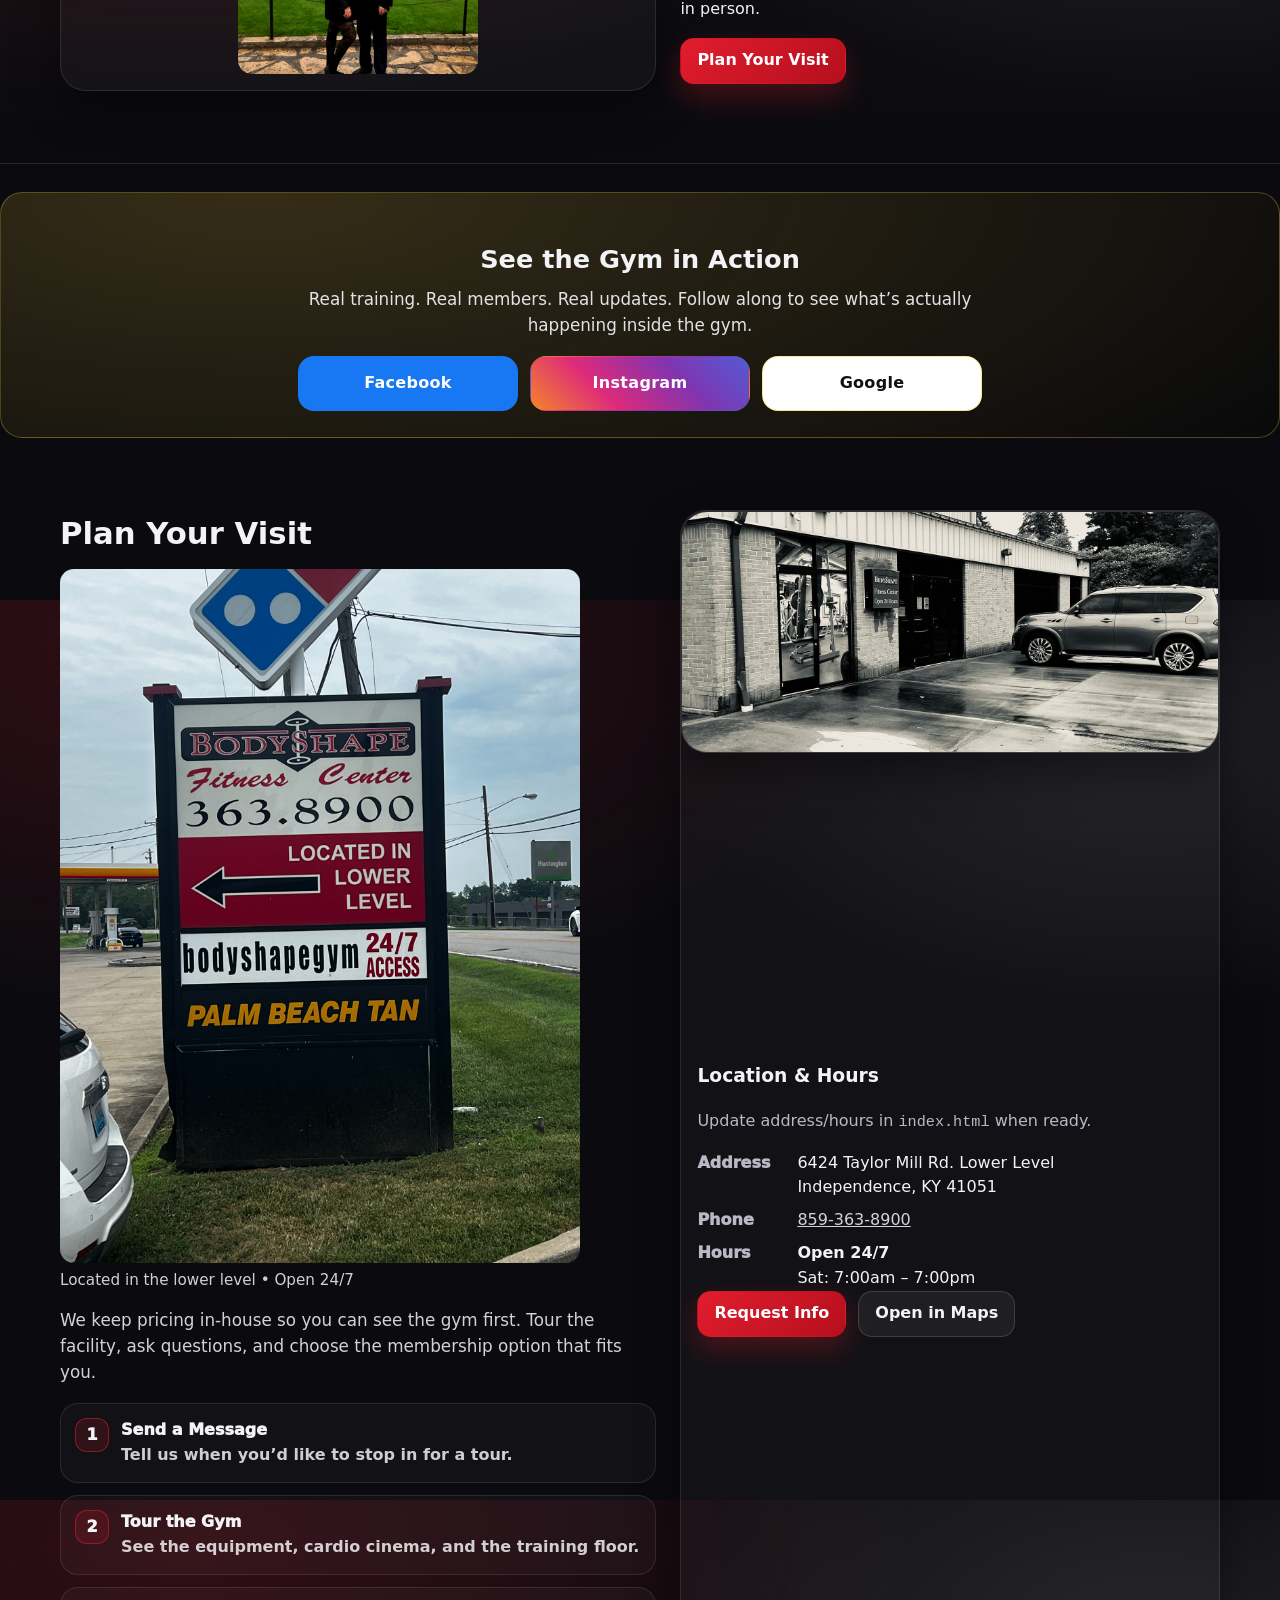
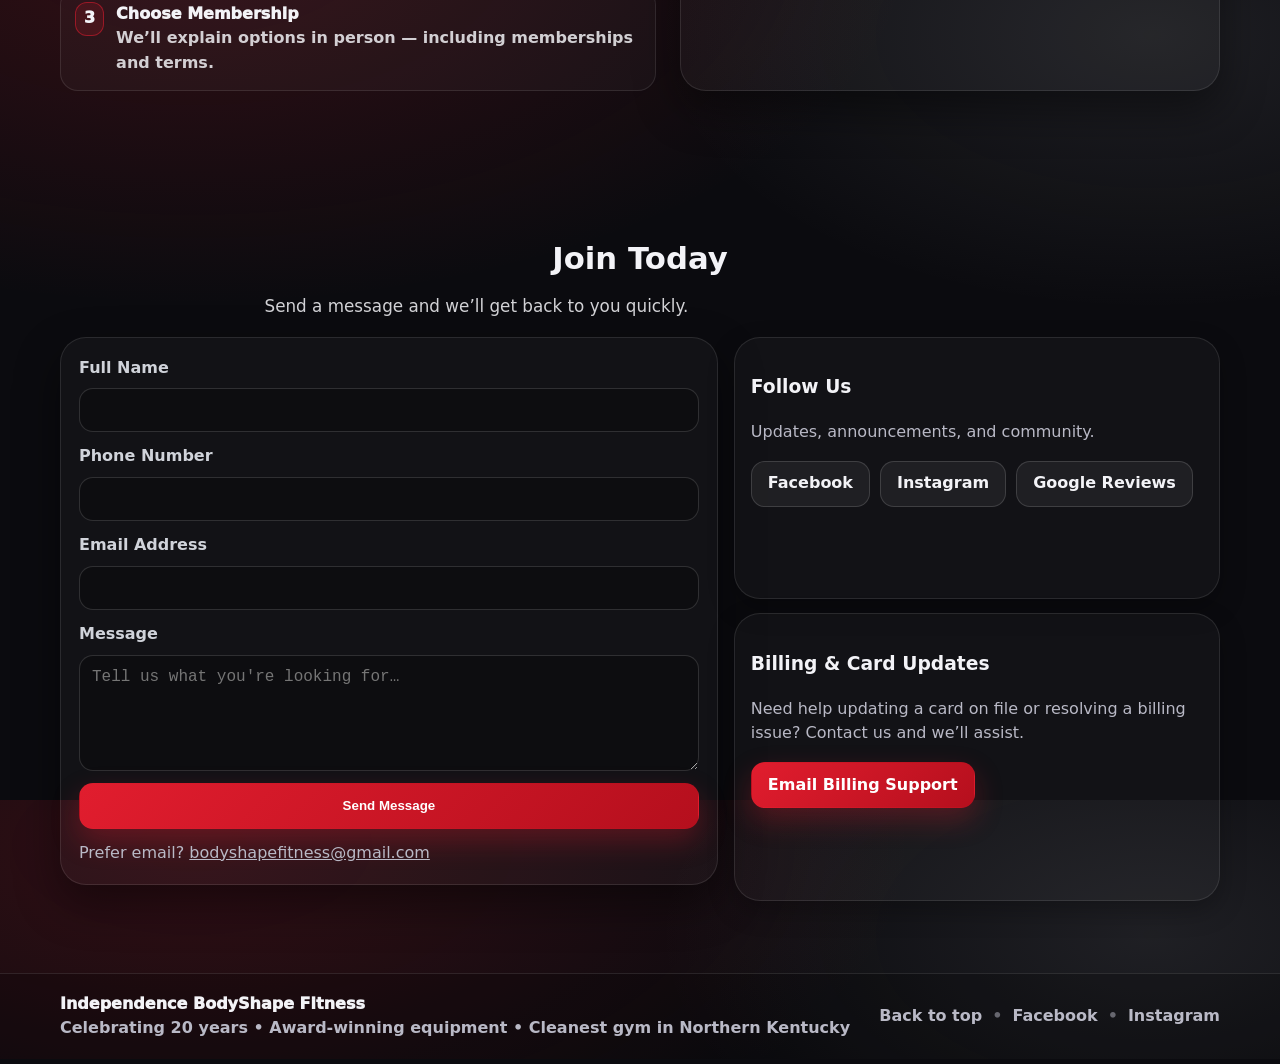
==== commit 8ebd8868: "Add files via upload" ====
--- a/index.html
+++ b/index.html
@@ -3,8 +3,8 @@
 <head>
   <meta charset="utf-8" />
   <meta name="viewport" content="width=device-width,initial-scale=1" />
-  <title>24/7 Gym in Independence, KY | Independence BodyShape Fitness</title>
-  <meta name="description" content="Looking for a 24/7 gym in Independence, KY? Independence BodyShape Fitness offers award-winning equipment, a cardio cinema, and a clean, serious training environment. Call or message us today." />
+  <title>Independence BodyShape Fitness | 20 Year Anniversary</title>
+  <meta name="description" content="Independence BodyShape Fitness — award-winning equipment, cardio cinema, complimentary towel service, and a commitment to being the cleanest gym in Northern Kentucky." />
   <meta name="theme-color" content="#0b0b0f" />
 
   <!-- Open Graph -->
@@ -12,38 +12,8 @@
   <meta property="og:description" content="Celebrating 20 years. The cleanest gym in Northern Kentucky with award-winning equipment and cardio cinema." />
   <meta property="og:type" content="website" />
   <meta property="og:image" content="assets/img/516245078_1306336264832117_2368290094586174251_n.jpg" />
-<link rel="stylesheet" href="assets/css/styles_scrollfix.css?v=5" />
-
-<script type="application/ld+json">
-{
-  "@context": "https://schema.org",
-  "@type": "Gym",
-  "name": "Independence BodyShape Fitness",
-  "url": "https://www.independencebodyshape.com",
-  "telephone": "+1-859-363-8900",
-  "address": {
-    "@type": "PostalAddress",
-    "streetAddress": "6424 Taylor Mill Rd. Lower Level",
-    "addressLocality": "Independence",
-    "addressRegion": "KY",
-    "postalCode": "41051",
-    "addressCountry": "US"
-  },
-  "openingHoursSpecification": [
-    {
-      "@type": "OpeningHoursSpecification",
-      "dayOfWeek": [
-        "Monday","Tuesday","Wednesday",
-        "Thursday","Friday","Saturday","Sunday"
-      ],
-      "opens": "00:00",
-      "closes": "23:59"
-    }
-  ]
-}
-</script>
- 
-
+
+  <link rel="stylesheet" href="assets/css/styles_scrollfix.css?v=3?v=5" />
 </head>
 
 <body>
@@ -113,18 +83,13 @@
       <div class="hero__overlay"></div>
       <div class="container hero__content">
         <div class="badge"><span class="badge__dot" aria-hidden="true"></span>Celebrating our <strong>20 Year Anniversary</strong></div>
-          <h1 class="hero__title">
-  24/7 Gym in Independence, Kentucky — <span class="accent">Award-Winning</span> & Built for <span class="accent">Results</span>
-</h1>
+        <h1 class="hero__title">
+          Northern Kentucky’s <span class="accent">award-winning</span> gym — built for <span class="accent">results</span>.
+        </h1>
         <p class="hero__subtitle">
           The best equipment in Northern Kentucky, a cardio cinema room with four separate viewing areas,
           complimentary towel service, and a commitment to being the <strong>cleanest gym</strong> around.
         </p>
-        <p class="hero__local">
-  Independence BodyShape Fitness is a locally owned 24/7 gym located in Independence, KY.
-  We provide serious training equipment, a clean facility, and flexible access for members
-  who want to train on their own schedule. Call or message us to plan a visit today.
-</p>
         <div class="hero__actions">
           <a class="btn btn--primary" href="#contact">Join Today</a>
           <a class="btn btn--ghost" href="#visit">Plan Your Visit</a>
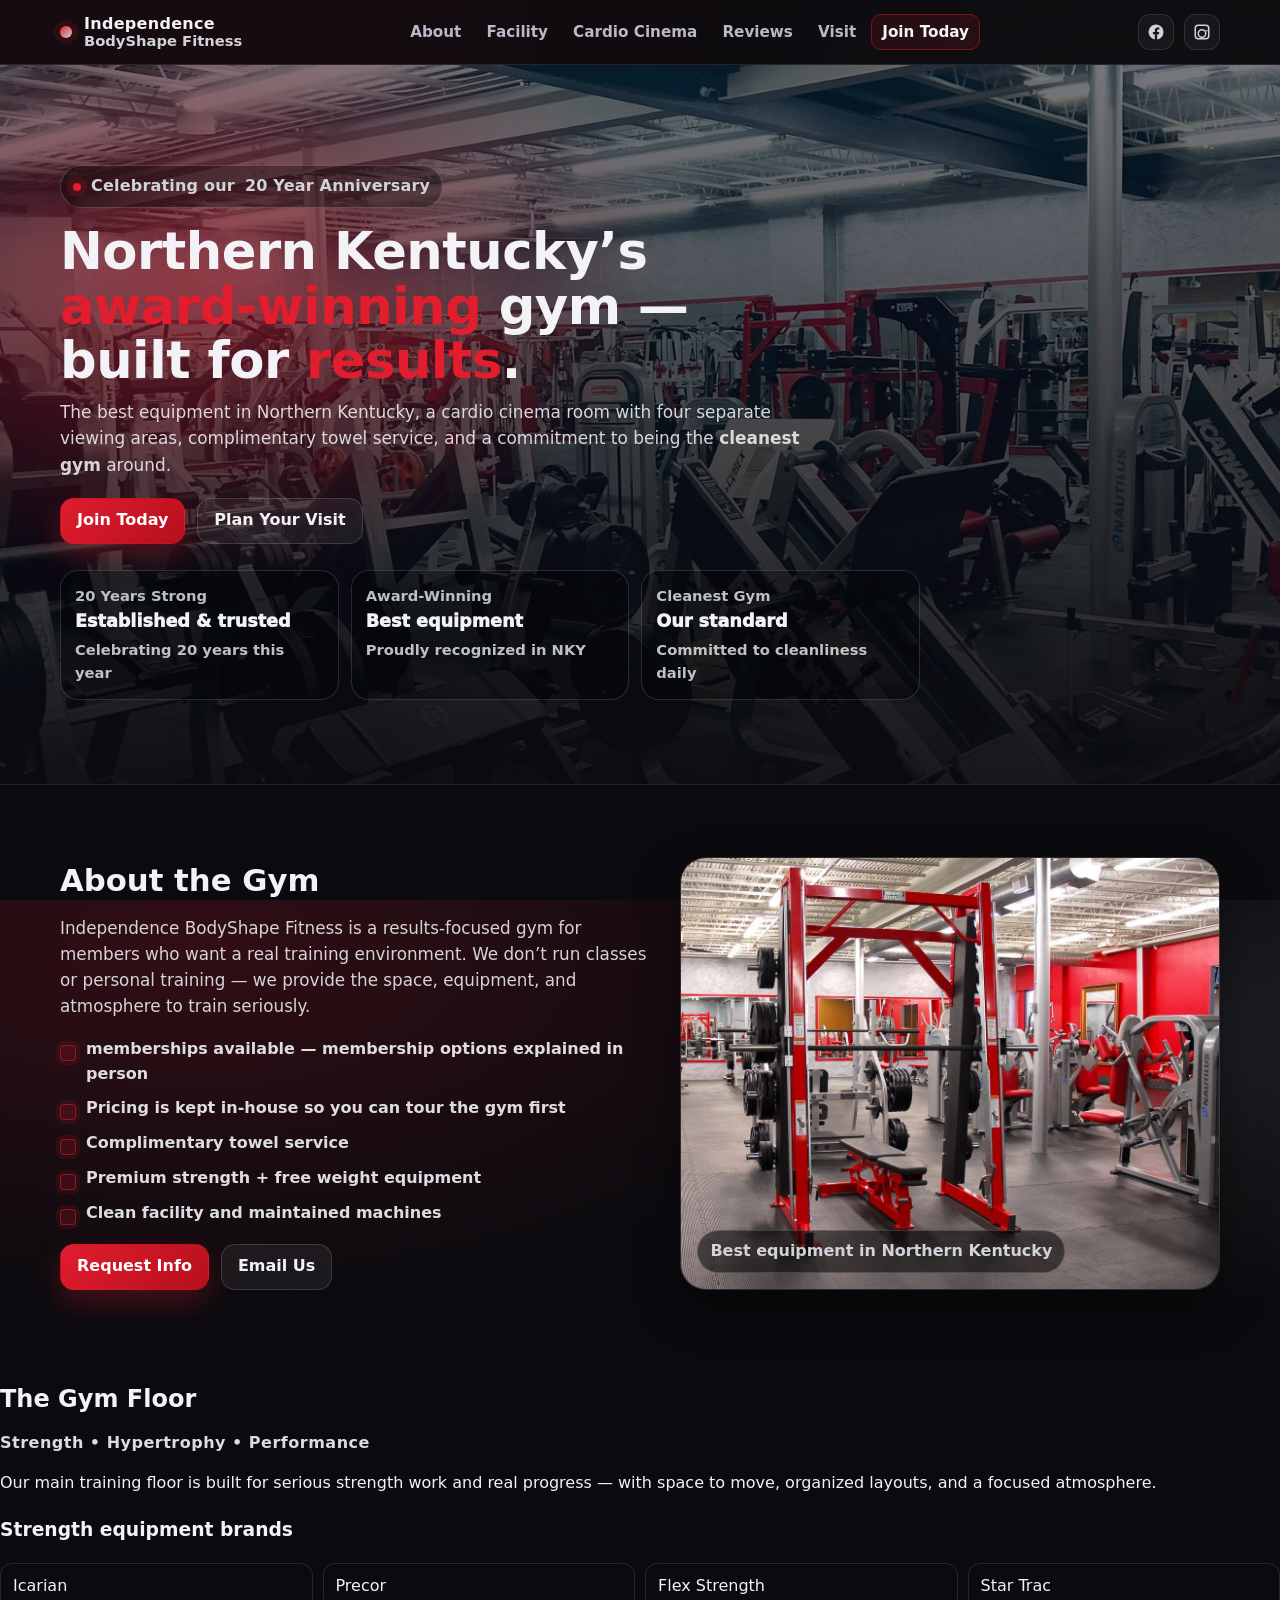
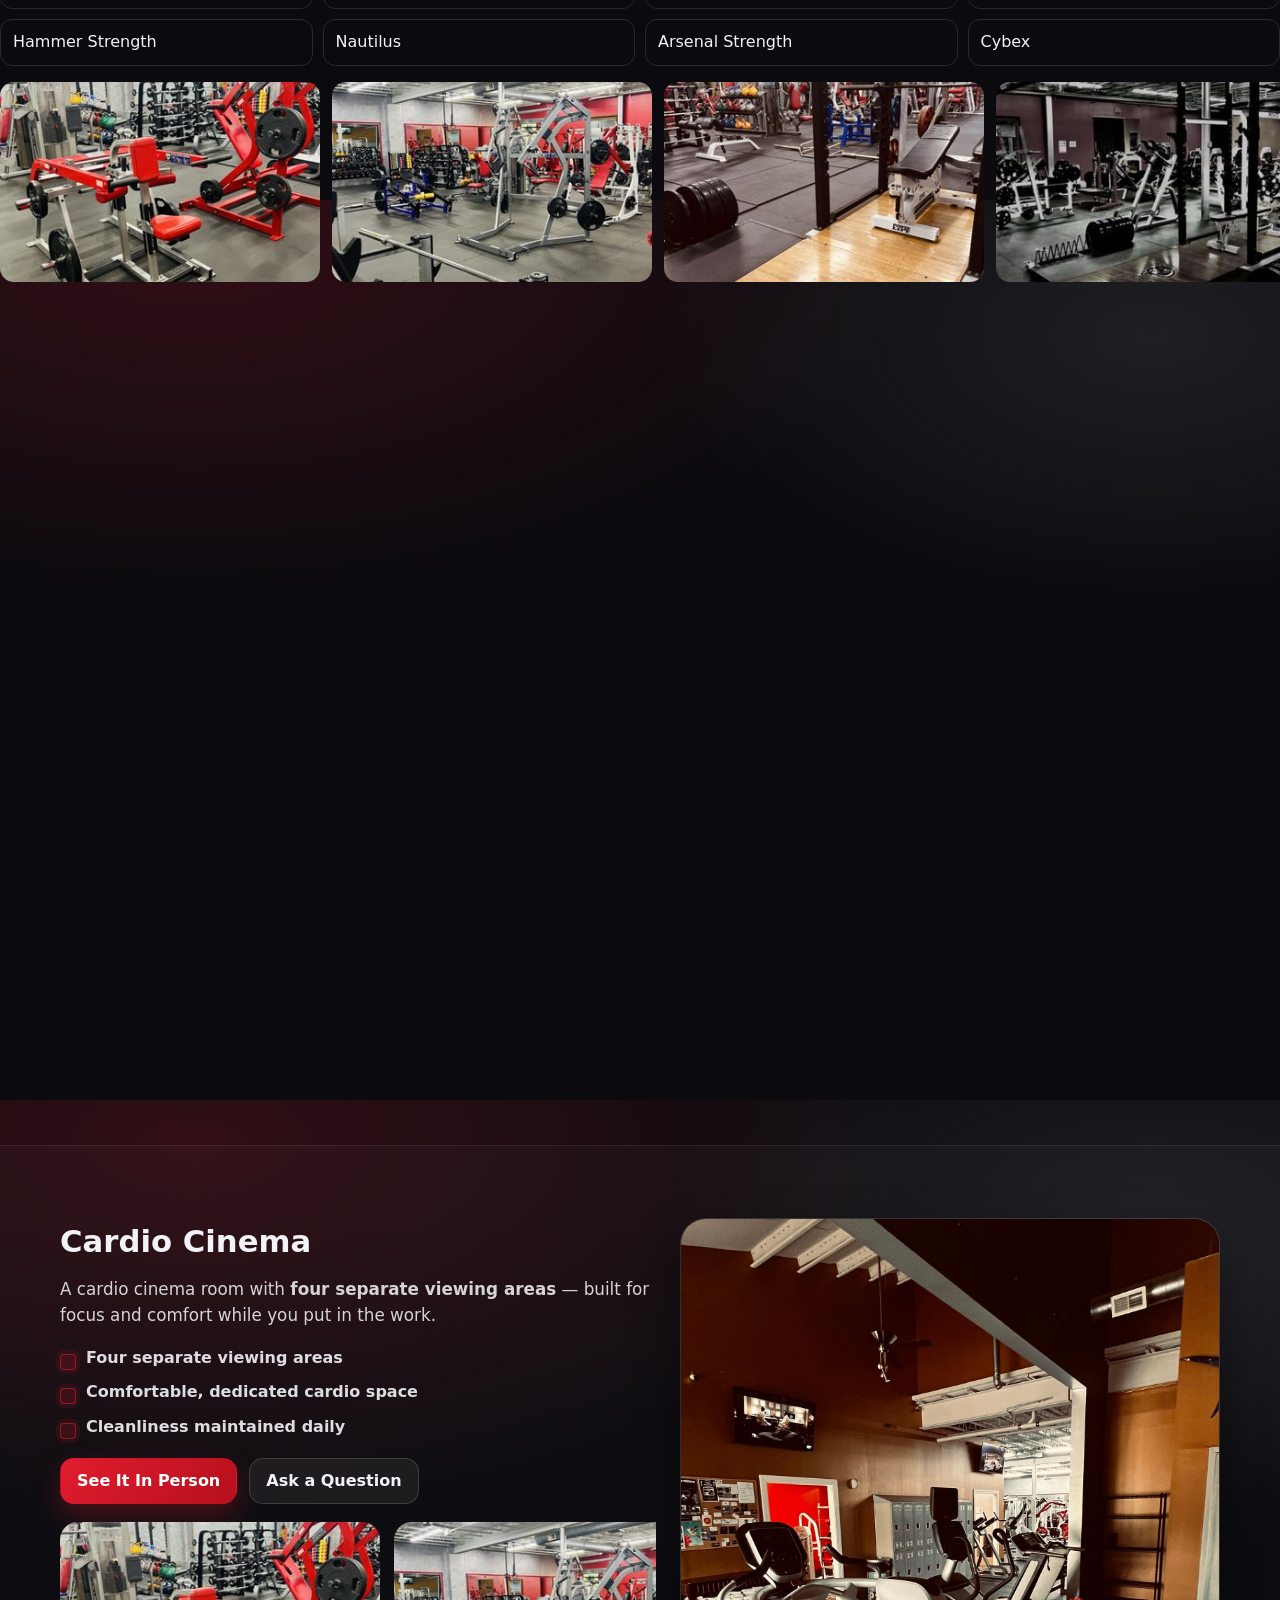
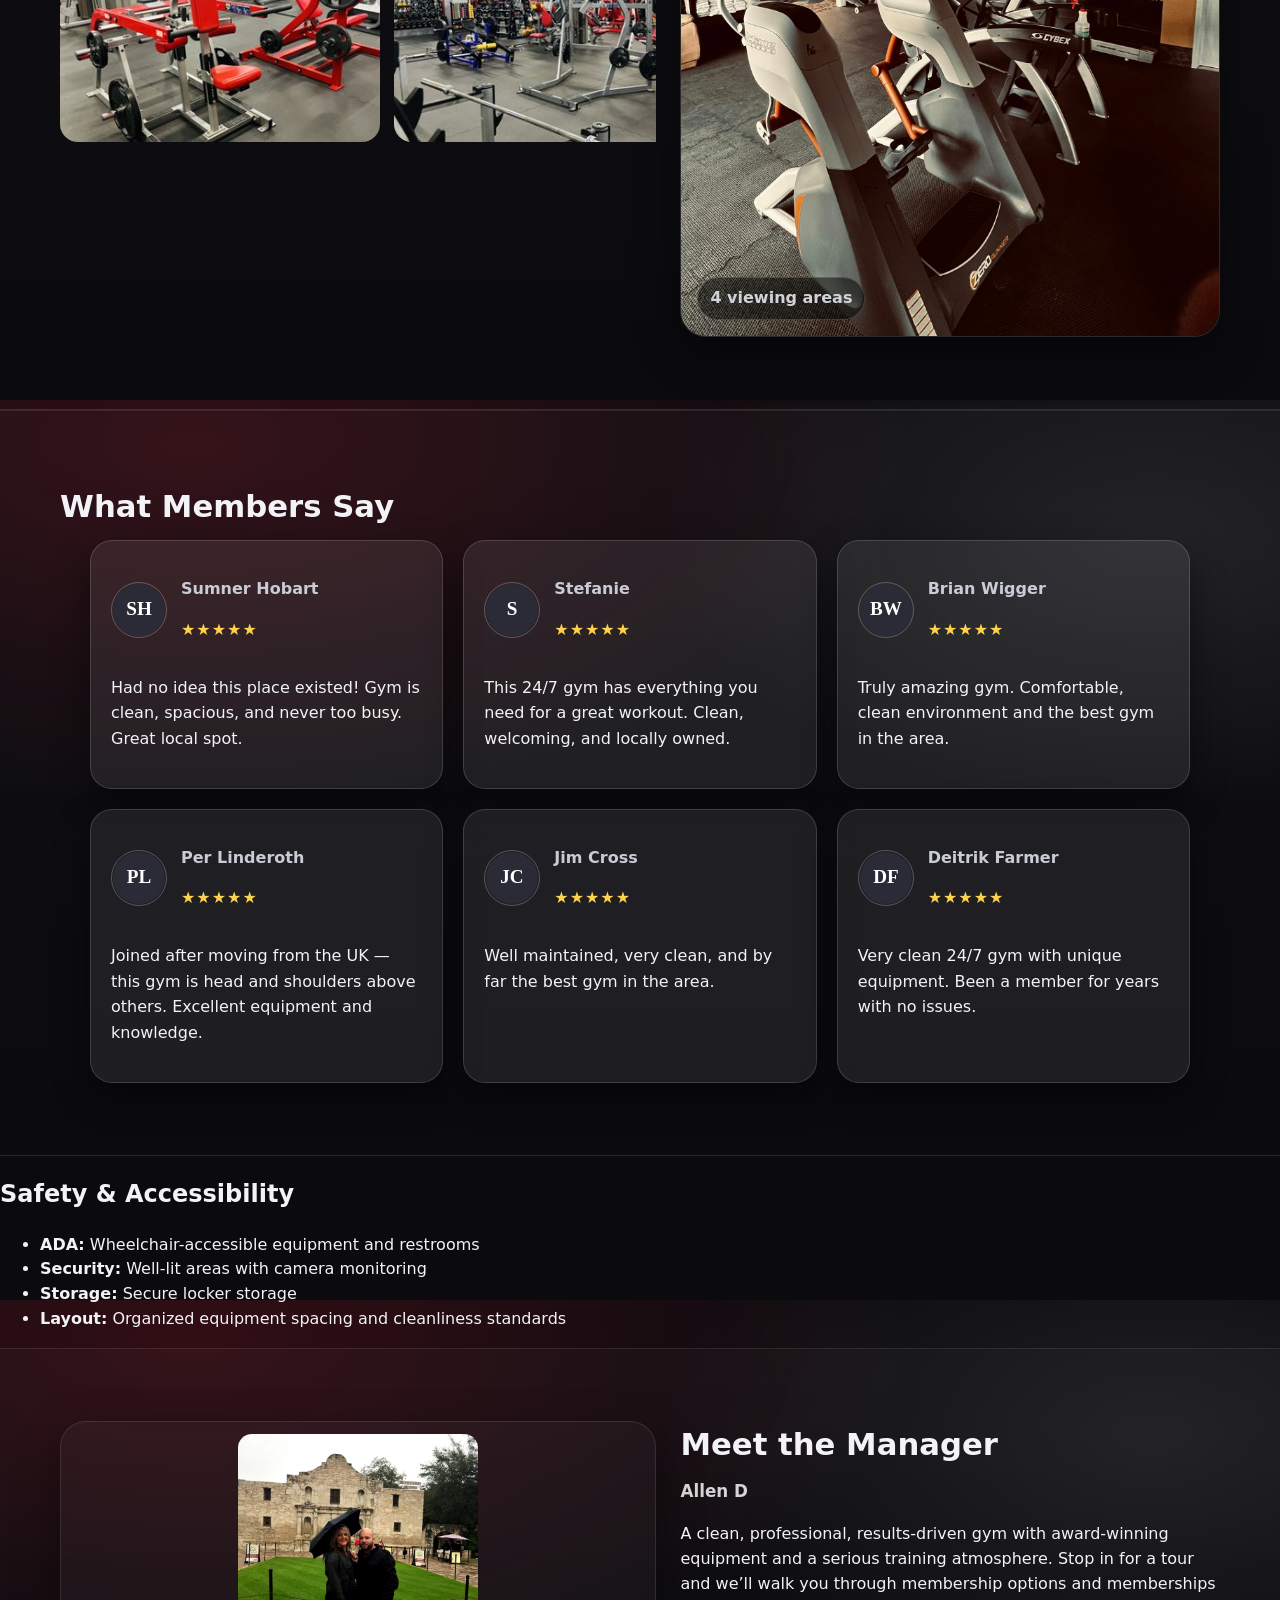
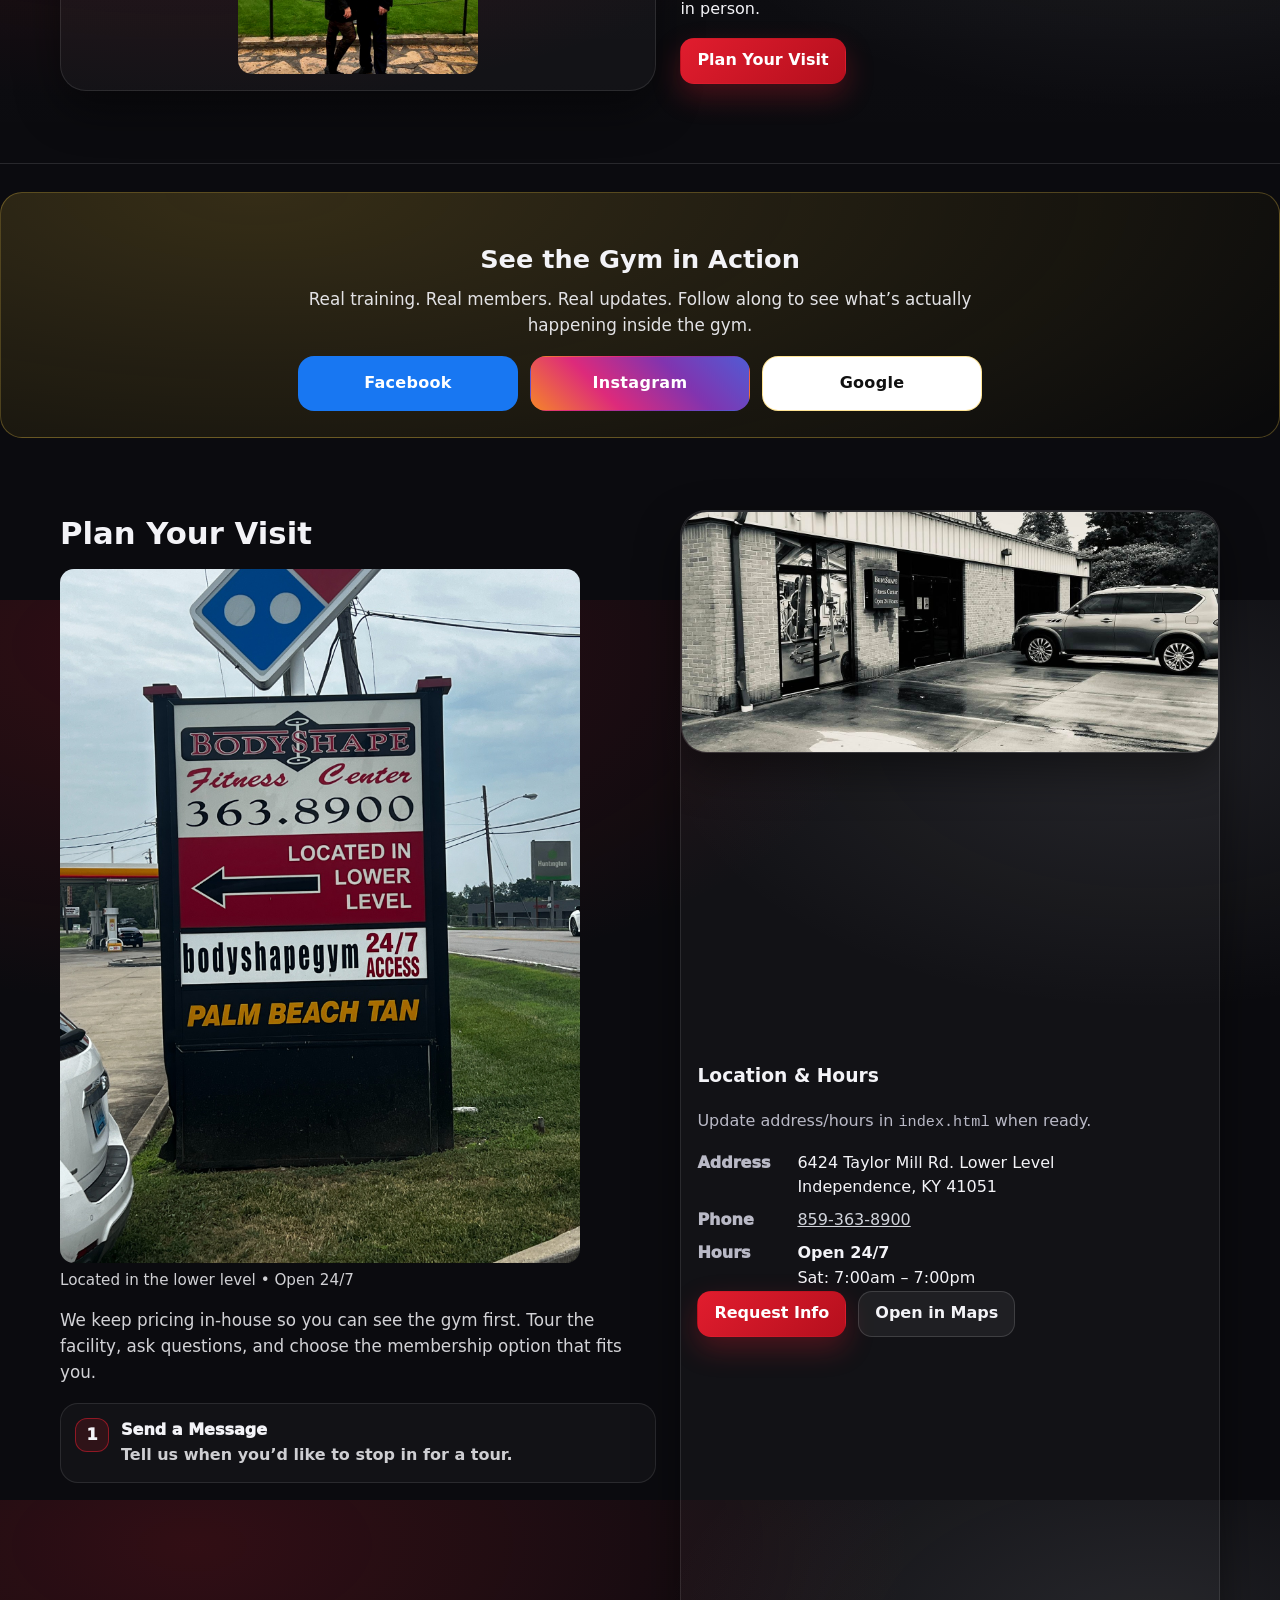
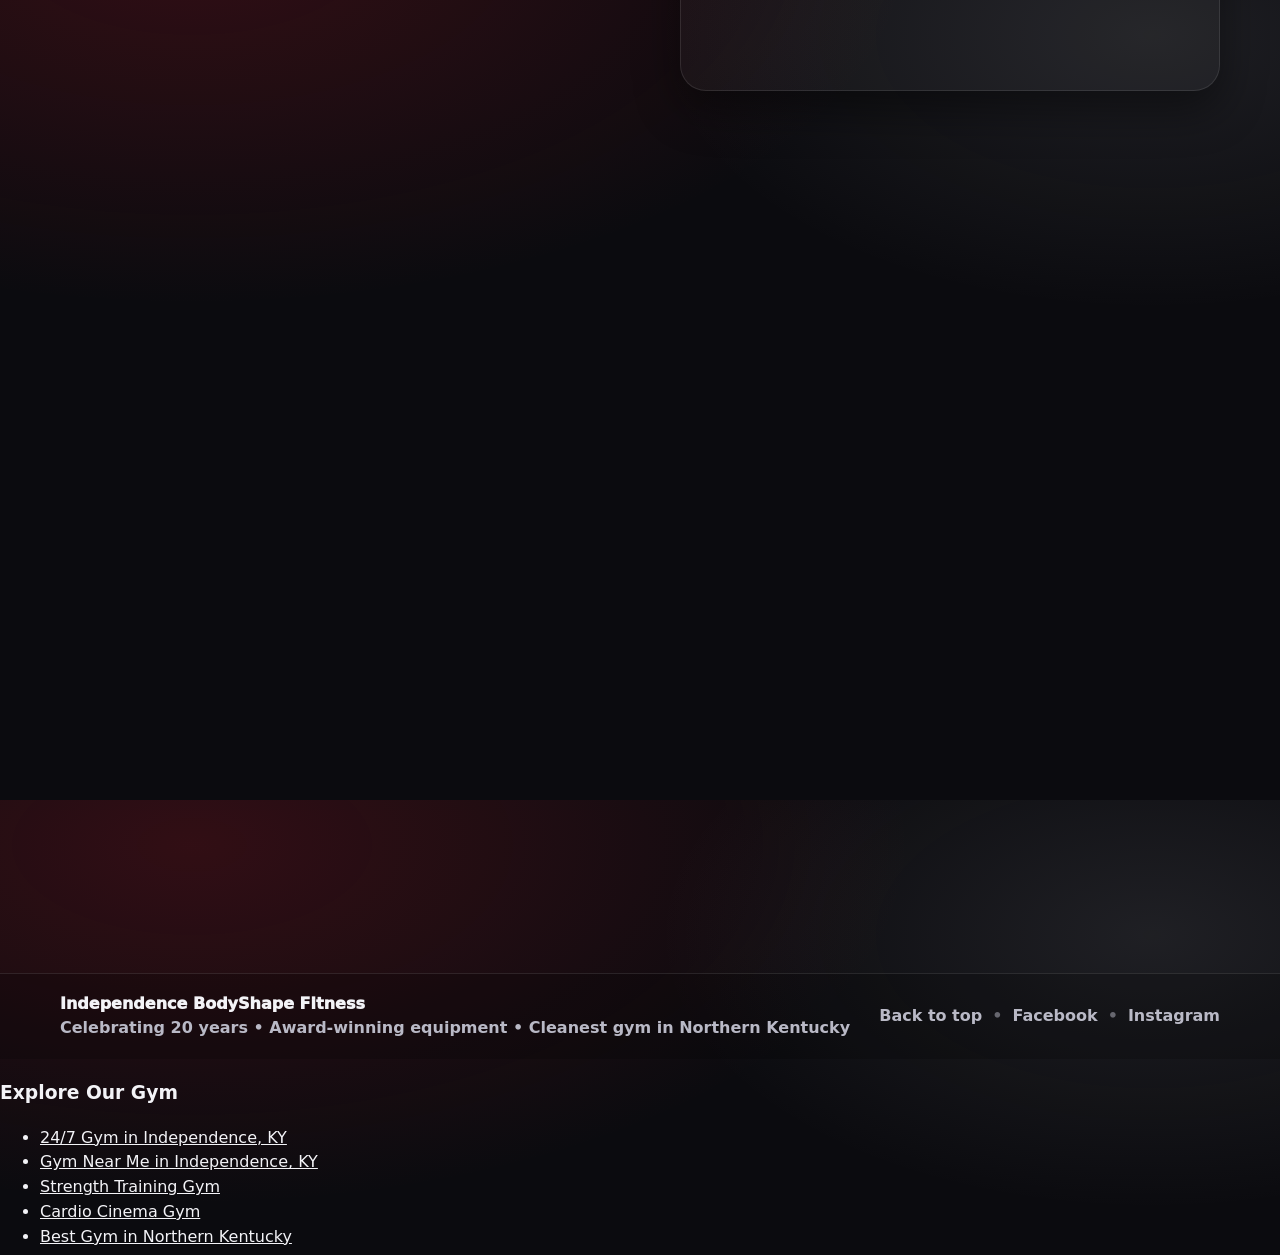
==== commit e5cb450b: "Add gym exploration links to index.html" ====
--- a/index.html
+++ b/index.html
@@ -581,7 +581,15 @@
   });
 })();
 </script>
-
+<h3>Explore Our Gym</h3>
+<ul>
+  <li><a href="/24-7-gym-independence-ky.html">24/7 Gym in Independence, KY</a></li>
+  <li><a href="/gym-near-me-independence-ky.html">Gym Near Me in Independence, KY</a></li>
+  <li><a href="/strength-training-gym-independence-ky.html">Strength Training Gym</a></li>
+  <li><a href="/cardio-cinema-gym-independence-ky.html">Cardio Cinema Gym</a></li>
+  <li><a href="/best-gym-northern-kentucky.html">Best Gym in Northern Kentucky</a></li>
+</ul>
+          
 <!-- IBS_VERSION: FINAL_PUBLISH -->
 </body>
 </html>
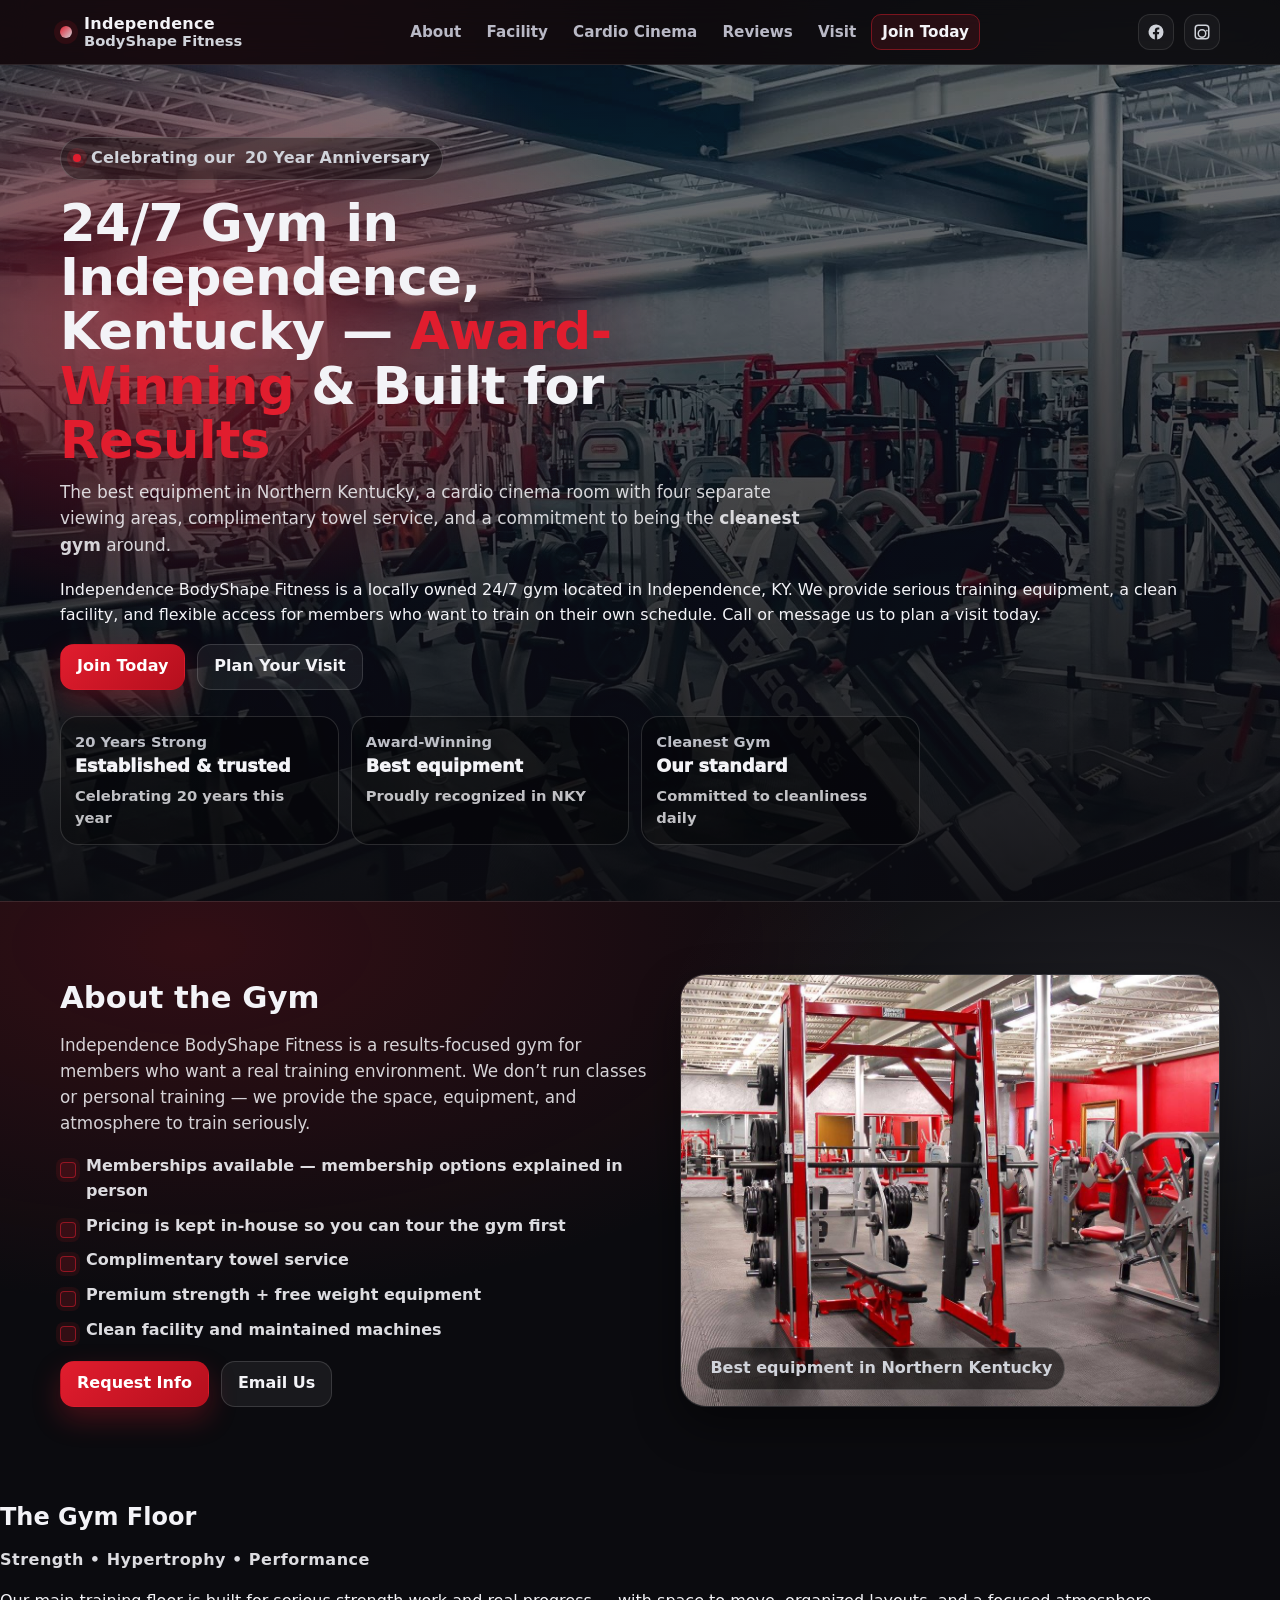
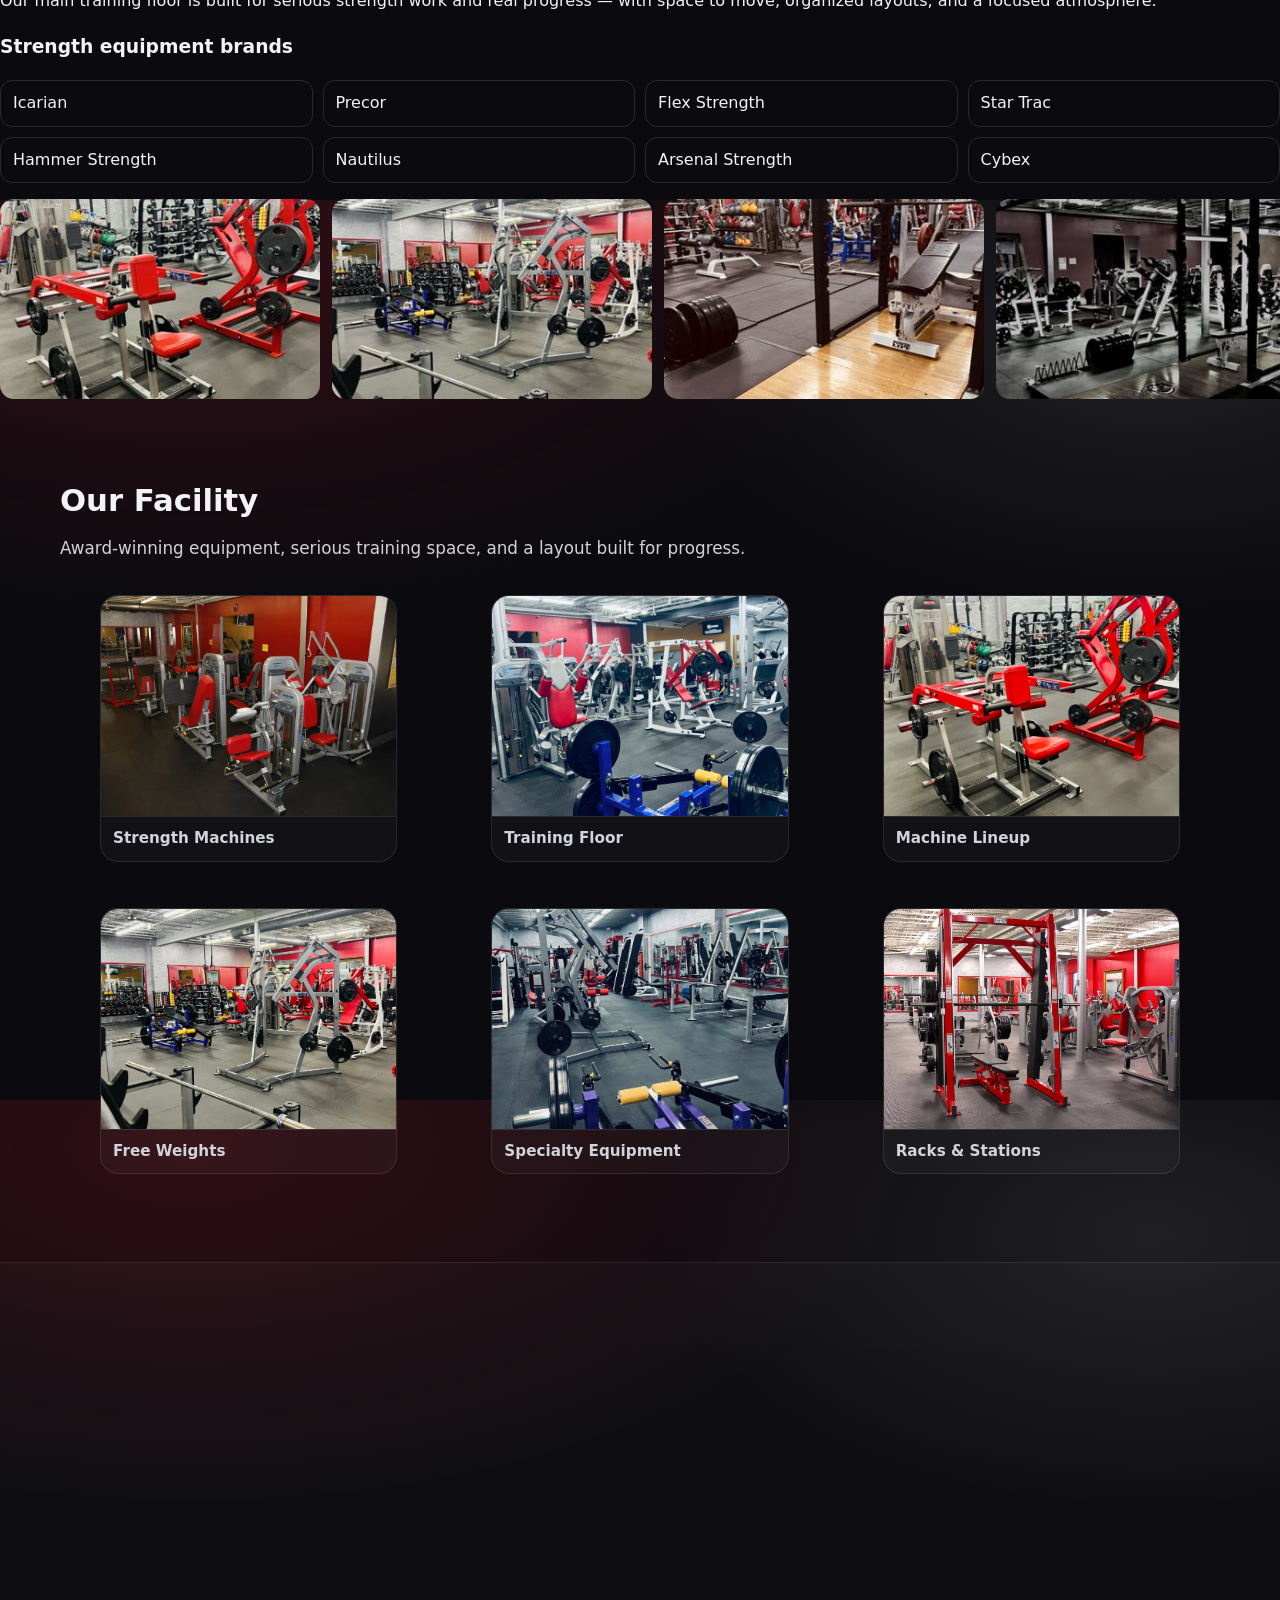
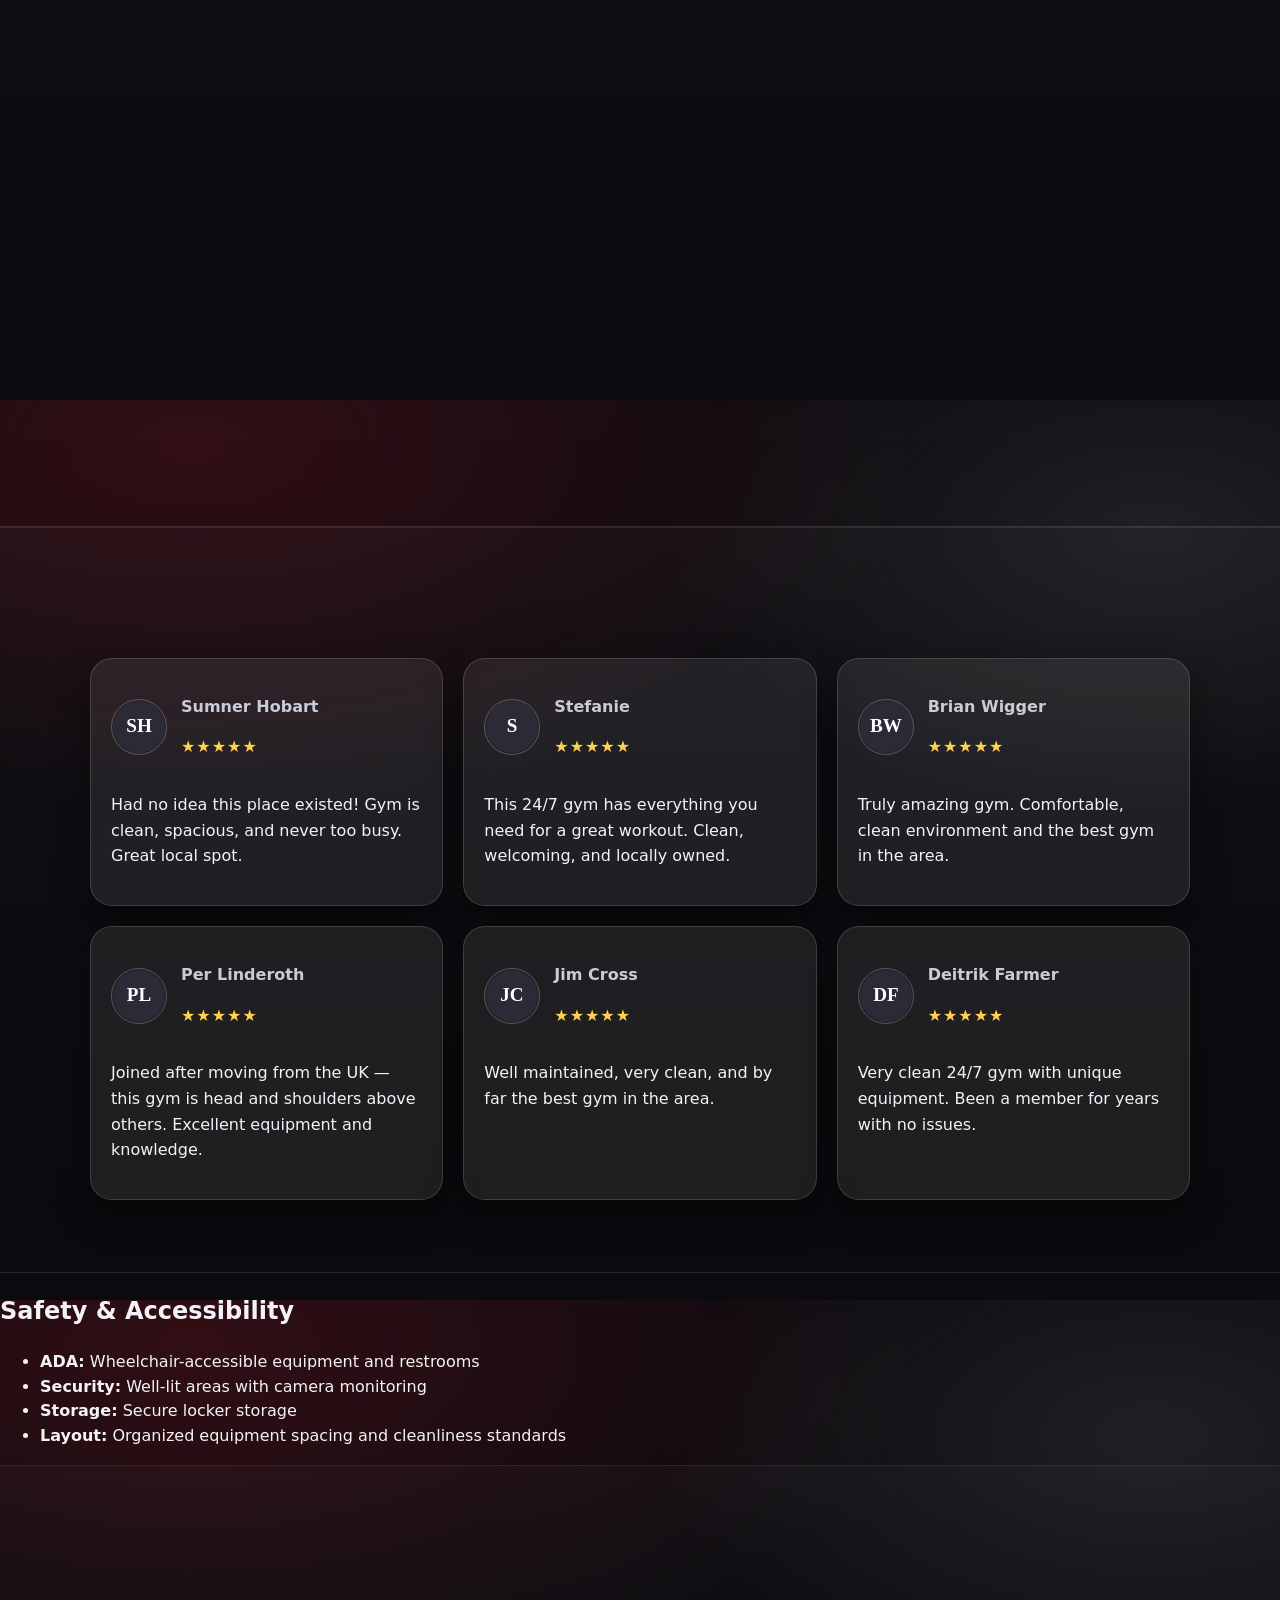
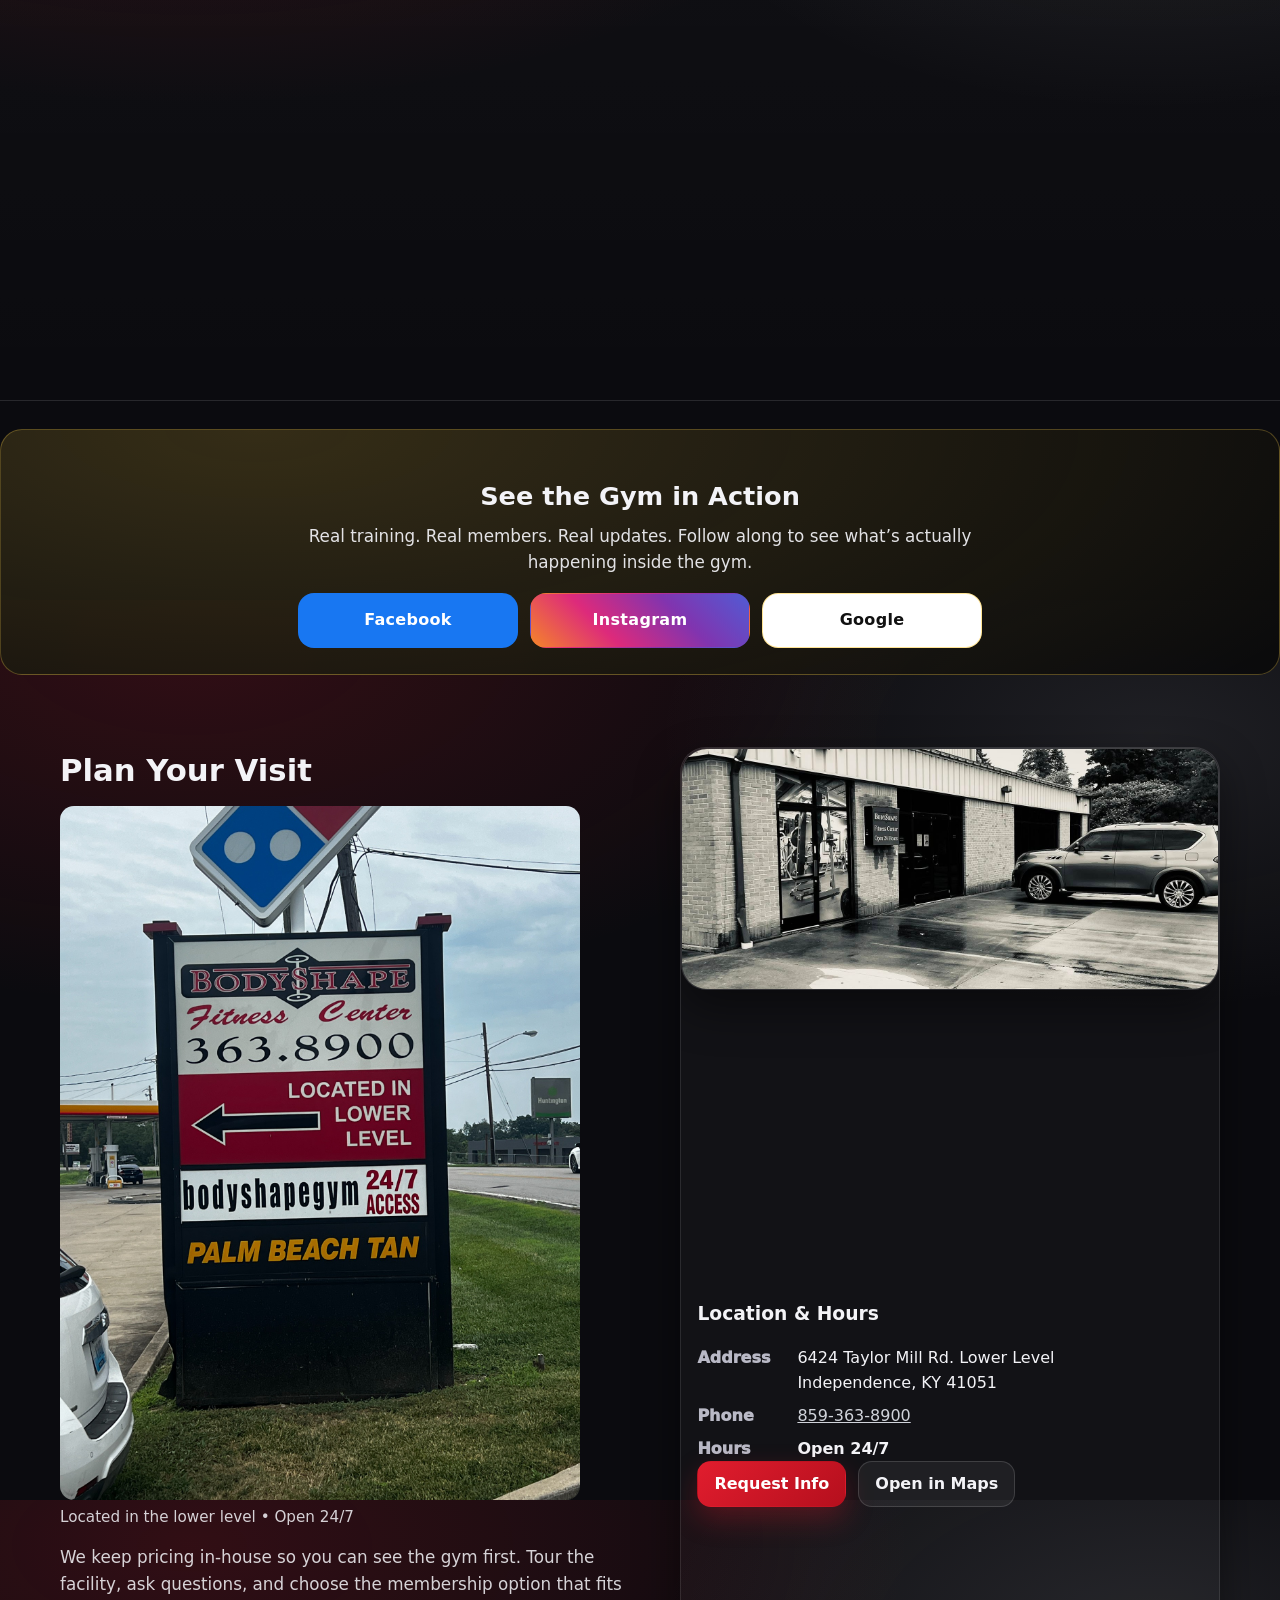
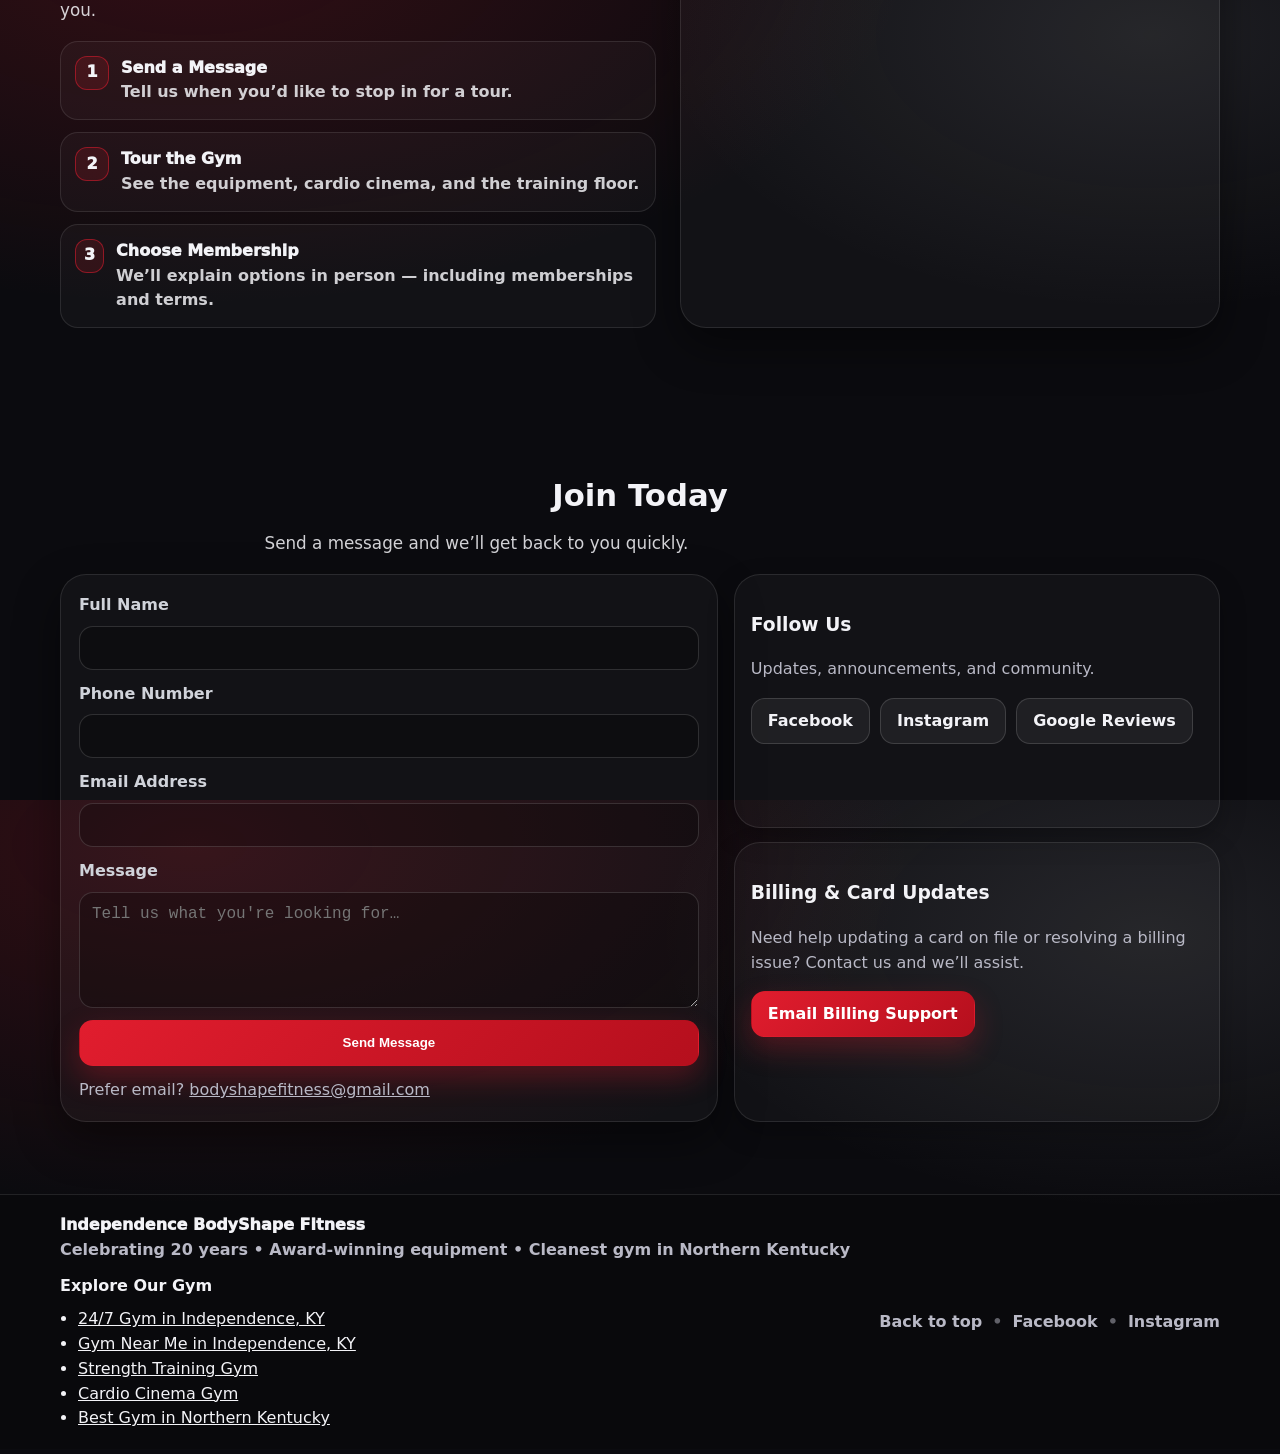
==== commit 37ab9dc3: "Update the word 'Hello' to 'Goodbye'" ====
--- a/index.html
+++ b/index.html
@@ -1,10 +1,12 @@
 <!-- force rebuild -->
+<!doctype html>
 <html lang="en">
 <head>
   <meta charset="utf-8" />
   <meta name="viewport" content="width=device-width,initial-scale=1" />
-  <title>Independence BodyShape Fitness | 20 Year Anniversary</title>
-  <meta name="description" content="Independence BodyShape Fitness — award-winning equipment, cardio cinema, complimentary towel service, and a commitment to being the cleanest gym in Northern Kentucky." />
+
+  <title>24/7 Gym in Independence, KY | Independence BodyShape Fitness</title>
+  <meta name="description" content="Looking for a 24/7 gym in Independence, KY? Independence BodyShape Fitness offers award-winning equipment, a cardio cinema, and a clean, serious training environment. Call or message us today." />
   <meta name="theme-color" content="#0b0b0f" />
 
   <!-- Open Graph -->
@@ -13,11 +15,41 @@
   <meta property="og:type" content="website" />
   <meta property="og:image" content="assets/img/516245078_1306336264832117_2368290094586174251_n.jpg" />
 
-  <link rel="stylesheet" href="assets/css/styles_scrollfix.css?v=3?v=5" />
+  <link rel="stylesheet" href="assets/css/styles_scrollfix.css?v=5" />
+
+  <!-- Local Business / Gym Schema -->
+  <script type="application/ld+json">
+  {
+    "@context": "https://schema.org",
+    "@type": "Gym",
+    "name": "Independence BodyShape Fitness",
+    "url": "https://www.independencebodyshape.com",
+    "telephone": "+1-859-363-8900",
+    "address": {
+      "@type": "PostalAddress",
+      "streetAddress": "6424 Taylor Mill Rd. Lower Level",
+      "addressLocality": "Independence",
+      "addressRegion": "KY",
+      "postalCode": "41051",
+      "addressCountry": "US"
+    },
+    "openingHoursSpecification": [
+      {
+        "@type": "OpeningHoursSpecification",
+        "dayOfWeek": [
+          "Monday","Tuesday","Wednesday",
+          "Thursday","Friday","Saturday","Sunday"
+        ],
+        "opens": "00:00",
+        "closes": "23:59"
+      }
+    ]
+  }
+  </script>
 </head>
 
 <body>
-<div class="menu-overlay" id="menu-overlay" hidden></div>
+  <div class="menu-overlay" id="menu-overlay" hidden></div>
   <a class="skip" href="#main">Skip to content</a>
 
   <header class="header" id="top">
@@ -31,13 +63,14 @@
       </a>
 
       <button class="menu-toggle" id="menu-toggle" aria-controls="site-nav" aria-expanded="false">
-  <span class="sr-only">Menu</span>
-  <span aria-hidden="true" class="menu-icon"></span>
-</button>
-<nav class="nav" aria-label="Primary" id="site-nav">
-<button class="view-toggle" id="view-toggle" type="button" aria-pressed="false">
-  View Full Site
-</button>
+        <span class="sr-only">Menu</span>
+        <span aria-hidden="true" class="menu-icon"></span>
+      </button>
+
+      <nav class="nav" aria-label="Primary" id="site-nav">
+        <button class="view-toggle" id="view-toggle" type="button" aria-pressed="false">
+          View Full Site
+        </button>
 
         <a href="#about" class="nav__link">About</a>
         <a href="#facility" class="nav__link">Facility</a>
@@ -83,13 +116,22 @@
       <div class="hero__overlay"></div>
       <div class="container hero__content">
         <div class="badge"><span class="badge__dot" aria-hidden="true"></span>Celebrating our <strong>20 Year Anniversary</strong></div>
+
         <h1 class="hero__title">
-          Northern Kentucky’s <span class="accent">award-winning</span> gym — built for <span class="accent">results</span>.
+          24/7 Gym in Independence, Kentucky — <span class="accent">Award-Winning</span> & Built for <span class="accent">Results</span>
         </h1>
+
         <p class="hero__subtitle">
           The best equipment in Northern Kentucky, a cardio cinema room with four separate viewing areas,
           complimentary towel service, and a commitment to being the <strong>cleanest gym</strong> around.
         </p>
+
+        <p class="hero__local">
+          Independence BodyShape Fitness is a locally owned 24/7 gym located in Independence, KY.
+          We provide serious training equipment, a clean facility, and flexible access for members
+          who want to train on their own schedule. Call or message us to plan a visit today.
+        </p>
+
         <div class="hero__actions">
           <a class="btn btn--primary" href="#contact">Join Today</a>
           <a class="btn btn--ghost" href="#visit">Plan Your Visit</a>
@@ -123,13 +165,15 @@
             Independence BodyShape Fitness is a results-focused gym for members who want a real training environment.
             We don’t run classes or personal training — we provide the space, equipment, and atmosphere to train seriously.
           </p>
+
           <ul class="checklist" id="nav-links">
-            <li><strong>memberships available</strong> — membership options explained in person</li>
+            <li><strong>Memberships available</strong> — membership options explained in person</li>
             <li>Pricing is kept in-house so you can <strong>tour the gym first</strong></li>
             <li><strong>Complimentary towel service</strong></li>
             <li>Premium strength + free weight equipment</li>
             <li>Clean facility and maintained machines</li>
           </ul>
+
           <div class="miniActions">
             <a class="btn btn--primary" href="#contact">Request Info</a>
             <a class="btn btn--ghost" href="mailto:bodyshapefitness@gmail.com?subject=Tour%20Request%20-%20Independence%20BodyShape%20Fitness">Email Us</a>
@@ -143,36 +187,34 @@
       </div>
     </section>
 
-    
-
-<section id="gym-floor">
-  <h2>The Gym Floor</h2>
-  <p class="tagline">Strength • Hypertrophy • Performance</p>
-  <p>
-    Our main training floor is built for serious strength work and real progress — with space to move,
-    organized layouts, and a focused atmosphere.
-  </p>
-  <h3>Strength equipment brands</h3>
-  <div class="brand-grid" aria-label="Strength equipment brands">
-    <div>Icarian</div><div>Precor</div><div>Flex Strength</div><div>Star Trac</div>
-    <div>Hammer Strength</div><div>Nautilus</div><div>Arsenal Strength</div><div>Cybex</div>
-  </div>
-  <div class="hscroll gym-hscroll" aria-label="Gym Floor photos (scroll)" style="display:flex;gap:12px;overflow-x:auto;-webkit-overflow-scrolling:touch;scroll-snap-type:x mandatory;padding:10px 2px 6px;">
-
-    <div class="slide" style="flex:0 0 auto;width:min(320px,82vw);scroll-snap-align:start;border-radius:14px;overflow:hidden;"><img src="assets/img/gym-floor/gym-floor-1.jpg" alt="Gym Floor photo" loading="lazy" style="width:100%;height:200px;object-fit:cover;display:block;"></div>
-    <div class="slide" style="flex:0 0 auto;width:min(320px,82vw);scroll-snap-align:start;border-radius:14px;overflow:hidden;"><img src="assets/img/gym-floor/gym-floor-2.jpg" alt="Gym Floor photo" loading="lazy" style="width:100%;height:200px;object-fit:cover;display:block;"></div>
-    <div class="slide" style="flex:0 0 auto;width:min(320px,82vw);scroll-snap-align:start;border-radius:14px;overflow:hidden;"><img src="assets/img/gym-floor/gym-floor-3.jpg" alt="Gym Floor photo" loading="lazy" style="width:100%;height:200px;object-fit:cover;display:block;"></div>
-    <div class="slide" style="flex:0 0 auto;width:min(320px,82vw);scroll-snap-align:start;border-radius:14px;overflow:hidden;"><img src="assets/img/gym-floor/gym-floor-4.jpg" alt="Gym Floor photo" loading="lazy" style="width:100%;height:200px;object-fit:cover;display:block;"></div>
-    <div class="slide" style="flex:0 0 auto;width:min(320px,82vw);scroll-snap-align:start;border-radius:14px;overflow:hidden;"><img src="assets/img/gym-floor/gym-floor-5.jpg" alt="Gym Floor photo" loading="lazy" style="width:100%;height:200px;object-fit:cover;display:block;"></div>
-    <div class="slide" style="flex:0 0 auto;width:min(320px,82vw);scroll-snap-align:start;border-radius:14px;overflow:hidden;"><img src="assets/img/gym-floor/gym-floor-6.jpg" alt="Gym Floor photo" loading="lazy" style="width:100%;height:200px;object-fit:cover;display:block;"></div>
-    <div class="slide" style="flex:0 0 auto;width:min(320px,82vw);scroll-snap-align:start;border-radius:14px;overflow:hidden;"><img src="assets/img/gym-floor/gym-floor-7.jpg" alt="Gym Floor photo" loading="lazy" style="width:100%;height:200px;object-fit:cover;display:block;"></div>
-    <div class="slide" style="flex:0 0 auto;width:min(320px,82vw);scroll-snap-align:start;border-radius:14px;overflow:hidden;"><img src="assets/img/gym-floor/gym-floor-8.jpg" alt="Gym Floor photo" loading="lazy" style="width:100%;height:200px;object-fit:cover;display:block;"></div>
-    <div class="slide" style="flex:0 0 auto;width:min(320px,82vw);scroll-snap-align:start;border-radius:14px;overflow:hidden;"><img src="assets/img/gym-floor/gym-floor-9.jpg" alt="Gym Floor photo" loading="lazy" style="width:100%;height:200px;object-fit:cover;display:block;"></div>
-  
-</div>
-</section>
-
-<section class="section" id="facility">
+    <section id="gym-floor">
+      <h2>The Gym Floor</h2>
+      <p class="tagline">Strength • Hypertrophy • Performance</p>
+      <p>
+        Our main training floor is built for serious strength work and real progress — with space to move,
+        organized layouts, and a focused atmosphere.
+      </p>
+
+      <h3>Strength equipment brands</h3>
+      <div class="brand-grid" aria-label="Strength equipment brands">
+        <div>Icarian</div><div>Precor</div><div>Flex Strength</div><div>Star Trac</div>
+        <div>Hammer Strength</div><div>Nautilus</div><div>Arsenal Strength</div><div>Cybex</div>
+      </div>
+
+      <div class="hscroll gym-hscroll" aria-label="Gym Floor photos (scroll)" style="display:flex;gap:12px;overflow-x:auto;-webkit-overflow-scrolling:touch;scroll-snap-type:x mandatory;padding:10px 2px 6px;">
+        <div class="slide" style="flex:0 0 auto;width:min(320px,82vw);scroll-snap-align:start;border-radius:14px;overflow:hidden;"><img src="assets/img/gym-floor/gym-floor-1.jpg" alt="Gym Floor photo" loading="lazy" style="width:100%;height:200px;object-fit:cover;display:block;"></div>
+        <div class="slide" style="flex:0 0 auto;width:min(320px,82vw);scroll-snap-align:start;border-radius:14px;overflow:hidden;"><img src="assets/img/gym-floor/gym-floor-2.jpg" alt="Gym Floor photo" loading="lazy" style="width:100%;height:200px;object-fit:cover;display:block;"></div>
+        <div class="slide" style="flex:0 0 auto;width:min(320px,82vw);scroll-snap-align:start;border-radius:14px;overflow:hidden;"><img src="assets/img/gym-floor/gym-floor-3.jpg" alt="Gym Floor photo" loading="lazy" style="width:100%;height:200px;object-fit:cover;display:block;"></div>
+        <div class="slide" style="flex:0 0 auto;width:min(320px,82vw);scroll-snap-align:start;border-radius:14px;overflow:hidden;"><img src="assets/img/gym-floor/gym-floor-4.jpg" alt="Gym Floor photo" loading="lazy" style="width:100%;height:200px;object-fit:cover;display:block;"></div>
+        <div class="slide" style="flex:0 0 auto;width:min(320px,82vw);scroll-snap-align:start;border-radius:14px;overflow:hidden;"><img src="assets/img/gym-floor/gym-floor-5.jpg" alt="Gym Floor photo" loading="lazy" style="width:100%;height:200px;object-fit:cover;display:block;"></div>
+        <div class="slide" style="flex:0 0 auto;width:min(320px,82vw);scroll-snap-align:start;border-radius:14px;overflow:hidden;"><img src="assets/img/gym-floor/gym-floor-6.jpg" alt="Gym Floor photo" loading="lazy" style="width:100%;height:200px;object-fit:cover;display:block;"></div>
+        <div class="slide" style="flex:0 0 auto;width:min(320px,82vw);scroll-snap-align:start;border-radius:14px;overflow:hidden;"><img src="assets/img/gym-floor/gym-floor-7.jpg" alt="Gym Floor photo" loading="lazy" style="width:100%;height:200px;object-fit:cover;display:block;"></div>
+        <div class="slide" style="flex:0 0 auto;width:min(320px,82vw);scroll-snap-align:start;border-radius:14px;overflow:hidden;"><img src="assets/img/gym-floor/gym-floor-8.jpg" alt="Gym Floor photo" loading="lazy" style="width:100%;height:200px;object-fit:cover;display:block;"></div>
+        <div class="slide" style="flex:0 0 auto;width:min(320px,82vw);scroll-snap-align:start;border-radius:14px;overflow:hidden;"><img src="assets/img/gym-floor/gym-floor-9.jpg" alt="Gym Floor photo" loading="lazy" style="width:100%;height:200px;object-fit:cover;display:block;"></div>
+      </div>
+    </section>
+
+    <section class="section" id="facility">
       <div class="container">
         <div class="reveal">
           <h2 class="section__title">Our Facility</h2>
@@ -224,15 +266,16 @@
             <a class="btn btn--primary" href="#visit">See It In Person</a>
             <a class="btn btn--ghost" href="#contact">Ask a Question</a>
           </div>
-        
-    <div class="cardio-scroller">
-      <div class="cardio-track">
-        <div class="cardio-item"><img src="assets/img/gym-floor/gym-floor-1.jpg"></div>
-        <div class="cardio-item"><img src="assets/img/gym-floor/gym-floor-2.jpg"></div>
-        <div class="cardio-item"><img src="assets/img/gym-floor/gym-floor-3.jpg"></div>
-      </div>
-    </div>
-    </div>
+
+          <div class="cardio-scroller">
+            <div class="cardio-track">
+              <div class="cardio-item"><img src="assets/img/gym-floor/gym-floor-1.jpg" alt="Cardio cinema photo 1"></div>
+              <div class="cardio-item"><img src="assets/img/gym-floor/gym-floor-2.jpg" alt="Cardio cinema photo 2"></div>
+              <div class="cardio-item"><img src="assets/img/gym-floor/gym-floor-3.jpg" alt="Cardio cinema photo 3"></div>
+            </div>
+          </div>
+        </div>
+
         <div class="cardPhoto reveal">
           <img src="assets/img/517620380_1306336444832099_8194069313658765999_n.jpg" alt="Cardio cinema room" loading="lazy" />
           <div class="cardPhoto__tag">4 viewing areas</div>
@@ -244,98 +287,98 @@
       <div class="container">
         <div class="reveal">
           <h2 class="section__title">What Members Say</h2>
-
-      <div class="reviews-grid">
-        <article class="review-card">
-          <div class="review-top">
-            <img class="review-avatar" src="assets/img/reviewers/sumner_h.svg" alt="Sumner Hobart" loading="lazy" />
-            <div class="review-meta">
-              <p class="review-name">Sumner Hobart</p>
-              <p class="review-stars">★★★★★</p>
-            </div>
-          </div>
-          <p class="review-text">Had no idea this place existed! Gym is clean, spacious, and never too busy. Great local spot.</p>
-        </article>
-
-        <article class="review-card">
-          <div class="review-top">
-            <img class="review-avatar" src="assets/img/reviewers/stefanie.svg" alt="Stefanie" loading="lazy" />
-            <div class="review-meta">
-              <p class="review-name">Stefanie</p>
-              <p class="review-stars">★★★★★</p>
-            </div>
-          </div>
-          <p class="review-text">This 24/7 gym has everything you need for a great workout. Clean, welcoming, and locally owned.</p>
-        </article>
-
-        <article class="review-card">
-          <div class="review-top">
-            <img class="review-avatar" src="assets/img/reviewers/brian_w.svg" alt="Brian Wigger" loading="lazy" />
-            <div class="review-meta">
-              <p class="review-name">Brian Wigger</p>
-              <p class="review-stars">★★★★★</p>
-            </div>
-          </div>
-          <p class="review-text">Truly amazing gym. Comfortable, clean environment and the best gym in the area.</p>
-        </article>
-
-        <article class="review-card">
-          <div class="review-top">
-            <img class="review-avatar" src="assets/img/reviewers/per_l.svg" alt="Per Linderoth" loading="lazy" />
-            <div class="review-meta">
-              <p class="review-name">Per Linderoth</p>
-              <p class="review-stars">★★★★★</p>
-            </div>
-          </div>
-          <p class="review-text">Joined after moving from the UK — this gym is head and shoulders above others. Excellent equipment and knowledge.</p>
-        </article>
-
-        <article class="review-card">
-          <div class="review-top">
-            <img class="review-avatar" src="assets/img/reviewers/jim_c.svg" alt="Jim Cross" loading="lazy" />
-            <div class="review-meta">
-              <p class="review-name">Jim Cross</p>
-              <p class="review-stars">★★★★★</p>
-            </div>
-          </div>
-          <p class="review-text">Well maintained, very clean, and by far the best gym in the area.</p>
-        </article>
-
-        <article class="review-card">
-          <div class="review-top">
-            <img class="review-avatar" src="assets/img/reviewers/deitrik_f.svg" alt="Deitrik Farmer" loading="lazy" />
-            <div class="review-meta">
-              <p class="review-name">Deitrik Farmer</p>
-              <p class="review-stars">★★★★★</p>
-            </div>
-          </div>
-          <p class="review-text">Very clean 24/7 gym with unique equipment. Been a member for years with no issues.</p>
-        </article>
-      </div>
-
-</section>
+        </div>
+
+        <div class="reviews-grid">
+          <article class="review-card">
+            <div class="review-top">
+              <img class="review-avatar" src="assets/img/reviewers/sumner_h.svg" alt="Sumner Hobart" loading="lazy" />
+              <div class="review-meta">
+                <p class="review-name">Sumner Hobart</p>
+                <p class="review-stars">★★★★★</p>
+              </div>
+            </div>
+            <p class="review-text">Had no idea this place existed! Gym is clean, spacious, and never too busy. Great local spot.</p>
+          </article>
+
+          <article class="review-card">
+            <div class="review-top">
+              <img class="review-avatar" src="assets/img/reviewers/stefanie.svg" alt="Stefanie" loading="lazy" />
+              <div class="review-meta">
+                <p class="review-name">Stefanie</p>
+                <p class="review-stars">★★★★★</p>
+              </div>
+            </div>
+            <p class="review-text">This 24/7 gym has everything you need for a great workout. Clean, welcoming, and locally owned.</p>
+          </article>
+
+          <article class="review-card">
+            <div class="review-top">
+              <img class="review-avatar" src="assets/img/reviewers/brian_w.svg" alt="Brian Wigger" loading="lazy" />
+              <div class="review-meta">
+                <p class="review-name">Brian Wigger</p>
+                <p class="review-stars">★★★★★</p>
+              </div>
+            </div>
+            <p class="review-text">Truly amazing gym. Comfortable, clean environment and the best gym in the area.</p>
+          </article>
+
+          <article class="review-card">
+            <div class="review-top">
+              <img class="review-avatar" src="assets/img/reviewers/per_l.svg" alt="Per Linderoth" loading="lazy" />
+              <div class="review-meta">
+                <p class="review-name">Per Linderoth</p>
+                <p class="review-stars">★★★★★</p>
+              </div>
+            </div>
+            <p class="review-text">Joined after moving from the UK — this gym is head and shoulders above others. Excellent equipment and knowledge.</p>
+          </article>
+
+          <article class="review-card">
+            <div class="review-top">
+              <img class="review-avatar" src="assets/img/reviewers/jim_c.svg" alt="Jim Cross" loading="lazy" />
+              <div class="review-meta">
+                <p class="review-name">Jim Cross</p>
+                <p class="review-stars">★★★★★</p>
+              </div>
+            </div>
+            <p class="review-text">Well maintained, very clean, and by far the best gym in the area.</p>
+          </article>
+
+          <article class="review-card">
+            <div class="review-top">
+              <img class="review-avatar" src="assets/img/reviewers/deitrik_f.svg" alt="Deitrik Farmer" loading="lazy" />
+              <div class="review-meta">
+                <p class="review-name">Deitrik Farmer</p>
+                <p class="review-stars">★★★★★</p>
+              </div>
+            </div>
+            <p class="review-text">Very clean 24/7 gym with unique equipment. Been a member for years with no issues.</p>
+          </article>
+        </div>
+      </div>
+    </section>
 
     <section id="safety">
-  <h2>Safety & Accessibility</h2>
-  <ul class="bullet">
-    <li><strong>ADA:</strong> Wheelchair-accessible equipment and restrooms</li>
-    <li><strong>Security:</strong> Well-lit areas with camera monitoring</li>
-    <li><strong>Storage:</strong> Secure locker storage</li>
-    <li><strong>Layout:</strong> Organized equipment spacing and cleanliness standards</li>
-  </ul>
-</section>
-
-<section class="section section--alt" id="manager">
+      <h2>Safety & Accessibility</h2>
+      <ul class="bullet">
+        <li><strong>ADA:</strong> Wheelchair-accessible equipment and restrooms</li>
+        <li><strong>Security:</strong> Well-lit areas with camera monitoring</li>
+        <li><strong>Storage:</strong> Secure locker storage</li>
+        <li><strong>Layout:</strong> Organized equipment spacing and cleanliness standards</li>
+      </ul>
+    </section>
+
+    <section class="section section--alt" id="manager">
       <div class="container grid grid--2">
         <div class="profile reveal">
-          <img class="manager-photo" class="profile__img" src="assets/img/manager.jpg" alt="Meet the Manager — Allen D" loading="lazy" />
+          <img class="manager-photo profile__img" src="assets/img/manager.jpg" alt="Meet the Manager — Allen D" loading="lazy" />
         </div>
         <div class="reveal">
           <h2 class="section__title">Meet the Manager</h2>
           <p class="section__lead"><strong>Allen D</strong></p>
-          
           <p>
-            A clean, professional, results-driven gym with award‑winning equipment and a serious training atmosphere.
+            A clean, professional, results-driven gym with award-winning equipment and a serious training atmosphere.
             Stop in for a tour and we’ll walk you through membership options and memberships in person.
           </p>
           <div class="miniActions">
@@ -345,29 +388,29 @@
       </div>
     </section>
 
-
-
-<section id="social-highlight" class="social-highlight">
-  <h2>See the Gym in Action</h2>
-  <p class="social-sub">
-    Real training. Real members. Real updates. Follow along to see what’s actually happening inside the gym.
-  </p>
-
-  <div class="social-buttons">
-    <a class="social-btn fb" href="https://www.facebook.com/share/14TqdoHgC3G/?mibextid=wwXIfr" target="_blank" rel="noopener">Facebook</a>
-    <a class="social-btn ig" href="https://www.instagram.com/bodyshape_independence/" target="_blank" rel="noopener">Instagram</a>
-    <a class="social-btn google" href="https://maps.app.goo.gl/LdhPPBMTgHc7HeTw6" target="_blank" rel="noopener">Google</a>
-  </div>
-</section>
-
-<section class="section" id="visit">
+    <section id="social-highlight" class="social-highlight">
+      <h2>See the Gym in Action</h2>
+      <p class="social-sub">
+        Real training. Real members. Real updates. Follow along to see what’s actually happening inside the gym.
+      </p>
+
+      <div class="social-buttons">
+        <a class="social-btn fb" href="https://www.facebook.com/share/14TqdoHgC3G/?mibextid=wwXIfr" target="_blank" rel="noopener">Facebook</a>
+        <a class="social-btn ig" href="https://www.instagram.com/bodyshape_independence/" target="_blank" rel="noopener">Instagram</a>
+        <a class="social-btn google" href="https://maps.app.goo.gl/LdhPPBMTgHc7HeTw6" target="_blank" rel="noopener">Google</a>
+      </div>
+    </section>
+
+    <section class="section" id="visit">
       <div class="container grid grid--2">
         <div class="reveal">
           <h2 class="section__title">Plan Your Visit</h2>
-<div class="signage">
-      <img src="assets/img/signage.jpg" alt="Body Shape Fitness Center signage" loading="lazy">
-      <p class="caption">Located in the lower level • Open 24/7</p>
-    </div>
+
+          <div class="signage">
+            <img src="assets/img/signage.jpg" alt="Body Shape Fitness Center signage" loading="lazy">
+            <p class="caption">Located in the lower level • Open 24/7</p>
+          </div>
+
           <p class="section__lead">
             We keep pricing in-house so you can see the gym first. Tour the facility, ask questions, and choose the membership option that fits you.
           </p>
@@ -410,7 +453,6 @@
           </div>
           <div class="mapCard__info">
             <h3 class="mapCard__title">Location & Hours</h3>
-            <p class="muted">Update address/hours in <code>index.html</code> when ready.</p>
             <div class="kv">
               <div class="kv__k">Address</div>
               <div class="kv__v">6424 Taylor Mill Rd. Lower Level<br>Independence, KY 41051</div>
@@ -418,9 +460,8 @@
               <div class="kv__v"><a href="tel:+1-859-363-8900">859-363-8900</a></div>
               <div class="kv__k">Hours</div>
               <div class="kv__v">
-                <strong>Open 24/7</strong><br/>
-                Sat: 7:00am – 7:00pm<br/>
-                </div>
+                <strong>Open 24/7</strong>
+              </div>
             </div>
             <div class="miniActions">
               <a class="btn btn--primary" href="#contact">Request Info</a>
@@ -501,7 +542,20 @@
       <div class="footer__left">
         <div class="footer__brand">Independence BodyShape Fitness</div>
         <div class="footer__muted">Celebrating 20 years • Award-winning equipment • Cleanest gym in Northern Kentucky</div>
-      </div>
+
+        <!-- ✅ Internal SEO links live HERE (not after scripts) -->
+        <div class="footer__links" style="margin-top:12px;">
+          <h3 style="margin:0 0 8px 0;font-size:1rem;">Explore Our Gym</h3>
+          <ul style="margin:0;padding-left:18px;">
+            <li><a href="/24-7-gym-independence-ky.html">24/7 Gym in Independence, KY</a></li>
+            <li><a href="/gym-near-me-independence-ky.html">Gym Near Me in Independence, KY</a></li>
+            <li><a href="/strength-training-gym-independence-ky.html">Strength Training Gym</a></li>
+            <li><a href="/cardio-cinema-gym-independence-ky.html">Cardio Cinema Gym</a></li>
+            <li><a href="/best-gym-northern-kentucky.html">Best Gym in Northern Kentucky</a></li>
+          </ul>
+        </div>
+      </div>
+
       <div class="footer__right">
         <a href="#top">Back to top</a>
         <span class="footer__dot">•</span>
@@ -514,82 +568,75 @@
 
   <script src="assets/js/main.js" defer></script>
 
-<!-- IBS_VERSION: scrollfix_v3 -->
-<script>
-(function () {
-  const toggle = document.getElementById('menu-toggle');
-  const nav = document.getElementById('site-nav');
-  const overlay = document.getElementById('menu-overlay');
-  if (!toggle || !nav || !overlay) return;
-
-  const closeMenu = () => {
-    nav.classList.remove('is-open');
-    overlay.hidden = true;
-    toggle.setAttribute('aria-expanded', 'false');
-    document.documentElement.classList.remove('menu-open');
-  };
-
-  const openMenu = () => {
-    nav.classList.add('is-open');
-    overlay.hidden = false;
-    toggle.setAttribute('aria-expanded', 'true');
-    document.documentElement.classList.add('menu-open');
-  };
-
-  toggle.addEventListener('click', () => {
-    const expanded = toggle.getAttribute('aria-expanded') === 'true';
-    expanded ? closeMenu() : openMenu();
-  });
-
-  overlay.addEventListener('click', closeMenu);
-
-  // Close after tapping a link
-  nav.addEventListener('click', (e) => {
-    const target = e.target;
-    if (target && target.tagName === 'A') closeMenu();
-  });
-
-  // Escape key closes
-  document.addEventListener('keydown', (e) => {
-    if (e.key === 'Escape') closeMenu();
-  });
-})();
-</script>
-<script>
-(function () {
-  const KEY = 'ibs_view_mode';
-  const root = document.documentElement;
-  const btn = document.getElementById('view-toggle');
-  if (!btn) return;
-
-  function apply(mode) {
-    const full = mode === 'full';
-    root.classList.toggle('force-desktop', full);
-    btn.setAttribute('aria-pressed', full ? 'true' : 'false');
-    btn.textContent = full ? 'View Mobile Site' : 'View Full Site';
-  }
-
-  // init
-  const saved = localStorage.getItem(KEY) || 'mobile';
-  apply(saved);
-
-  btn.addEventListener('click', () => {
-    const nowFull = root.classList.contains('force-desktop');
-    const next = nowFull ? 'mobile' : 'full';
-    localStorage.setItem(KEY, next);
-    apply(next);
-  });
-})();
-</script>
-<h3>Explore Our Gym</h3>
-<ul>
-  <li><a href="/24-7-gym-independence-ky.html">24/7 Gym in Independence, KY</a></li>
-  <li><a href="/gym-near-me-independence-ky.html">Gym Near Me in Independence, KY</a></li>
-  <li><a href="/strength-training-gym-independence-ky.html">Strength Training Gym</a></li>
-  <li><a href="/cardio-cinema-gym-independence-ky.html">Cardio Cinema Gym</a></li>
-  <li><a href="/best-gym-northern-kentucky.html">Best Gym in Northern Kentucky</a></li>
-</ul>
-          
-<!-- IBS_VERSION: FINAL_PUBLISH -->
+  <!-- IBS_VERSION: scrollfix_v3 -->
+  <script>
+  (function () {
+    const toggle = document.getElementById('menu-toggle');
+    const nav = document.getElementById('site-nav');
+    const overlay = document.getElementById('menu-overlay');
+    if (!toggle || !nav || !overlay) return;
+
+    const closeMenu = () => {
+      nav.classList.remove('is-open');
+      overlay.hidden = true;
+      toggle.setAttribute('aria-expanded', 'false');
+      document.documentElement.classList.remove('menu-open');
+    };
+
+    const openMenu = () => {
+      nav.classList.add('is-open');
+      overlay.hidden = false;
+      toggle.setAttribute('aria-expanded', 'true');
+      document.documentElement.classList.add('menu-open');
+    };
+
+    toggle.addEventListener('click', () => {
+      const expanded = toggle.getAttribute('aria-expanded') === 'true';
+      expanded ? closeMenu() : openMenu();
+    });
+
+    overlay.addEventListener('click', closeMenu);
+
+    // Close after tapping a link
+    nav.addEventListener('click', (e) => {
+      const target = e.target;
+      if (target && target.tagName === 'A') closeMenu();
+    });
+
+    // Escape key closes
+    document.addEventListener('keydown', (e) => {
+      if (e.key === 'Escape') closeMenu();
+    });
+  })();
+  </script>
+
+  <script>
+  (function () {
+    const KEY = 'ibs_view_mode';
+    const root = document.documentElement;
+    const btn = document.getElementById('view-toggle');
+    if (!btn) return;
+
+    function apply(mode) {
+      const full = mode === 'full';
+      root.classList.toggle('force-desktop', full);
+      btn.setAttribute('aria-pressed', full ? 'true' : 'false');
+      btn.textContent = full ? 'View Mobile Site' : 'View Full Site';
+    }
+
+    // init
+    const saved = localStorage.getItem(KEY) || 'mobile';
+    apply(saved);
+
+    btn.addEventListener('click', () => {
+      const nowFull = root.classList.contains('force-desktop');
+      const next = nowFull ? 'mobile' : 'full';
+      localStorage.setItem(KEY, next);
+      apply(next);
+    });
+  })();
+  </script>
+
+  <!-- IBS_VERSION: FINAL_PUBLISH -->
 </body>
 </html>
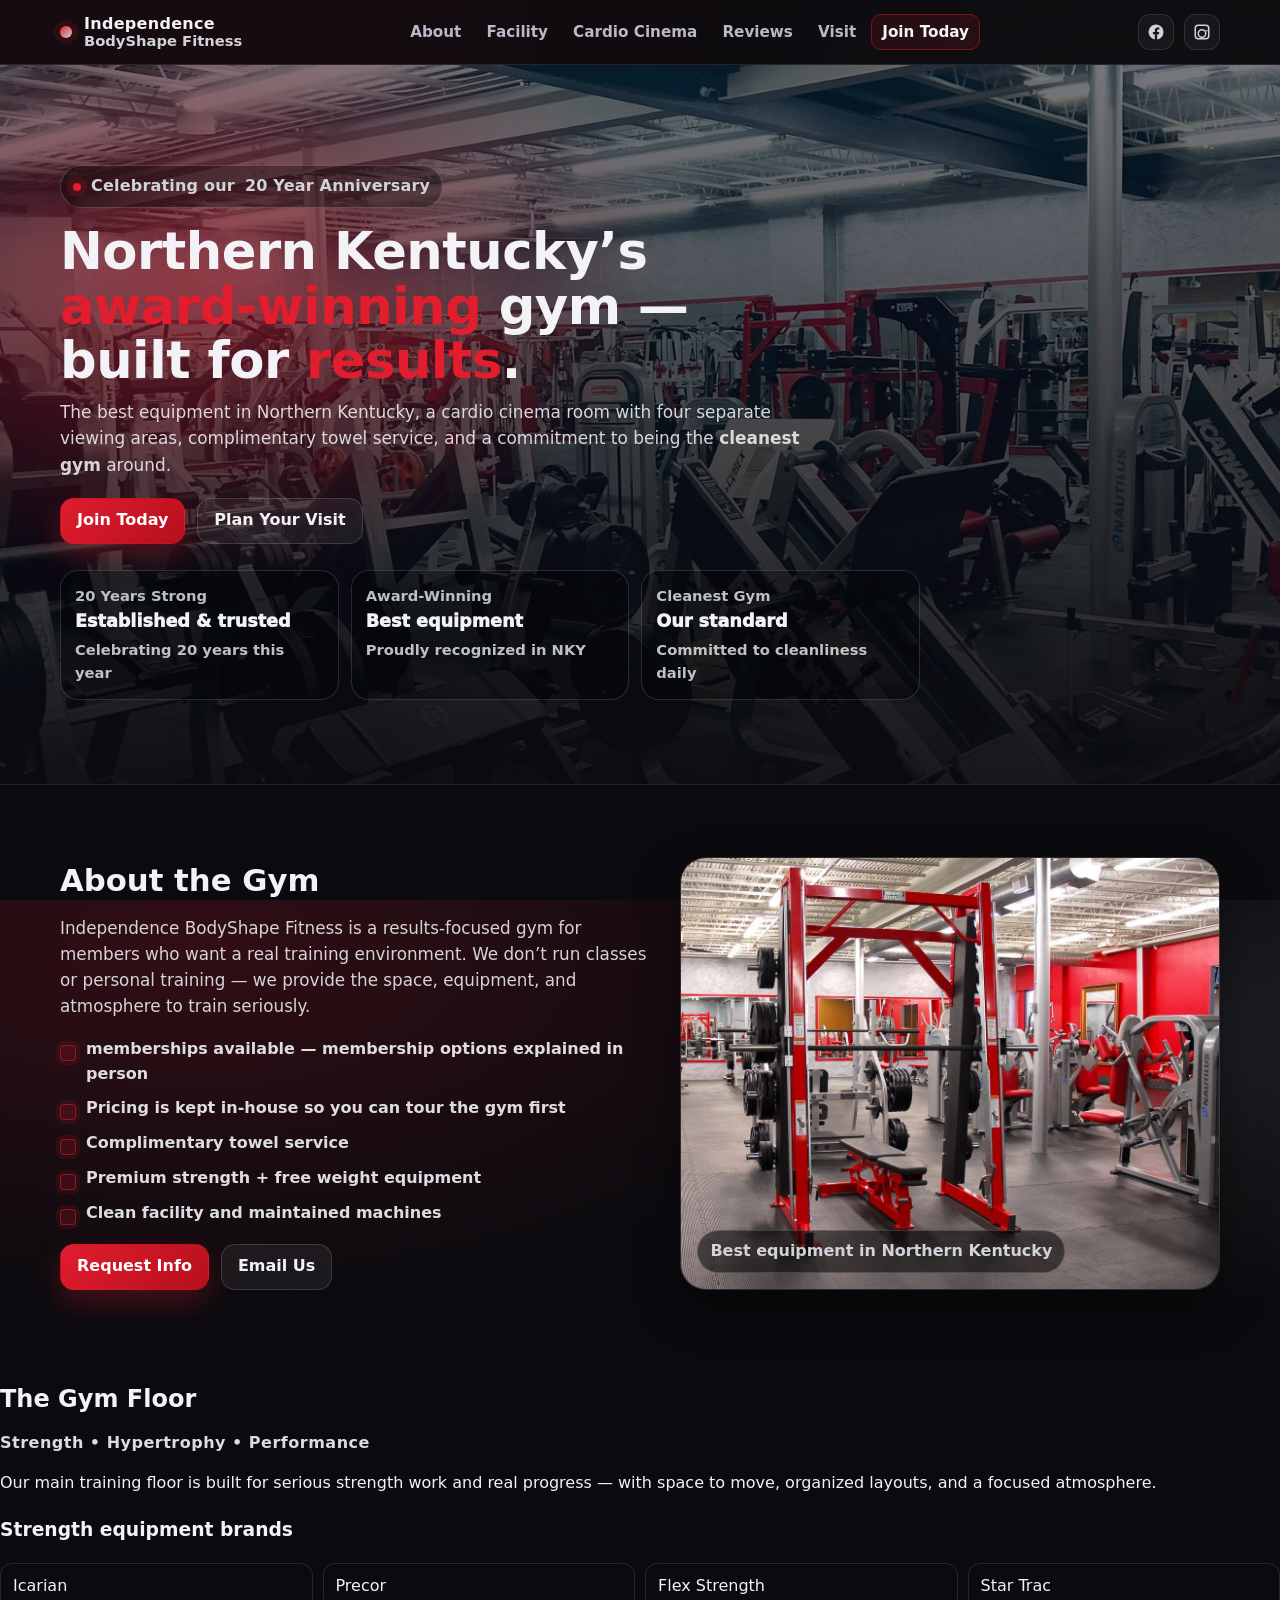
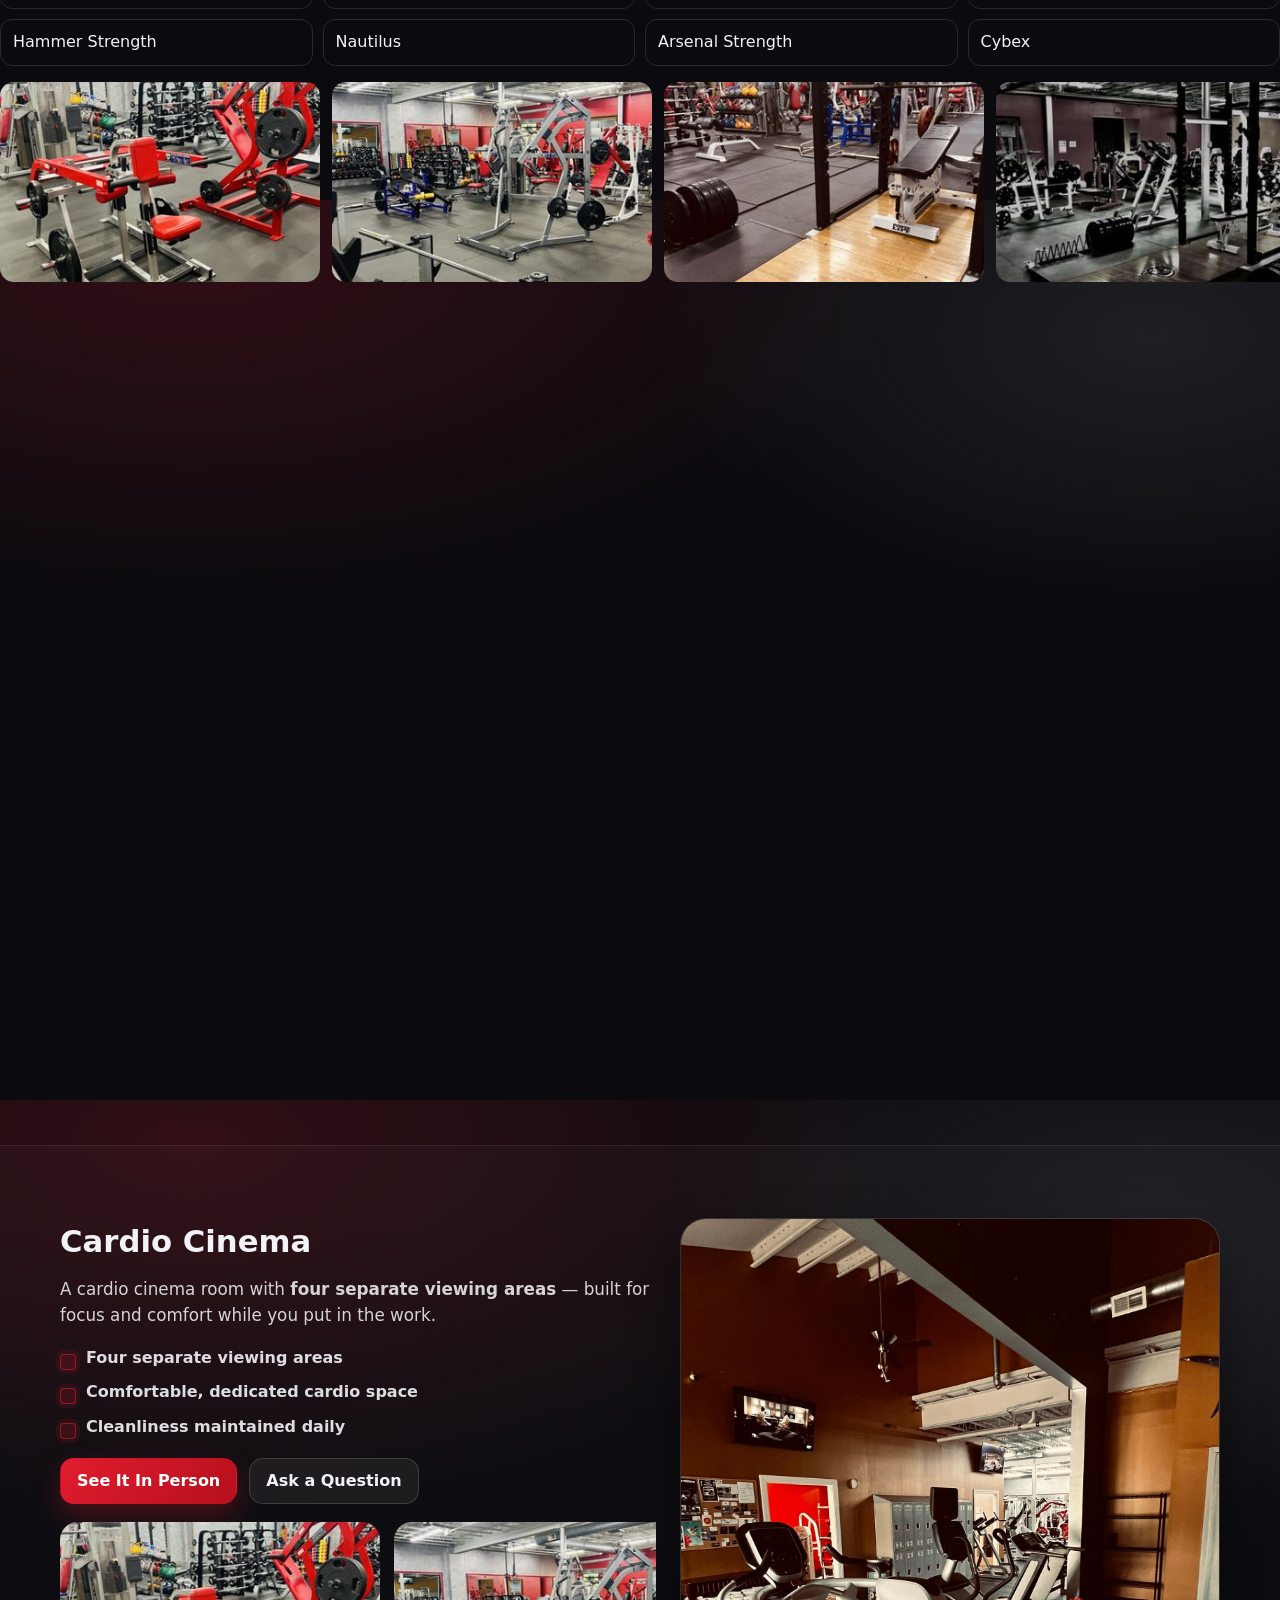
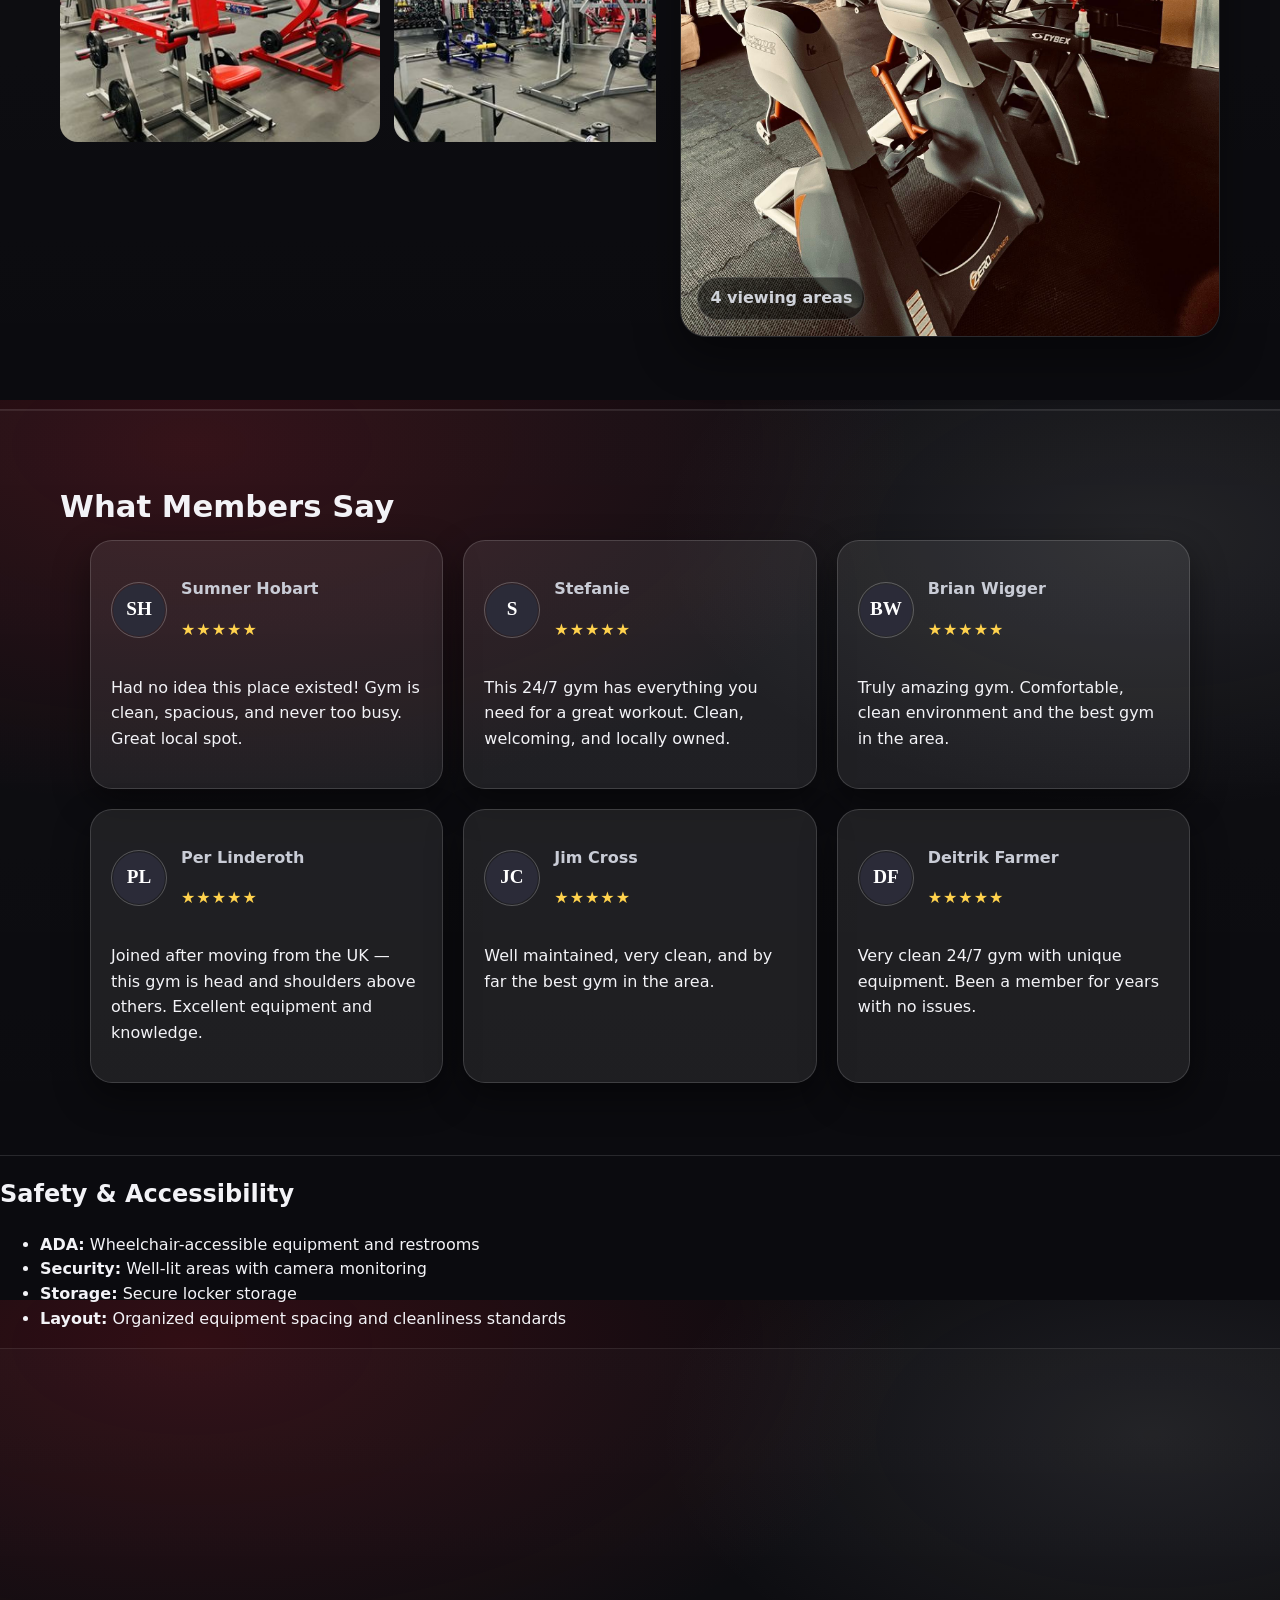
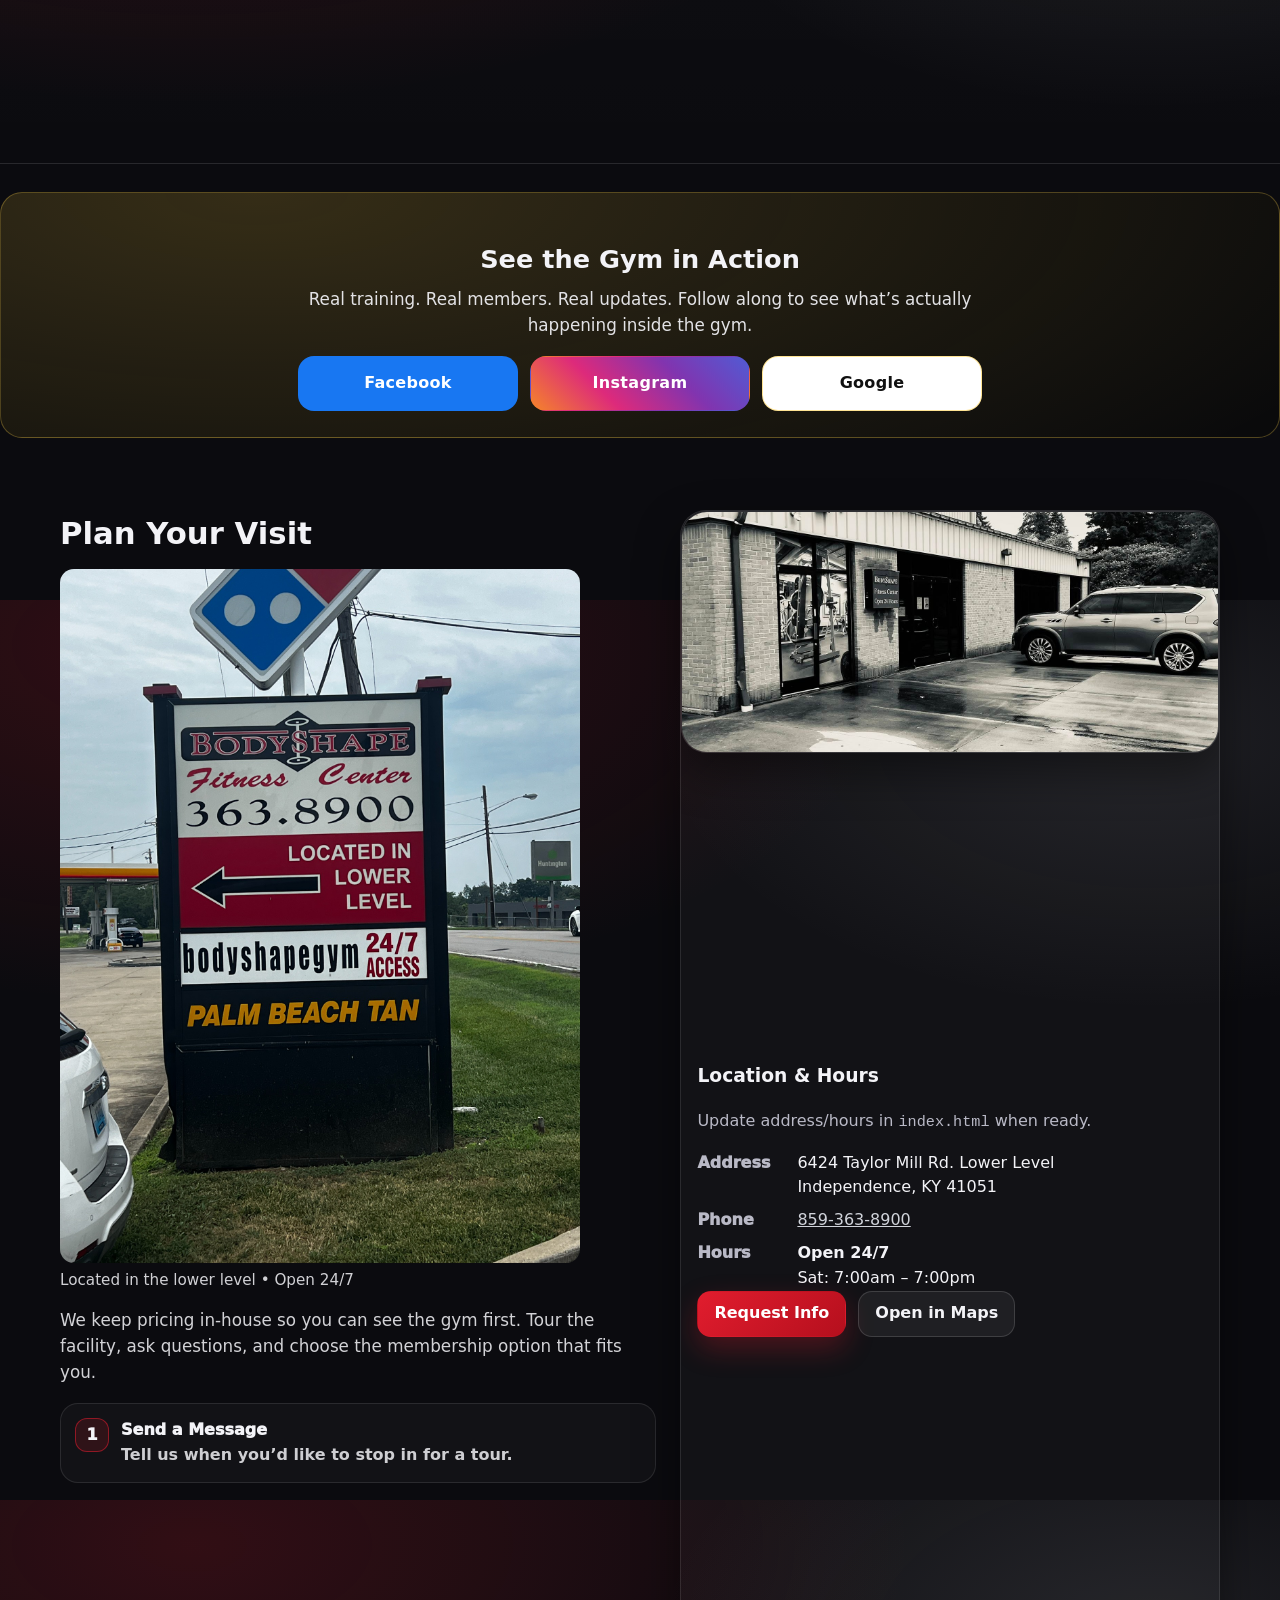
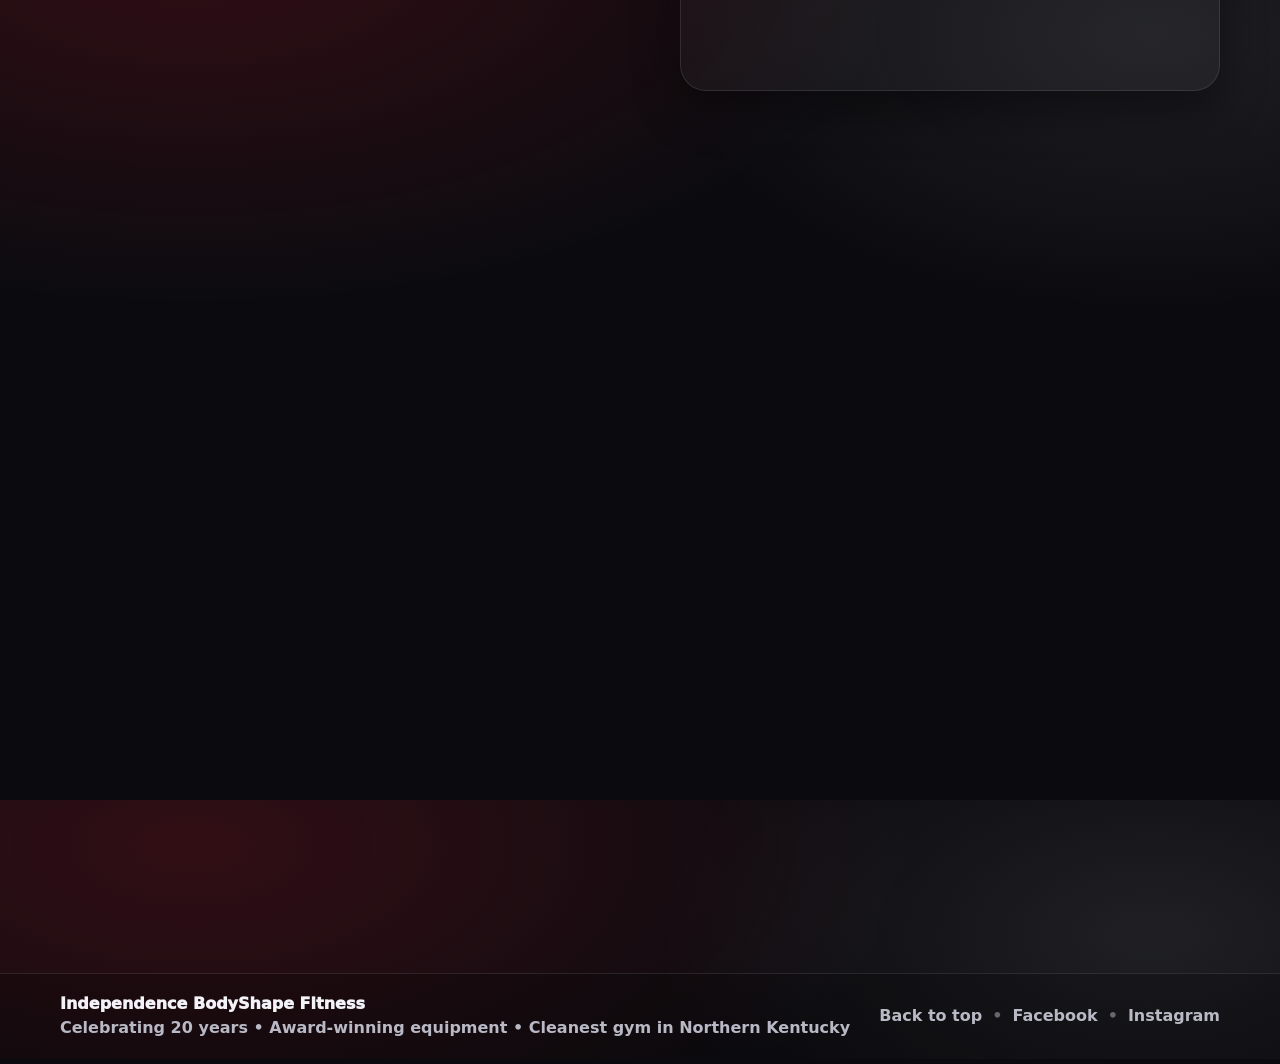
==== commit 73714252: "Add files via upload" ====
--- a/index.html
+++ b/index.html
@@ -1,12 +1,10 @@
 <!-- force rebuild -->
-<!doctype html>
 <html lang="en">
 <head>
   <meta charset="utf-8" />
   <meta name="viewport" content="width=device-width,initial-scale=1" />
-
-  <title>24/7 Gym in Independence, KY | Independence BodyShape Fitness</title>
-  <meta name="description" content="Looking for a 24/7 gym in Independence, KY? Independence BodyShape Fitness offers award-winning equipment, a cardio cinema, and a clean, serious training environment. Call or message us today." />
+  <title>Independence BodyShape Fitness | 20 Year Anniversary</title>
+  <meta name="description" content="Independence BodyShape Fitness — award-winning equipment, cardio cinema, complimentary towel service, and a commitment to being the cleanest gym in Northern Kentucky." />
   <meta name="theme-color" content="#0b0b0f" />
 
   <!-- Open Graph -->
@@ -15,41 +13,11 @@
   <meta property="og:type" content="website" />
   <meta property="og:image" content="assets/img/516245078_1306336264832117_2368290094586174251_n.jpg" />
 
-  <link rel="stylesheet" href="assets/css/styles_scrollfix.css?v=5" />
-
-  <!-- Local Business / Gym Schema -->
-  <script type="application/ld+json">
-  {
-    "@context": "https://schema.org",
-    "@type": "Gym",
-    "name": "Independence BodyShape Fitness",
-    "url": "https://www.independencebodyshape.com",
-    "telephone": "+1-859-363-8900",
-    "address": {
-      "@type": "PostalAddress",
-      "streetAddress": "6424 Taylor Mill Rd. Lower Level",
-      "addressLocality": "Independence",
-      "addressRegion": "KY",
-      "postalCode": "41051",
-      "addressCountry": "US"
-    },
-    "openingHoursSpecification": [
-      {
-        "@type": "OpeningHoursSpecification",
-        "dayOfWeek": [
-          "Monday","Tuesday","Wednesday",
-          "Thursday","Friday","Saturday","Sunday"
-        ],
-        "opens": "00:00",
-        "closes": "23:59"
-      }
-    ]
-  }
-  </script>
+  <link rel="stylesheet" href="assets/css/styles_scrollfix.css?v=3?v=5" />
 </head>
 
 <body>
-  <div class="menu-overlay" id="menu-overlay" hidden></div>
+<div class="menu-overlay" id="menu-overlay" hidden></div>
   <a class="skip" href="#main">Skip to content</a>
 
   <header class="header" id="top">
@@ -63,14 +31,13 @@
       </a>
 
       <button class="menu-toggle" id="menu-toggle" aria-controls="site-nav" aria-expanded="false">
-        <span class="sr-only">Menu</span>
-        <span aria-hidden="true" class="menu-icon"></span>
-      </button>
-
-      <nav class="nav" aria-label="Primary" id="site-nav">
-        <button class="view-toggle" id="view-toggle" type="button" aria-pressed="false">
-          View Full Site
-        </button>
+  <span class="sr-only">Menu</span>
+  <span aria-hidden="true" class="menu-icon"></span>
+</button>
+<nav class="nav" aria-label="Primary" id="site-nav">
+<button class="view-toggle" id="view-toggle" type="button" aria-pressed="false">
+  View Full Site
+</button>
 
         <a href="#about" class="nav__link">About</a>
         <a href="#facility" class="nav__link">Facility</a>
@@ -116,22 +83,13 @@
       <div class="hero__overlay"></div>
       <div class="container hero__content">
         <div class="badge"><span class="badge__dot" aria-hidden="true"></span>Celebrating our <strong>20 Year Anniversary</strong></div>
-
         <h1 class="hero__title">
-          24/7 Gym in Independence, Kentucky — <span class="accent">Award-Winning</span> & Built for <span class="accent">Results</span>
+          Northern Kentucky’s <span class="accent">award-winning</span> gym — built for <span class="accent">results</span>.
         </h1>
-
         <p class="hero__subtitle">
           The best equipment in Northern Kentucky, a cardio cinema room with four separate viewing areas,
           complimentary towel service, and a commitment to being the <strong>cleanest gym</strong> around.
         </p>
-
-        <p class="hero__local">
-          Independence BodyShape Fitness is a locally owned 24/7 gym located in Independence, KY.
-          We provide serious training equipment, a clean facility, and flexible access for members
-          who want to train on their own schedule. Call or message us to plan a visit today.
-        </p>
-
         <div class="hero__actions">
           <a class="btn btn--primary" href="#contact">Join Today</a>
           <a class="btn btn--ghost" href="#visit">Plan Your Visit</a>
@@ -165,15 +123,13 @@
             Independence BodyShape Fitness is a results-focused gym for members who want a real training environment.
             We don’t run classes or personal training — we provide the space, equipment, and atmosphere to train seriously.
           </p>
-
           <ul class="checklist" id="nav-links">
-            <li><strong>Memberships available</strong> — membership options explained in person</li>
+            <li><strong>memberships available</strong> — membership options explained in person</li>
             <li>Pricing is kept in-house so you can <strong>tour the gym first</strong></li>
             <li><strong>Complimentary towel service</strong></li>
             <li>Premium strength + free weight equipment</li>
             <li>Clean facility and maintained machines</li>
           </ul>
-
           <div class="miniActions">
             <a class="btn btn--primary" href="#contact">Request Info</a>
             <a class="btn btn--ghost" href="mailto:bodyshapefitness@gmail.com?subject=Tour%20Request%20-%20Independence%20BodyShape%20Fitness">Email Us</a>
@@ -187,34 +143,36 @@
       </div>
     </section>
 
-    <section id="gym-floor">
-      <h2>The Gym Floor</h2>
-      <p class="tagline">Strength • Hypertrophy • Performance</p>
-      <p>
-        Our main training floor is built for serious strength work and real progress — with space to move,
-        organized layouts, and a focused atmosphere.
-      </p>
-
-      <h3>Strength equipment brands</h3>
-      <div class="brand-grid" aria-label="Strength equipment brands">
-        <div>Icarian</div><div>Precor</div><div>Flex Strength</div><div>Star Trac</div>
-        <div>Hammer Strength</div><div>Nautilus</div><div>Arsenal Strength</div><div>Cybex</div>
-      </div>
-
-      <div class="hscroll gym-hscroll" aria-label="Gym Floor photos (scroll)" style="display:flex;gap:12px;overflow-x:auto;-webkit-overflow-scrolling:touch;scroll-snap-type:x mandatory;padding:10px 2px 6px;">
-        <div class="slide" style="flex:0 0 auto;width:min(320px,82vw);scroll-snap-align:start;border-radius:14px;overflow:hidden;"><img src="assets/img/gym-floor/gym-floor-1.jpg" alt="Gym Floor photo" loading="lazy" style="width:100%;height:200px;object-fit:cover;display:block;"></div>
-        <div class="slide" style="flex:0 0 auto;width:min(320px,82vw);scroll-snap-align:start;border-radius:14px;overflow:hidden;"><img src="assets/img/gym-floor/gym-floor-2.jpg" alt="Gym Floor photo" loading="lazy" style="width:100%;height:200px;object-fit:cover;display:block;"></div>
-        <div class="slide" style="flex:0 0 auto;width:min(320px,82vw);scroll-snap-align:start;border-radius:14px;overflow:hidden;"><img src="assets/img/gym-floor/gym-floor-3.jpg" alt="Gym Floor photo" loading="lazy" style="width:100%;height:200px;object-fit:cover;display:block;"></div>
-        <div class="slide" style="flex:0 0 auto;width:min(320px,82vw);scroll-snap-align:start;border-radius:14px;overflow:hidden;"><img src="assets/img/gym-floor/gym-floor-4.jpg" alt="Gym Floor photo" loading="lazy" style="width:100%;height:200px;object-fit:cover;display:block;"></div>
-        <div class="slide" style="flex:0 0 auto;width:min(320px,82vw);scroll-snap-align:start;border-radius:14px;overflow:hidden;"><img src="assets/img/gym-floor/gym-floor-5.jpg" alt="Gym Floor photo" loading="lazy" style="width:100%;height:200px;object-fit:cover;display:block;"></div>
-        <div class="slide" style="flex:0 0 auto;width:min(320px,82vw);scroll-snap-align:start;border-radius:14px;overflow:hidden;"><img src="assets/img/gym-floor/gym-floor-6.jpg" alt="Gym Floor photo" loading="lazy" style="width:100%;height:200px;object-fit:cover;display:block;"></div>
-        <div class="slide" style="flex:0 0 auto;width:min(320px,82vw);scroll-snap-align:start;border-radius:14px;overflow:hidden;"><img src="assets/img/gym-floor/gym-floor-7.jpg" alt="Gym Floor photo" loading="lazy" style="width:100%;height:200px;object-fit:cover;display:block;"></div>
-        <div class="slide" style="flex:0 0 auto;width:min(320px,82vw);scroll-snap-align:start;border-radius:14px;overflow:hidden;"><img src="assets/img/gym-floor/gym-floor-8.jpg" alt="Gym Floor photo" loading="lazy" style="width:100%;height:200px;object-fit:cover;display:block;"></div>
-        <div class="slide" style="flex:0 0 auto;width:min(320px,82vw);scroll-snap-align:start;border-radius:14px;overflow:hidden;"><img src="assets/img/gym-floor/gym-floor-9.jpg" alt="Gym Floor photo" loading="lazy" style="width:100%;height:200px;object-fit:cover;display:block;"></div>
-      </div>
-    </section>
-
-    <section class="section" id="facility">
+    
+
+<section id="gym-floor">
+  <h2>The Gym Floor</h2>
+  <p class="tagline">Strength • Hypertrophy • Performance</p>
+  <p>
+    Our main training floor is built for serious strength work and real progress — with space to move,
+    organized layouts, and a focused atmosphere.
+  </p>
+  <h3>Strength equipment brands</h3>
+  <div class="brand-grid" aria-label="Strength equipment brands">
+    <div>Icarian</div><div>Precor</div><div>Flex Strength</div><div>Star Trac</div>
+    <div>Hammer Strength</div><div>Nautilus</div><div>Arsenal Strength</div><div>Cybex</div>
+  </div>
+  <div class="hscroll gym-hscroll" aria-label="Gym Floor photos (scroll)" style="display:flex;gap:12px;overflow-x:auto;-webkit-overflow-scrolling:touch;scroll-snap-type:x mandatory;padding:10px 2px 6px;">
+
+    <div class="slide" style="flex:0 0 auto;width:min(320px,82vw);scroll-snap-align:start;border-radius:14px;overflow:hidden;"><img src="assets/img/gym-floor/gym-floor-1.jpg" alt="Gym Floor photo" loading="lazy" style="width:100%;height:200px;object-fit:cover;display:block;"></div>
+    <div class="slide" style="flex:0 0 auto;width:min(320px,82vw);scroll-snap-align:start;border-radius:14px;overflow:hidden;"><img src="assets/img/gym-floor/gym-floor-2.jpg" alt="Gym Floor photo" loading="lazy" style="width:100%;height:200px;object-fit:cover;display:block;"></div>
+    <div class="slide" style="flex:0 0 auto;width:min(320px,82vw);scroll-snap-align:start;border-radius:14px;overflow:hidden;"><img src="assets/img/gym-floor/gym-floor-3.jpg" alt="Gym Floor photo" loading="lazy" style="width:100%;height:200px;object-fit:cover;display:block;"></div>
+    <div class="slide" style="flex:0 0 auto;width:min(320px,82vw);scroll-snap-align:start;border-radius:14px;overflow:hidden;"><img src="assets/img/gym-floor/gym-floor-4.jpg" alt="Gym Floor photo" loading="lazy" style="width:100%;height:200px;object-fit:cover;display:block;"></div>
+    <div class="slide" style="flex:0 0 auto;width:min(320px,82vw);scroll-snap-align:start;border-radius:14px;overflow:hidden;"><img src="assets/img/gym-floor/gym-floor-5.jpg" alt="Gym Floor photo" loading="lazy" style="width:100%;height:200px;object-fit:cover;display:block;"></div>
+    <div class="slide" style="flex:0 0 auto;width:min(320px,82vw);scroll-snap-align:start;border-radius:14px;overflow:hidden;"><img src="assets/img/gym-floor/gym-floor-6.jpg" alt="Gym Floor photo" loading="lazy" style="width:100%;height:200px;object-fit:cover;display:block;"></div>
+    <div class="slide" style="flex:0 0 auto;width:min(320px,82vw);scroll-snap-align:start;border-radius:14px;overflow:hidden;"><img src="assets/img/gym-floor/gym-floor-7.jpg" alt="Gym Floor photo" loading="lazy" style="width:100%;height:200px;object-fit:cover;display:block;"></div>
+    <div class="slide" style="flex:0 0 auto;width:min(320px,82vw);scroll-snap-align:start;border-radius:14px;overflow:hidden;"><img src="assets/img/gym-floor/gym-floor-8.jpg" alt="Gym Floor photo" loading="lazy" style="width:100%;height:200px;object-fit:cover;display:block;"></div>
+    <div class="slide" style="flex:0 0 auto;width:min(320px,82vw);scroll-snap-align:start;border-radius:14px;overflow:hidden;"><img src="assets/img/gym-floor/gym-floor-9.jpg" alt="Gym Floor photo" loading="lazy" style="width:100%;height:200px;object-fit:cover;display:block;"></div>
+  
+</div>
+</section>
+
+<section class="section" id="facility">
       <div class="container">
         <div class="reveal">
           <h2 class="section__title">Our Facility</h2>
@@ -266,16 +224,15 @@
             <a class="btn btn--primary" href="#visit">See It In Person</a>
             <a class="btn btn--ghost" href="#contact">Ask a Question</a>
           </div>
-
-          <div class="cardio-scroller">
-            <div class="cardio-track">
-              <div class="cardio-item"><img src="assets/img/gym-floor/gym-floor-1.jpg" alt="Cardio cinema photo 1"></div>
-              <div class="cardio-item"><img src="assets/img/gym-floor/gym-floor-2.jpg" alt="Cardio cinema photo 2"></div>
-              <div class="cardio-item"><img src="assets/img/gym-floor/gym-floor-3.jpg" alt="Cardio cinema photo 3"></div>
-            </div>
-          </div>
-        </div>
-
+        
+    <div class="cardio-scroller">
+      <div class="cardio-track">
+        <div class="cardio-item"><img src="assets/img/gym-floor/gym-floor-1.jpg"></div>
+        <div class="cardio-item"><img src="assets/img/gym-floor/gym-floor-2.jpg"></div>
+        <div class="cardio-item"><img src="assets/img/gym-floor/gym-floor-3.jpg"></div>
+      </div>
+    </div>
+    </div>
         <div class="cardPhoto reveal">
           <img src="assets/img/517620380_1306336444832099_8194069313658765999_n.jpg" alt="Cardio cinema room" loading="lazy" />
           <div class="cardPhoto__tag">4 viewing areas</div>
@@ -287,98 +244,98 @@
       <div class="container">
         <div class="reveal">
           <h2 class="section__title">What Members Say</h2>
-        </div>
-
-        <div class="reviews-grid">
-          <article class="review-card">
-            <div class="review-top">
-              <img class="review-avatar" src="assets/img/reviewers/sumner_h.svg" alt="Sumner Hobart" loading="lazy" />
-              <div class="review-meta">
-                <p class="review-name">Sumner Hobart</p>
-                <p class="review-stars">★★★★★</p>
-              </div>
-            </div>
-            <p class="review-text">Had no idea this place existed! Gym is clean, spacious, and never too busy. Great local spot.</p>
-          </article>
-
-          <article class="review-card">
-            <div class="review-top">
-              <img class="review-avatar" src="assets/img/reviewers/stefanie.svg" alt="Stefanie" loading="lazy" />
-              <div class="review-meta">
-                <p class="review-name">Stefanie</p>
-                <p class="review-stars">★★★★★</p>
-              </div>
-            </div>
-            <p class="review-text">This 24/7 gym has everything you need for a great workout. Clean, welcoming, and locally owned.</p>
-          </article>
-
-          <article class="review-card">
-            <div class="review-top">
-              <img class="review-avatar" src="assets/img/reviewers/brian_w.svg" alt="Brian Wigger" loading="lazy" />
-              <div class="review-meta">
-                <p class="review-name">Brian Wigger</p>
-                <p class="review-stars">★★★★★</p>
-              </div>
-            </div>
-            <p class="review-text">Truly amazing gym. Comfortable, clean environment and the best gym in the area.</p>
-          </article>
-
-          <article class="review-card">
-            <div class="review-top">
-              <img class="review-avatar" src="assets/img/reviewers/per_l.svg" alt="Per Linderoth" loading="lazy" />
-              <div class="review-meta">
-                <p class="review-name">Per Linderoth</p>
-                <p class="review-stars">★★★★★</p>
-              </div>
-            </div>
-            <p class="review-text">Joined after moving from the UK — this gym is head and shoulders above others. Excellent equipment and knowledge.</p>
-          </article>
-
-          <article class="review-card">
-            <div class="review-top">
-              <img class="review-avatar" src="assets/img/reviewers/jim_c.svg" alt="Jim Cross" loading="lazy" />
-              <div class="review-meta">
-                <p class="review-name">Jim Cross</p>
-                <p class="review-stars">★★★★★</p>
-              </div>
-            </div>
-            <p class="review-text">Well maintained, very clean, and by far the best gym in the area.</p>
-          </article>
-
-          <article class="review-card">
-            <div class="review-top">
-              <img class="review-avatar" src="assets/img/reviewers/deitrik_f.svg" alt="Deitrik Farmer" loading="lazy" />
-              <div class="review-meta">
-                <p class="review-name">Deitrik Farmer</p>
-                <p class="review-stars">★★★★★</p>
-              </div>
-            </div>
-            <p class="review-text">Very clean 24/7 gym with unique equipment. Been a member for years with no issues.</p>
-          </article>
-        </div>
-      </div>
-    </section>
+
+      <div class="reviews-grid">
+        <article class="review-card">
+          <div class="review-top">
+            <img class="review-avatar" src="assets/img/reviewers/sumner_h.svg" alt="Sumner Hobart" loading="lazy" />
+            <div class="review-meta">
+              <p class="review-name">Sumner Hobart</p>
+              <p class="review-stars">★★★★★</p>
+            </div>
+          </div>
+          <p class="review-text">Had no idea this place existed! Gym is clean, spacious, and never too busy. Great local spot.</p>
+        </article>
+
+        <article class="review-card">
+          <div class="review-top">
+            <img class="review-avatar" src="assets/img/reviewers/stefanie.svg" alt="Stefanie" loading="lazy" />
+            <div class="review-meta">
+              <p class="review-name">Stefanie</p>
+              <p class="review-stars">★★★★★</p>
+            </div>
+          </div>
+          <p class="review-text">This 24/7 gym has everything you need for a great workout. Clean, welcoming, and locally owned.</p>
+        </article>
+
+        <article class="review-card">
+          <div class="review-top">
+            <img class="review-avatar" src="assets/img/reviewers/brian_w.svg" alt="Brian Wigger" loading="lazy" />
+            <div class="review-meta">
+              <p class="review-name">Brian Wigger</p>
+              <p class="review-stars">★★★★★</p>
+            </div>
+          </div>
+          <p class="review-text">Truly amazing gym. Comfortable, clean environment and the best gym in the area.</p>
+        </article>
+
+        <article class="review-card">
+          <div class="review-top">
+            <img class="review-avatar" src="assets/img/reviewers/per_l.svg" alt="Per Linderoth" loading="lazy" />
+            <div class="review-meta">
+              <p class="review-name">Per Linderoth</p>
+              <p class="review-stars">★★★★★</p>
+            </div>
+          </div>
+          <p class="review-text">Joined after moving from the UK — this gym is head and shoulders above others. Excellent equipment and knowledge.</p>
+        </article>
+
+        <article class="review-card">
+          <div class="review-top">
+            <img class="review-avatar" src="assets/img/reviewers/jim_c.svg" alt="Jim Cross" loading="lazy" />
+            <div class="review-meta">
+              <p class="review-name">Jim Cross</p>
+              <p class="review-stars">★★★★★</p>
+            </div>
+          </div>
+          <p class="review-text">Well maintained, very clean, and by far the best gym in the area.</p>
+        </article>
+
+        <article class="review-card">
+          <div class="review-top">
+            <img class="review-avatar" src="assets/img/reviewers/deitrik_f.svg" alt="Deitrik Farmer" loading="lazy" />
+            <div class="review-meta">
+              <p class="review-name">Deitrik Farmer</p>
+              <p class="review-stars">★★★★★</p>
+            </div>
+          </div>
+          <p class="review-text">Very clean 24/7 gym with unique equipment. Been a member for years with no issues.</p>
+        </article>
+      </div>
+
+</section>
 
     <section id="safety">
-      <h2>Safety & Accessibility</h2>
-      <ul class="bullet">
-        <li><strong>ADA:</strong> Wheelchair-accessible equipment and restrooms</li>
-        <li><strong>Security:</strong> Well-lit areas with camera monitoring</li>
-        <li><strong>Storage:</strong> Secure locker storage</li>
-        <li><strong>Layout:</strong> Organized equipment spacing and cleanliness standards</li>
-      </ul>
-    </section>
-
-    <section class="section section--alt" id="manager">
+  <h2>Safety & Accessibility</h2>
+  <ul class="bullet">
+    <li><strong>ADA:</strong> Wheelchair-accessible equipment and restrooms</li>
+    <li><strong>Security:</strong> Well-lit areas with camera monitoring</li>
+    <li><strong>Storage:</strong> Secure locker storage</li>
+    <li><strong>Layout:</strong> Organized equipment spacing and cleanliness standards</li>
+  </ul>
+</section>
+
+<section class="section section--alt" id="manager">
       <div class="container grid grid--2">
         <div class="profile reveal">
-          <img class="manager-photo profile__img" src="assets/img/manager.jpg" alt="Meet the Manager — Allen D" loading="lazy" />
+          <img class="manager-photo" class="profile__img" src="assets/img/manager.jpg" alt="Meet the Manager — Allen D" loading="lazy" />
         </div>
         <div class="reveal">
           <h2 class="section__title">Meet the Manager</h2>
           <p class="section__lead"><strong>Allen D</strong></p>
+          
           <p>
-            A clean, professional, results-driven gym with award-winning equipment and a serious training atmosphere.
+            A clean, professional, results-driven gym with award‑winning equipment and a serious training atmosphere.
             Stop in for a tour and we’ll walk you through membership options and memberships in person.
           </p>
           <div class="miniActions">
@@ -388,29 +345,29 @@
       </div>
     </section>
 
-    <section id="social-highlight" class="social-highlight">
-      <h2>See the Gym in Action</h2>
-      <p class="social-sub">
-        Real training. Real members. Real updates. Follow along to see what’s actually happening inside the gym.
-      </p>
-
-      <div class="social-buttons">
-        <a class="social-btn fb" href="https://www.facebook.com/share/14TqdoHgC3G/?mibextid=wwXIfr" target="_blank" rel="noopener">Facebook</a>
-        <a class="social-btn ig" href="https://www.instagram.com/bodyshape_independence/" target="_blank" rel="noopener">Instagram</a>
-        <a class="social-btn google" href="https://maps.app.goo.gl/LdhPPBMTgHc7HeTw6" target="_blank" rel="noopener">Google</a>
-      </div>
-    </section>
-
-    <section class="section" id="visit">
+
+
+<section id="social-highlight" class="social-highlight">
+  <h2>See the Gym in Action</h2>
+  <p class="social-sub">
+    Real training. Real members. Real updates. Follow along to see what’s actually happening inside the gym.
+  </p>
+
+  <div class="social-buttons">
+    <a class="social-btn fb" href="https://www.facebook.com/share/14TqdoHgC3G/?mibextid=wwXIfr" target="_blank" rel="noopener">Facebook</a>
+    <a class="social-btn ig" href="https://www.instagram.com/bodyshape_independence/" target="_blank" rel="noopener">Instagram</a>
+    <a class="social-btn google" href="https://maps.app.goo.gl/LdhPPBMTgHc7HeTw6" target="_blank" rel="noopener">Google</a>
+  </div>
+</section>
+
+<section class="section" id="visit">
       <div class="container grid grid--2">
         <div class="reveal">
           <h2 class="section__title">Plan Your Visit</h2>
-
-          <div class="signage">
-            <img src="assets/img/signage.jpg" alt="Body Shape Fitness Center signage" loading="lazy">
-            <p class="caption">Located in the lower level • Open 24/7</p>
-          </div>
-
+<div class="signage">
+      <img src="assets/img/signage.jpg" alt="Body Shape Fitness Center signage" loading="lazy">
+      <p class="caption">Located in the lower level • Open 24/7</p>
+    </div>
           <p class="section__lead">
             We keep pricing in-house so you can see the gym first. Tour the facility, ask questions, and choose the membership option that fits you.
           </p>
@@ -453,6 +410,7 @@
           </div>
           <div class="mapCard__info">
             <h3 class="mapCard__title">Location & Hours</h3>
+            <p class="muted">Update address/hours in <code>index.html</code> when ready.</p>
             <div class="kv">
               <div class="kv__k">Address</div>
               <div class="kv__v">6424 Taylor Mill Rd. Lower Level<br>Independence, KY 41051</div>
@@ -460,8 +418,9 @@
               <div class="kv__v"><a href="tel:+1-859-363-8900">859-363-8900</a></div>
               <div class="kv__k">Hours</div>
               <div class="kv__v">
-                <strong>Open 24/7</strong>
-              </div>
+                <strong>Open 24/7</strong><br/>
+                Sat: 7:00am – 7:00pm<br/>
+                </div>
             </div>
             <div class="miniActions">
               <a class="btn btn--primary" href="#contact">Request Info</a>
@@ -542,20 +501,7 @@
       <div class="footer__left">
         <div class="footer__brand">Independence BodyShape Fitness</div>
         <div class="footer__muted">Celebrating 20 years • Award-winning equipment • Cleanest gym in Northern Kentucky</div>
-
-        <!-- ✅ Internal SEO links live HERE (not after scripts) -->
-        <div class="footer__links" style="margin-top:12px;">
-          <h3 style="margin:0 0 8px 0;font-size:1rem;">Explore Our Gym</h3>
-          <ul style="margin:0;padding-left:18px;">
-            <li><a href="/24-7-gym-independence-ky.html">24/7 Gym in Independence, KY</a></li>
-            <li><a href="/gym-near-me-independence-ky.html">Gym Near Me in Independence, KY</a></li>
-            <li><a href="/strength-training-gym-independence-ky.html">Strength Training Gym</a></li>
-            <li><a href="/cardio-cinema-gym-independence-ky.html">Cardio Cinema Gym</a></li>
-            <li><a href="/best-gym-northern-kentucky.html">Best Gym in Northern Kentucky</a></li>
-          </ul>
-        </div>
-      </div>
-
+      </div>
       <div class="footer__right">
         <a href="#top">Back to top</a>
         <span class="footer__dot">•</span>
@@ -568,75 +514,74 @@
 
   <script src="assets/js/main.js" defer></script>
 
-  <!-- IBS_VERSION: scrollfix_v3 -->
-  <script>
-  (function () {
-    const toggle = document.getElementById('menu-toggle');
-    const nav = document.getElementById('site-nav');
-    const overlay = document.getElementById('menu-overlay');
-    if (!toggle || !nav || !overlay) return;
-
-    const closeMenu = () => {
-      nav.classList.remove('is-open');
-      overlay.hidden = true;
-      toggle.setAttribute('aria-expanded', 'false');
-      document.documentElement.classList.remove('menu-open');
-    };
-
-    const openMenu = () => {
-      nav.classList.add('is-open');
-      overlay.hidden = false;
-      toggle.setAttribute('aria-expanded', 'true');
-      document.documentElement.classList.add('menu-open');
-    };
-
-    toggle.addEventListener('click', () => {
-      const expanded = toggle.getAttribute('aria-expanded') === 'true';
-      expanded ? closeMenu() : openMenu();
-    });
-
-    overlay.addEventListener('click', closeMenu);
-
-    // Close after tapping a link
-    nav.addEventListener('click', (e) => {
-      const target = e.target;
-      if (target && target.tagName === 'A') closeMenu();
-    });
-
-    // Escape key closes
-    document.addEventListener('keydown', (e) => {
-      if (e.key === 'Escape') closeMenu();
-    });
-  })();
-  </script>
-
-  <script>
-  (function () {
-    const KEY = 'ibs_view_mode';
-    const root = document.documentElement;
-    const btn = document.getElementById('view-toggle');
-    if (!btn) return;
-
-    function apply(mode) {
-      const full = mode === 'full';
-      root.classList.toggle('force-desktop', full);
-      btn.setAttribute('aria-pressed', full ? 'true' : 'false');
-      btn.textContent = full ? 'View Mobile Site' : 'View Full Site';
-    }
-
-    // init
-    const saved = localStorage.getItem(KEY) || 'mobile';
-    apply(saved);
-
-    btn.addEventListener('click', () => {
-      const nowFull = root.classList.contains('force-desktop');
-      const next = nowFull ? 'mobile' : 'full';
-      localStorage.setItem(KEY, next);
-      apply(next);
-    });
-  })();
-  </script>
-
-  <!-- IBS_VERSION: FINAL_PUBLISH -->
+<!-- IBS_VERSION: scrollfix_v3 -->
+<script>
+(function () {
+  const toggle = document.getElementById('menu-toggle');
+  const nav = document.getElementById('site-nav');
+  const overlay = document.getElementById('menu-overlay');
+  if (!toggle || !nav || !overlay) return;
+
+  const closeMenu = () => {
+    nav.classList.remove('is-open');
+    overlay.hidden = true;
+    toggle.setAttribute('aria-expanded', 'false');
+    document.documentElement.classList.remove('menu-open');
+  };
+
+  const openMenu = () => {
+    nav.classList.add('is-open');
+    overlay.hidden = false;
+    toggle.setAttribute('aria-expanded', 'true');
+    document.documentElement.classList.add('menu-open');
+  };
+
+  toggle.addEventListener('click', () => {
+    const expanded = toggle.getAttribute('aria-expanded') === 'true';
+    expanded ? closeMenu() : openMenu();
+  });
+
+  overlay.addEventListener('click', closeMenu);
+
+  // Close after tapping a link
+  nav.addEventListener('click', (e) => {
+    const target = e.target;
+    if (target && target.tagName === 'A') closeMenu();
+  });
+
+  // Escape key closes
+  document.addEventListener('keydown', (e) => {
+    if (e.key === 'Escape') closeMenu();
+  });
+})();
+</script>
+<script>
+(function () {
+  const KEY = 'ibs_view_mode';
+  const root = document.documentElement;
+  const btn = document.getElementById('view-toggle');
+  if (!btn) return;
+
+  function apply(mode) {
+    const full = mode === 'full';
+    root.classList.toggle('force-desktop', full);
+    btn.setAttribute('aria-pressed', full ? 'true' : 'false');
+    btn.textContent = full ? 'View Mobile Site' : 'View Full Site';
+  }
+
+  // init
+  const saved = localStorage.getItem(KEY) || 'mobile';
+  apply(saved);
+
+  btn.addEventListener('click', () => {
+    const nowFull = root.classList.contains('force-desktop');
+    const next = nowFull ? 'mobile' : 'full';
+    localStorage.setItem(KEY, next);
+    apply(next);
+  });
+})();
+</script>
+
+<!-- IBS_VERSION: FINAL_PUBLISH -->
 </body>
 </html>
